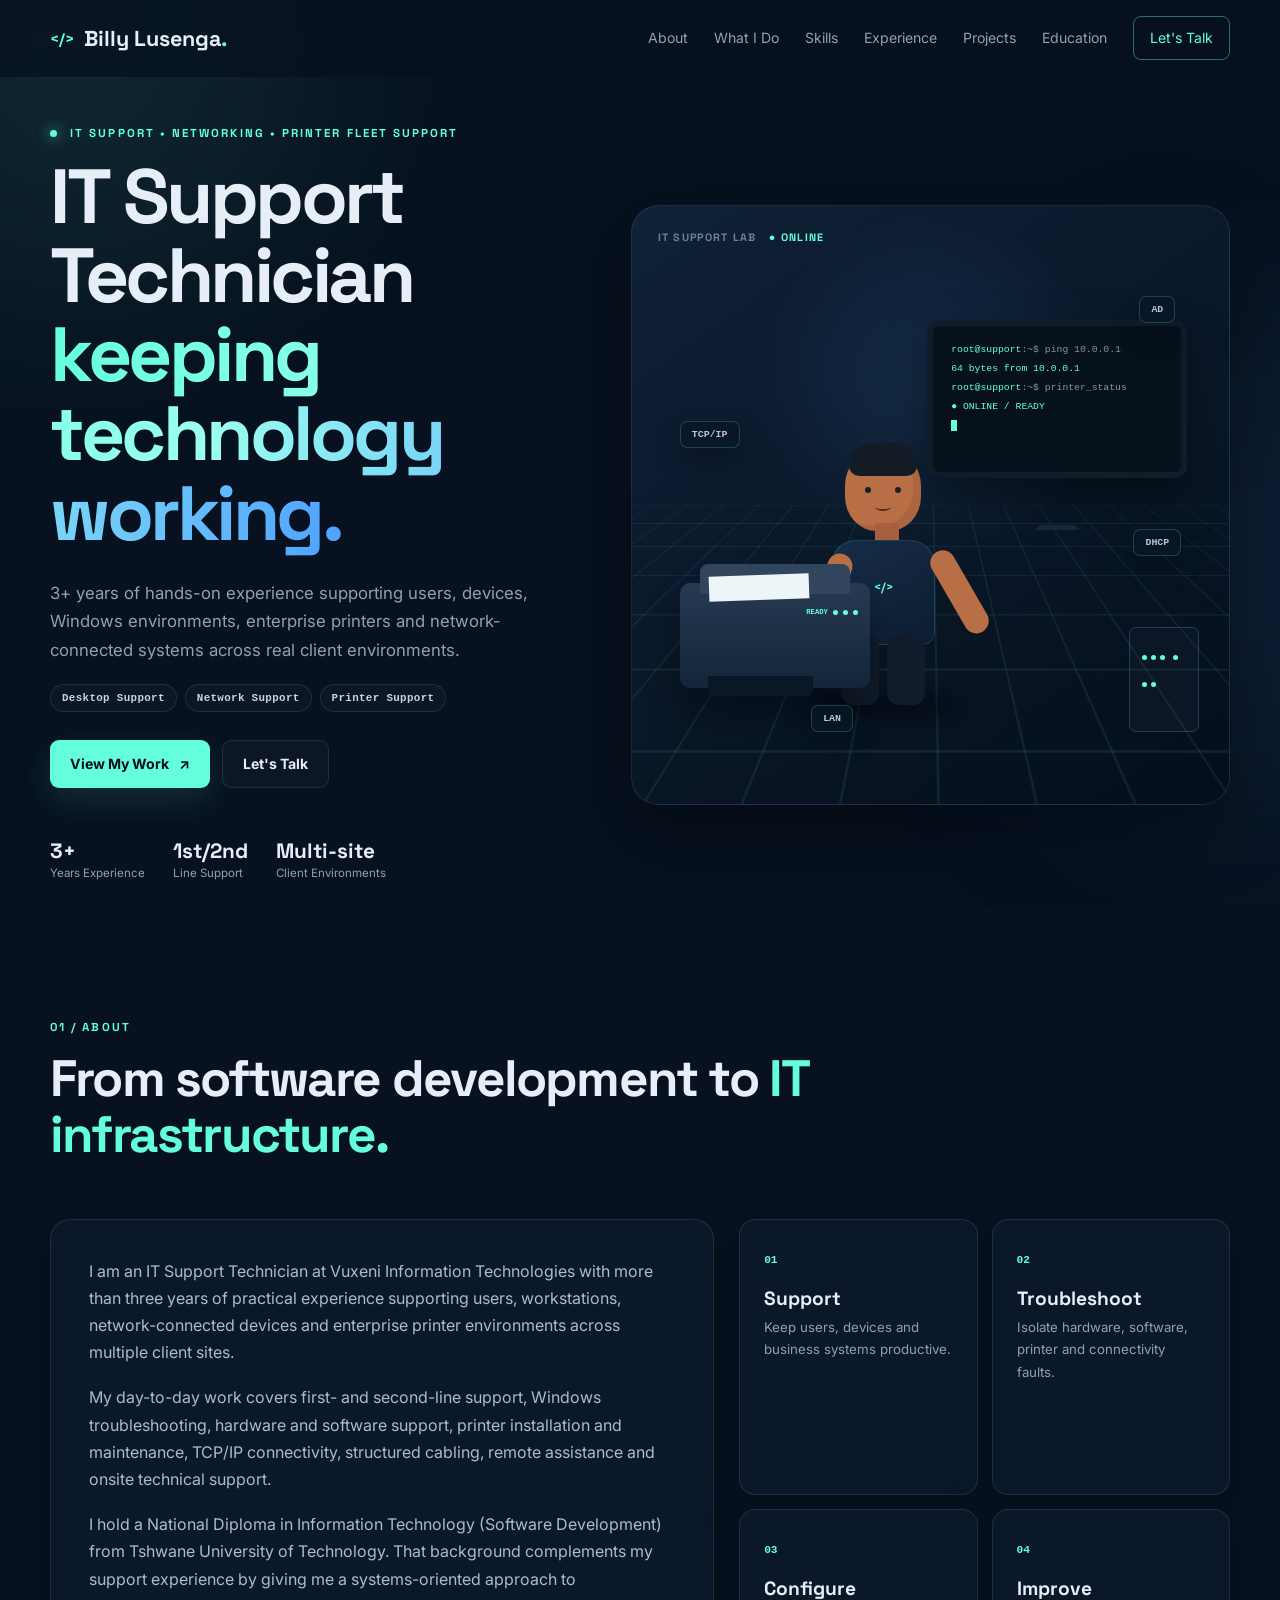
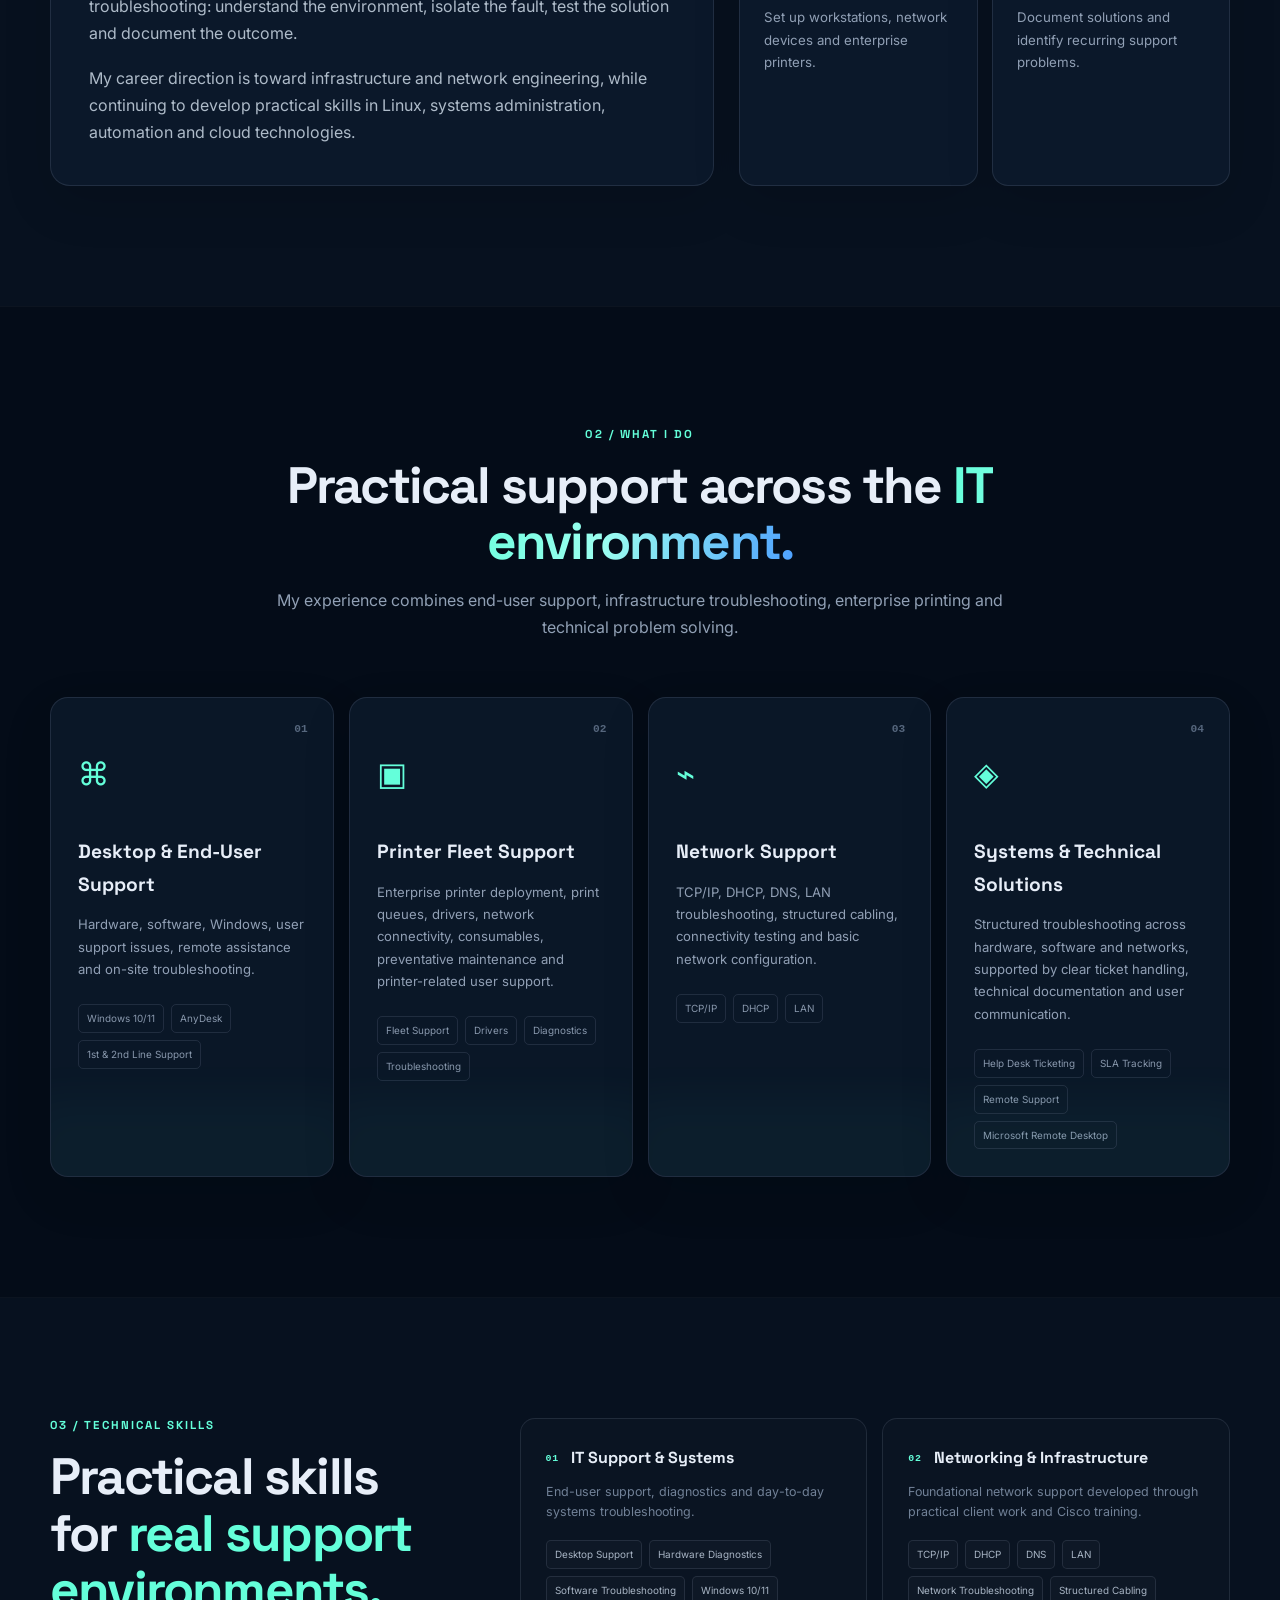
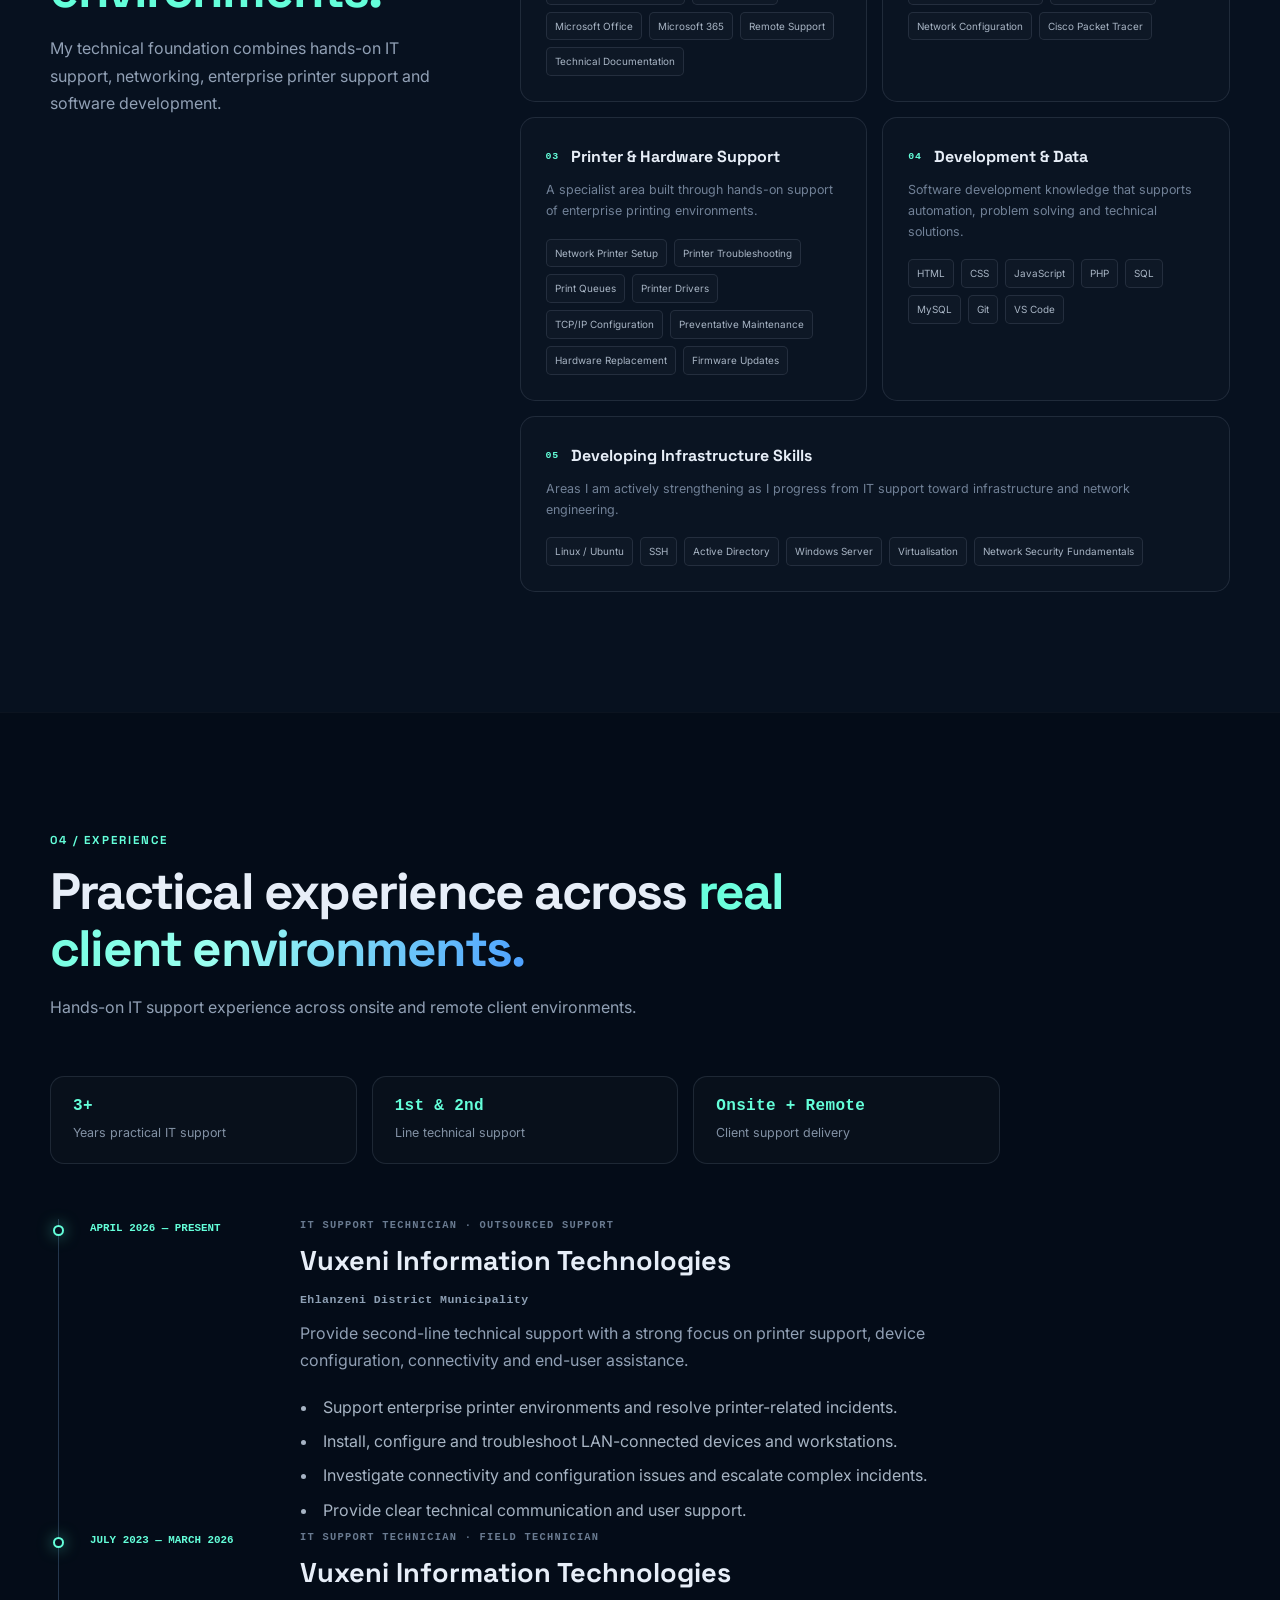
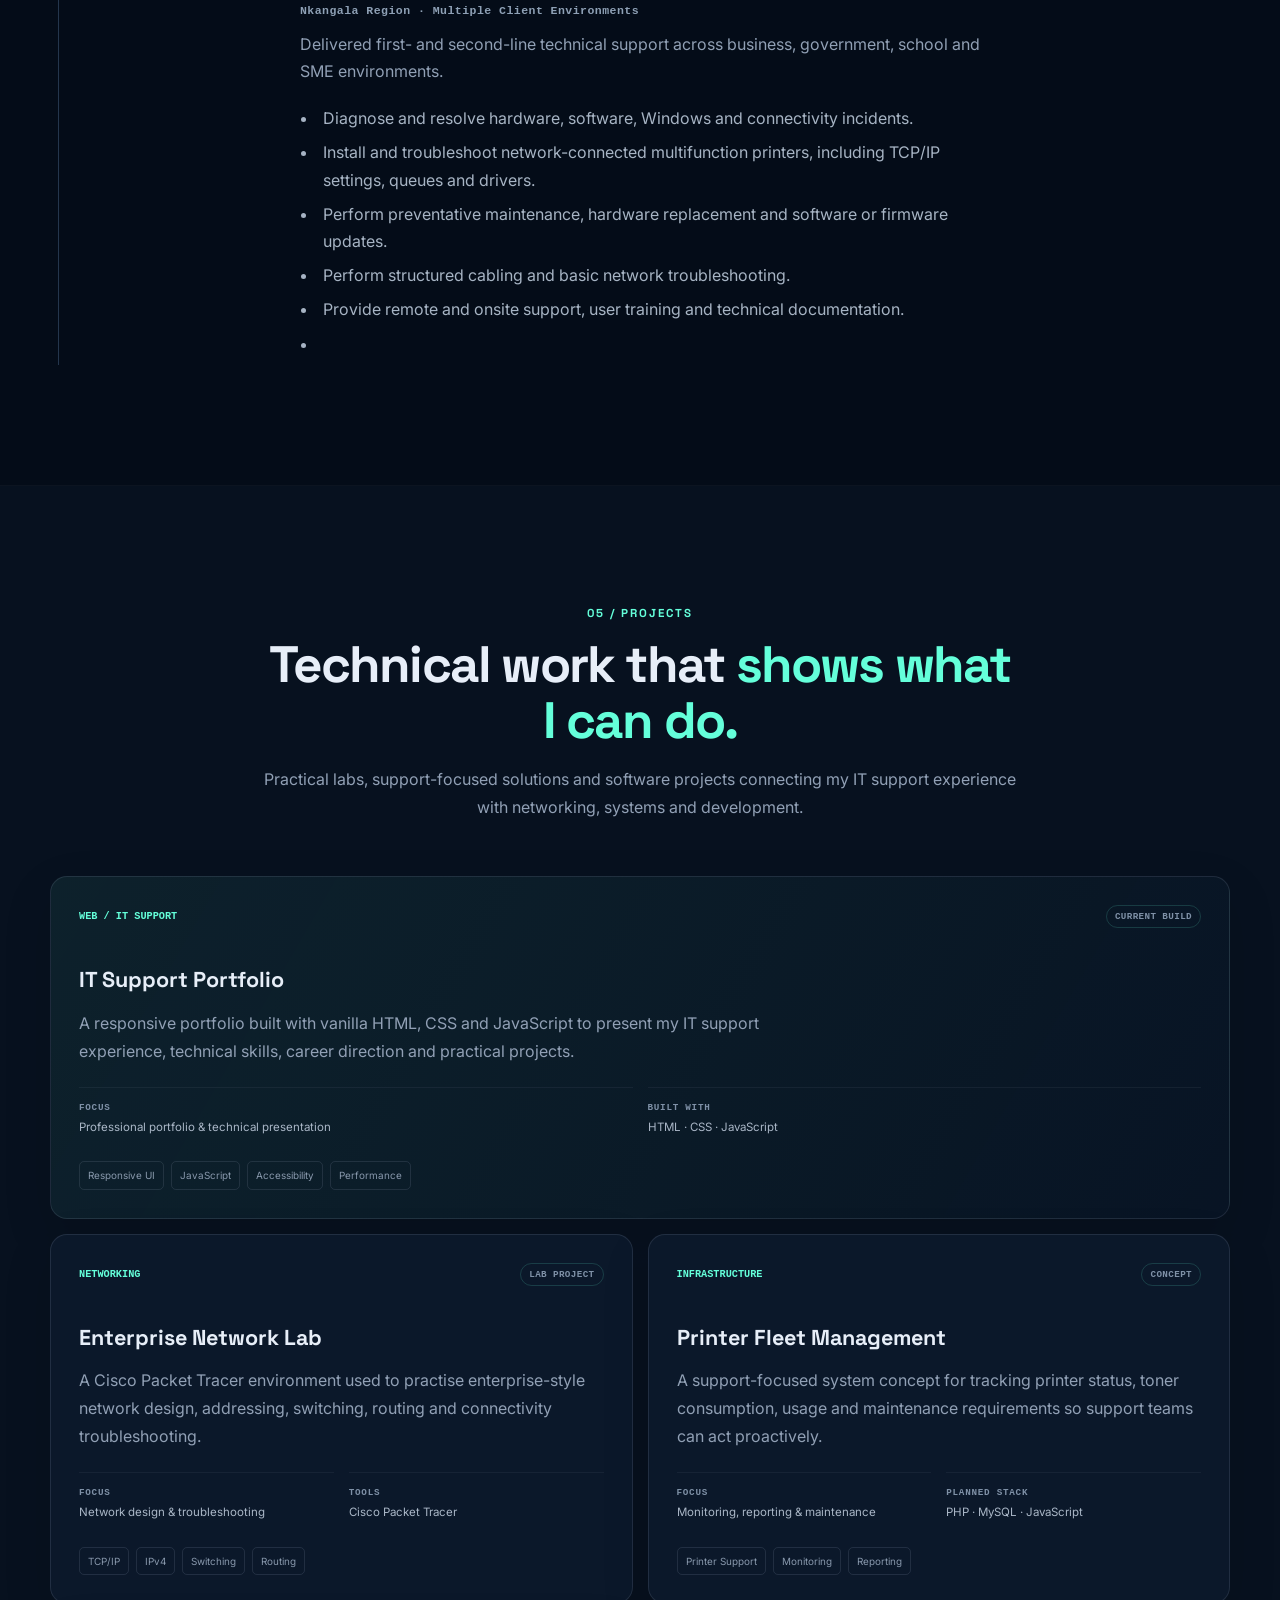
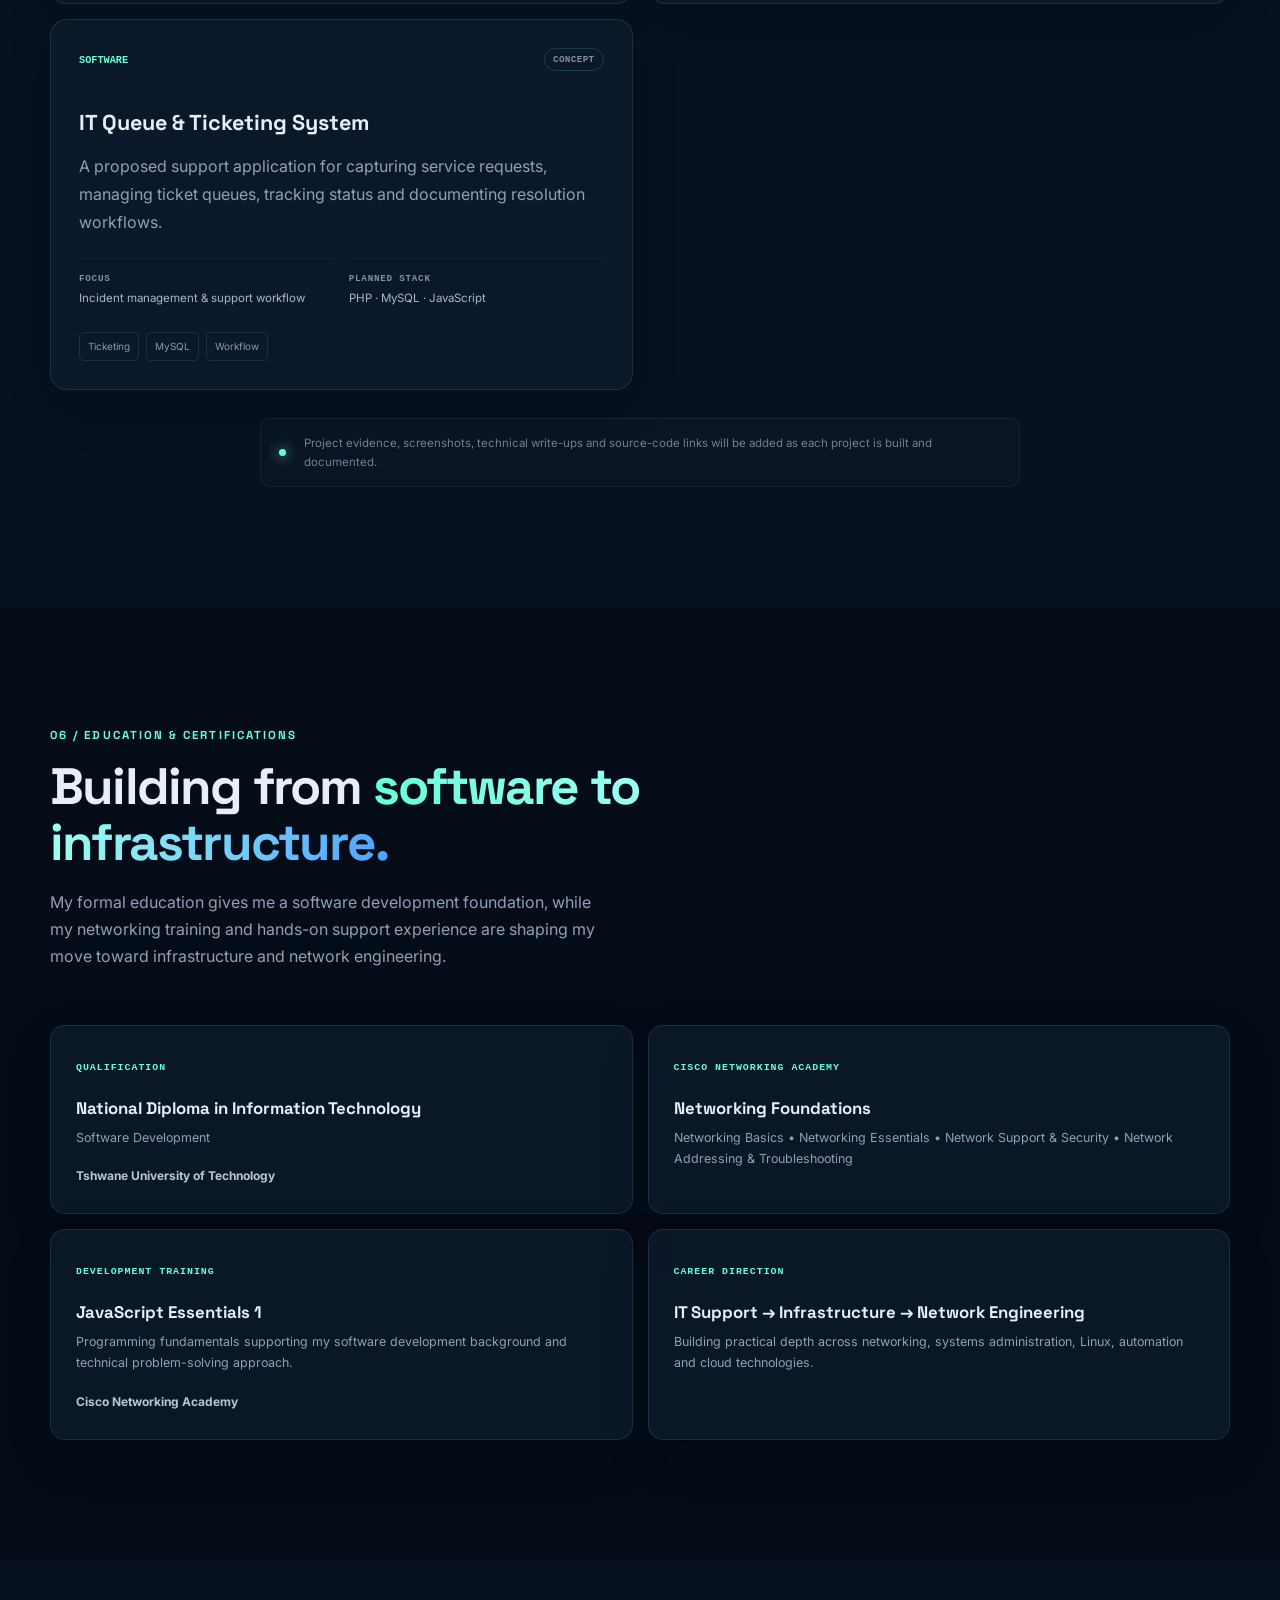
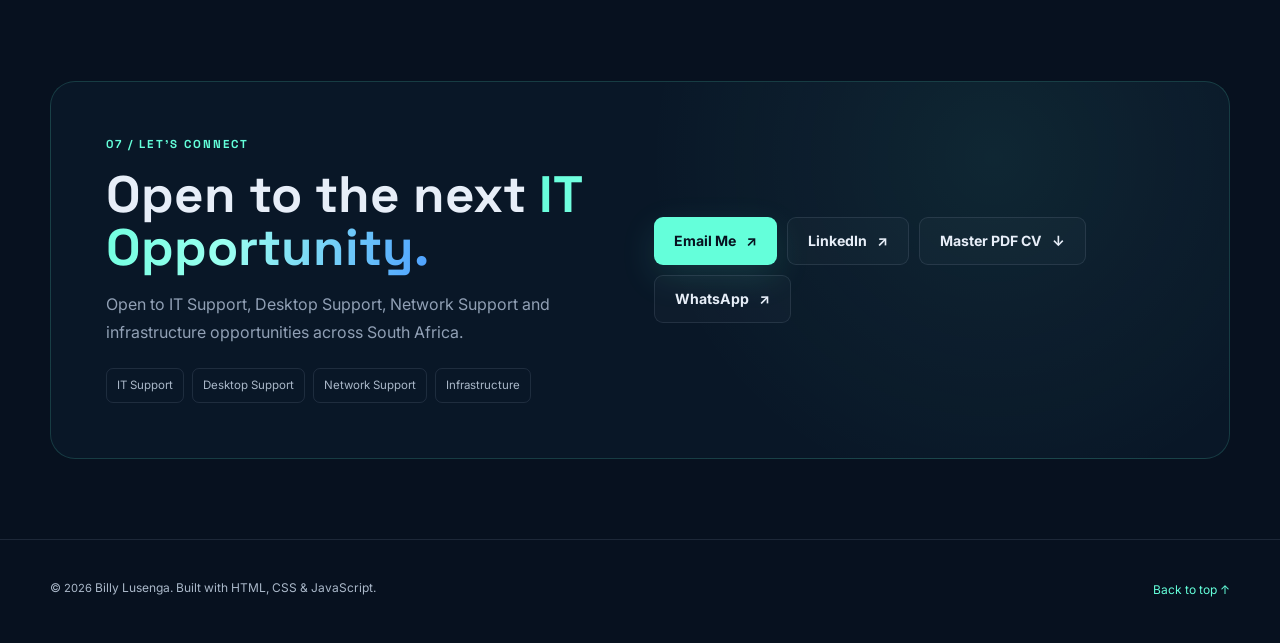
==== index.html @ c73f44b8 "Update index.html" ====
<!DOCTYPE html>
<html lang="en">
<head>
  <meta charset="UTF-8">
  <meta name="viewport" content="width=device-width, initial-scale=1.0">
  <meta name="description" content="Billy Lusenga — IT Support Technician portfolio specialising in desktop support, printer fleet support, networking and technical troubleshooting.">
  <meta name="theme-color" content="#07111f">
  <meta name="robots" content="index, follow">
  <meta property="og:title" content="Billy Lusenga | IT Support Technician">
  <meta property="og:description" content="IT Support Technician specialising in desktop support, printer fleet support, networking and technical troubleshooting.">
  <meta property="og:type" content="website">
  <title>Billy Lusenga | IT Support Technician</title>
  <script>document.documentElement.classList.add("js");</script>
  <link rel="preconnect" href="https://fonts.googleapis.com">
  <link rel="preconnect" href="https://fonts.gstatic.com" crossorigin>
  <link href="https://fonts.googleapis.com/css2?family=Inter:wght@400;500;600;700;800&family=Space+Grotesk:wght@500;600;700&display=swap" rel="stylesheet">
  <link rel="stylesheet" href="css/style.css">
</head>
<body>
  <div class="page-glow glow-one"></div>
  <div class="page-glow glow-two"></div>

  <header class="site-header" id="top">
    <nav class="nav container" aria-label="Main navigation">
      <a class="brand" href="#home" aria-label="Billy Lusenga home">
        <span class="brand-mark">&lt;/&gt;</span>
        <span>Billy Lusenga<span class="accent">.</span></span>
      </a>

      <button class="menu-toggle" id="menuToggle" type="button" aria-expanded="false" aria-controls="navLinks" aria-label="Open navigation">
        <span></span><span></span><span></span>
      </button>

      <div class="nav-links" id="navLinks">
        <a href="#about">About</a>
        <a href="#services">What I Do</a>
        <a href="#skills">Skills</a>
        <a href="#experience">Experience</a>
        <a href="#projects">Projects</a>
        <a href="#education">Education</a>
        <a href="#contact" class="nav-cta">Let's Talk</a>
      </div>
    </nav>
  </header>

  <main>
    <section class="hero container" id="home">
      <div class="hero-copy reveal">
        <p class="eyebrow"><span class="status-dot"></span> IT SUPPORT • NETWORKING • PRINTER FLEET SUPPORT</p>
        <h1>IT Support Technician <span class="gradient-text">keeping technology working.</span></h1>
        <p class="hero-text">
          3+ years of hands-on experience supporting users, devices, Windows environments,
          enterprise printers and network-connected systems across real client environments.
        </p>

        <div class="hero-tags" aria-label="Core areas">
          <span>Desktop Support</span>
          <span>Network Support</span>
          <span>Printer Support</span>
        </div>

        <div class="hero-actions">
          <a class="btn btn-primary" href="#projects">View My Work <span>↗</span></a>
          <a class="btn btn-secondary" href="#contact">Let's Talk</a>
        </div>

        <div class="hero-stats" aria-label="Professional highlights">
          <div><strong>3+</strong><span>Years Experience</span></div>
          <div><strong>1st/2nd</strong><span>Line Support</span></div>
          <div><strong>Multi-site</strong><span>Client Environments</span></div>
        </div>
      </div>

      <div class="hero-visual reveal" aria-label="Animated IT support workstation illustration">
        <div class="scene-grid"></div>
        <div class="scene-label label-top">IT SUPPORT LAB <span>● ONLINE</span></div>

        <div class="character">
          <div class="character-shadow"></div>
          <div class="head">
            <div class="hair"></div>
            <div class="face">
              <span class="eye eye-left"></span>
              <span class="eye eye-right"></span>
              <span class="smile"></span>
            </div>
          </div>
          <div class="neck"></div>
          <div class="body">
            <div class="shirt-logo">&lt;/&gt;</div>
            <div class="arm arm-left"></div>
            <div class="arm arm-right"></div>
          </div>
          <div class="leg leg-left"></div>
          <div class="leg leg-right"></div>
        </div>

        <div class="monitor">
          <div class="monitor-screen">
            <div class="terminal-line"><span>root@support</span>:~$ ping 10.0.0.1</div>
            <div class="terminal-line success">64 bytes from 10.0.0.1</div>
            <div class="terminal-line"><span>root@support</span>:~$ printer_status</div>
            <div class="terminal-line success">● ONLINE / READY</div>
            <div class="terminal-cursor"></div>
          </div>
          <div class="monitor-stand"></div>
        </div>

        <div class="printer">
          <div class="printer-top"></div>
          <div class="printer-panel"><span>READY</span><i></i><i></i><i></i></div>
          <div class="paper"></div>
          <div class="printer-tray"></div>
        </div>

        <div class="network-rack">
          <div class="rack-light"></div><div class="rack-light"></div><div class="rack-light"></div>
          <div class="rack-light"></div><div class="rack-light"></div><div class="rack-light"></div>
        </div>

        <div class="floating-chip chip-one">TCP/IP</div>
        <div class="floating-chip chip-two">DHCP</div>
        <div class="floating-chip chip-three">AD</div>
        <div class="floating-chip chip-four">LAN</div>
      </div>
    </section>

    <section class="section about container" id="about">
      <div class="section-heading reveal">
        <p class="eyebrow">01 / ABOUT</p>
        <h2>From software development to <span class="accent">IT infrastructure.</span></h2>
      </div>

      <div class="about-grid">
        <article class="about-card glass reveal">
          <p>
            I am an IT Support Technician at Vuxeni Information Technologies with more than three years
            of practical experience supporting users, workstations, network-connected devices and enterprise
            printer environments across multiple client sites.
          </p>
          <p>
            My day-to-day work covers first- and second-line support, Windows troubleshooting, hardware and
            software support, printer installation and maintenance, TCP/IP connectivity, structured cabling,
            remote assistance and onsite technical support.
          </p>
          <p>
            I hold a National Diploma in Information Technology (Software Development) from Tshwane University
            of Technology. That background complements my support experience by giving me a systems-oriented
            approach to troubleshooting: understand the environment, isolate the fault, test the solution and
            document the outcome.
          </p>
          <p>
            My career direction is toward infrastructure and network engineering, while continuing to develop
            practical skills in Linux, systems administration, automation and cloud technologies.
          </p>
        </article>

        <div class="about-metrics reveal">
          <div class="metric-card">
            <span class="metric-icon">01</span>
            <strong>Support</strong>
            <p>Keep users, devices and business systems productive.</p>
          </div>
          <div class="metric-card">
            <span class="metric-icon">02</span>
            <strong>Troubleshoot</strong>
            <p>Isolate hardware, software, printer and connectivity faults.</p>
          </div>
          <div class="metric-card">
            <span class="metric-icon">03</span>
            <strong>Configure</strong>
            <p>Set up workstations, network devices and enterprise printers.</p>
          </div>
          <div class="metric-card">
            <span class="metric-icon">04</span>
            <strong>Improve</strong>
            <p>Document solutions and identify recurring support problems.</p>
          </div>
        </div>
      </div>
    </section>

    <section class="section services section-dark" id="services">
      <div class="container">
        <div class="section-heading centered reveal">
          <p class="eyebrow">02 / WHAT I DO</p>
          <h2>Practical support across the <span class="gradient-text">IT environment.</span></h2>
          <p>My experience combines end-user support, infrastructure troubleshooting, enterprise printing and technical problem solving.</p>
        </div>

        <div class="service-grid">
          <article class="service-card reveal">
            <span class="service-number">01</span>
            <div class="service-icon">⌘</div>
            <h3>Desktop & End-User Support</h3>
            <p>Hardware, software, Windows, user support issues, remote assistance and on-site troubleshooting.</p>
            <div class="tag-row"><span>Windows 10/11</span><span>AnyDesk</span><span>1st & 2nd Line Support</span></div>
          </article>

          <article class="service-card reveal">
            <span class="service-number">02</span>
            <div class="service-icon">▣</div>
            <h3>Printer Fleet Support</h3>
            <p>Enterprise printer deployment, print queues, drivers, network connectivity, consumables, preventative maintenance and printer-related user support.</p>
            <div class="tag-row"><span>Fleet Support</span><span>Drivers</span><span>Diagnostics</span><span>Troubleshooting</span></div>
          </article>

          <article class="service-card reveal">
            <span class="service-number">03</span>
            <div class="service-icon">⌁</div>
            <h3>Network Support</h3>
            <p>TCP/IP, DHCP, DNS, LAN troubleshooting, structured cabling, connectivity testing and basic network configuration.</p>
            <div class="tag-row"><span>TCP/IP</span><span>DHCP</span><span>LAN</span></div>
          </article>

          <article class="service-card reveal">
            <span class="service-number">04</span>
            <div class="service-icon">◈</div>
            <h3>Systems & Technical Solutions</h3>
            <p>Structured troubleshooting across hardware, software and networks, supported by clear ticket handling, technical documentation and user communication.</p>
            <div class="tag-row"><span>Help Desk Ticketing</span><span>SLA Tracking</span><span>Remote Support</span><span>Microsoft Remote Desktop</span></div>
          </article>
        </div>
      </div>
    </section>

    <section class="section skills container" id="skills">
      <div class="skills-layout">
        <div class="section-heading reveal">
          <p class="eyebrow">03 / TECHNICAL SKILLS</p>
          <h2>Practical skills for <span class="accent">real support environments.</span></h2>
          <p>My technical foundation combines hands-on IT support, networking, enterprise printer support and software development.</p>
        </div>

        <div class="skill-groups reveal">
          <article class="skill-group">
            <div class="skill-group-header">
              <span class="skill-index">01</span>
              <h3>IT Support & Systems</h3>
            </div>
            <p class="skill-description">End-user support, diagnostics and day-to-day systems troubleshooting.</p>
            <div class="skill-list">
              <span>Desktop Support</span><span>Hardware Diagnostics</span><span>Software Troubleshooting</span>
              <span>Windows 10/11</span><span>Microsoft Office</span><span>Microsoft 365</span>
              <span>Remote Support</span><span>Technical Documentation</span>
            </div>
          </article>

          <article class="skill-group">
            <div class="skill-group-header">
              <span class="skill-index">02</span>
              <h3>Networking & Infrastructure</h3>
            </div>
            <p class="skill-description">Foundational network support developed through practical client work and Cisco training.</p>
            <div class="skill-list">
              <span>TCP/IP</span><span>DHCP</span><span>DNS</span><span>LAN</span>
              <span>Network Troubleshooting</span><span>Structured Cabling</span><span>Network Configuration</span><span>Cisco Packet Tracer</span>
            </div>
          </article>

          <article class="skill-group">
            <div class="skill-group-header">
              <span class="skill-index">03</span>
              <h3>Printer & Hardware Support</h3>
            </div>
            <p class="skill-description">A specialist area built through hands-on support of enterprise printing environments.</p>
            <div class="skill-list">
              <span>Network Printer Setup</span><span>Printer Troubleshooting</span><span>Print Queues</span>
              <span>Printer Drivers</span><span>TCP/IP Configuration</span><span>Preventative Maintenance</span>
              <span>Hardware Replacement</span><span>Firmware Updates</span>
            </div>
          </article>

          <article class="skill-group">
            <div class="skill-group-header">
              <span class="skill-index">04</span>
              <h3>Development & Data</h3>
            </div>
            <p class="skill-description">Software development knowledge that supports automation, problem solving and technical solutions.</p>
            <div class="skill-list">
              <span>HTML</span><span>CSS</span><span>JavaScript</span><span>PHP</span>
              <span>SQL</span><span>MySQL</span><span>Git</span><span>VS Code</span>
            </div>
          </article>

          <article class="skill-group skill-group-wide">
            <div class="skill-group-header">
              <span class="skill-index">05</span>
              <h3>Developing Infrastructure Skills</h3>
            </div>
            <p class="skill-description">Areas I am actively strengthening as I progress from IT support toward infrastructure and network engineering.</p>
            <div class="skill-list">
              <span>Linux / Ubuntu</span><span>SSH</span><span>Active Directory</span><span>Windows Server</span>
              <span>Virtualisation</span><span>Network Security Fundamentals</span>
            </div>
          </article>
        </div>
      </div>
    </section>

      <section class="section section-dark" id="experience">
        <div class="container">
          <div class="section-heading reveal">
            <p class="eyebrow">04 / EXPERIENCE</p>
            <h2>
              Practical experience across
              <span class="gradient-text">real client environments.</span>
            </h2>
            <p>
              Hands-on IT support experience across onsite and remote client
              environments.
            </p>
          </div>
          <div class="experience-summary reveal">
            <div class="experience-stat">
              <strong>3+</strong><span>Years practical IT support</span>
            </div>
            <div class="experience-stat">
              <strong>1st & 2nd</strong><span>Line technical support</span>
            </div>
            <div class="experience-stat">
              <strong>Onsite + Remote</strong
              ><span>Client support delivery</span>
            </div>
          </div>
          <div class="timeline">
            <article class="timeline-item reveal">
              <div class="timeline-marker"></div>
              <div class="timeline-date">APRIL 2026 — PRESENT</div>
              <div class="timeline-content">
                <p class="role-type">
                  IT SUPPORT TECHNICIAN · OUTSOURCED SUPPORT
                </p>
                <h3>Vuxeni Information Technologies</h3>
                <p class="timeline-client">Ehlanzeni District Municipality</p>
                <p>
                  Provide second-line technical support with a strong focus on
                  printer support, device configuration, connectivity and
                  end-user assistance.
                </p>
                <ul>
                  <li>
                    Support enterprise printer environments and resolve
                    printer-related incidents.
                  </li>
                  <li>
                    Install, configure and troubleshoot LAN-connected devices
                    and workstations.
                  </li>
                  <li>
                    Investigate connectivity and configuration issues and
                    escalate complex incidents.
                  </li>
                  <li>
                    Provide clear technical communication and user support.
                  </li>
                </ul>
              </div>
            </article>
            <article class="timeline-item reveal">
              <div class="timeline-marker"></div>
              <div class="timeline-date">JULY 2023 — MARCH 2026</div>
              <div class="timeline-content">
                <p class="role-type">
                  IT SUPPORT TECHNICIAN · FIELD TECHNICIAN
                </p>
                <h3>Vuxeni Information Technologies</h3>
                <p class="timeline-client">
                  Nkangala Region · Multiple Client Environments
                </p>
                <p>
                  Delivered first- and second-line technical support across
                  business, government, school and SME environments.
                </p>
                <ul>
                  <li>
                    Diagnose and resolve hardware, software, Windows and
                    connectivity incidents.
                  </li>
                  <li>
                    Install and troubleshoot network-connected multifunction
                    printers, including TCP/IP settings, queues and drivers.
                  </li>
                  <li>
                    Perform preventative maintenance, hardware replacement and
                    software or firmware updates.
                  </li>
                  <li>
                    Perform structured cabling and basic network
                    troubleshooting.
                  </li>
                  <li>
                    Provide remote and onsite support, user training and
                    technical documentation.
                  </li>
                  <li></li>
                </ul>
              </div>
            </article>
          </div>
        </div>
      </section>

    <section class="section projects container" id="projects">
      <div class="section-heading centered reveal">
        <p class="eyebrow">05 / PROJECTS</p>
        <h2>Technical work that <span class="accent">shows what I can do.</span></h2>
        <p>Practical labs, support-focused solutions and software projects connecting my IT support experience with networking, systems and development.</p>
      </div>

      <div class="project-grid">
        <article class="project-card featured reveal">
          <div class="project-top">
            <span class="project-type">WEB / IT SUPPORT</span>
            <span class="project-status">CURRENT BUILD</span>
          </div>
          <h3>IT Support Portfolio</h3>
          <p>A responsive portfolio built with vanilla HTML, CSS and JavaScript to present my IT support experience, technical skills, career direction and practical projects.</p>
          <div class="project-details">
            <div><strong>Focus</strong><span>Professional portfolio & technical presentation</span></div>
            <div><strong>Built with</strong><span>HTML · CSS · JavaScript</span></div>
          </div>
          <div class="project-stack"><span>Responsive UI</span><span>JavaScript</span><span>Accessibility</span><span>Performance</span></div>
        </article>

        <article class="project-card reveal">
          <div class="project-top">
            <span class="project-type">NETWORKING</span>
            <span class="project-status">LAB PROJECT</span>
          </div>
          <h3>Enterprise Network Lab</h3>
          <p>A Cisco Packet Tracer environment used to practise enterprise-style network design, addressing, switching, routing and connectivity troubleshooting.</p>
          <div class="project-details">
            <div><strong>Focus</strong><span>Network design & troubleshooting</span></div>
            <div><strong>Tools</strong><span>Cisco Packet Tracer</span></div>
          </div>
          <div class="project-stack"><span>TCP/IP</span><span>IPv4</span><span>Switching</span><span>Routing</span></div>
        </article>

        <article class="project-card reveal">
          <div class="project-top">
            <span class="project-type">INFRASTRUCTURE</span>
            <span class="project-status">CONCEPT</span>
          </div>
          <h3>Printer Fleet Management</h3>
          <p>A support-focused system concept for tracking printer status, toner consumption, usage and maintenance requirements so support teams can act proactively.</p>
          <div class="project-details">
            <div><strong>Focus</strong><span>Monitoring, reporting & maintenance</span></div>
            <div><strong>Planned stack</strong><span>PHP · MySQL · JavaScript</span></div>
          </div>
          <div class="project-stack"><span>Printer Support</span><span>Monitoring</span><span>Reporting</span></div>
        </article>

        <article class="project-card reveal">
          <div class="project-top">
            <span class="project-type">SOFTWARE</span>
            <span class="project-status">CONCEPT</span>
          </div>
          <h3>IT Queue & Ticketing System</h3>
          <p>A proposed support application for capturing service requests, managing ticket queues, tracking status and documenting resolution workflows.</p>
          <div class="project-details">
            <div><strong>Focus</strong><span>Incident management & support workflow</span></div>
            <div><strong>Planned stack</strong><span>PHP · MySQL · JavaScript</span></div>
          </div>
          <div class="project-stack"><span>Ticketing</span><span>MySQL</span><span>Workflow</span></div>
        </article>
      </div>

      <div class="projects-note reveal">
        <span class="status-dot"></span>
        <p>Project evidence, screenshots, technical write-ups and source-code links will be added as each project is built and documented.</p>
      </div>
    </section>

    <section class="section education section-dark" id="education">
      <div class="container">
        <div class="education-grid">
          <div class="section-heading reveal">
            <p class="eyebrow">06 / EDUCATION & CERTIFICATIONS</p>
            <h2>Building from <span class="gradient-text">software to infrastructure.</span></h2>
            <p>My formal education gives me a software development foundation, while my networking training and hands-on support experience are shaping my move toward infrastructure and network engineering.</p>
          </div>

          <div class="credentials reveal">
            <article class="credential-card">
              <span class="credential-label">QUALIFICATION</span>
              <h3>National Diploma in Information Technology</h3>
              <p>Software Development</p>
              <strong>Tshwane University of Technology</strong>
            </article>

            <article class="credential-card">
              <span class="credential-label">CISCO NETWORKING ACADEMY</span>
              <h3>Networking Foundations</h3>
              <p>Networking Basics • Networking Essentials • Network Support & Security • Network Addressing & Troubleshooting</p>
            </article>

            <article class="credential-card">
              <span class="credential-label">DEVELOPMENT TRAINING</span>
              <h3>JavaScript Essentials 1</h3>
              <p>Programming fundamentals supporting my software development background and technical problem-solving approach.</p>
              <strong>Cisco Networking Academy</strong>
            </article>

            <article class="credential-card">
              <span class="credential-label">CAREER DIRECTION</span>
              <h3>IT Support → Infrastructure → Network Engineering</h3>
              <p>Building practical depth across networking, systems administration, Linux, automation and cloud technologies.</p>
            </article>
          </div>
        </div>
      </div>
    </section>

    <section class="section contact container" id="contact">
      <div class="contact-card reveal">
        <div class="contact-copy">
          <p class="eyebrow">07 / LET'S CONNECT</p>
          <h2>Open to the next <span class="gradient-text">IT Opportunity.</span></h2>
          <p>Open to IT Support, Desktop Support, Network Support and infrastructure opportunities across South Africa.</p>
          <div class="contact-focus" aria-label="Target roles">
            <span>IT Support</span>
            <span>Desktop Support</span>
            <span>Network Support</span>
            <span>Infrastructure</span>
          </div>
        </div>

        <div class="contact-actions">
          <a class="btn btn-primary" href="mailto:billyoungl777.bl@gmail.com">Email Me <span>↗</span></a>
          <a class="btn btn-secondary" href="https://www.linkedin.com/in/billyounglusenga/" target="_blank" rel="noopener noreferrer">LinkedIn <span>↗</span></a>
          <a class="btn btn-secondary" href="Billy_Lusenga_Master_CV.pdf" download>Master PDF CV <span>↓</span></a>
          <a class="btn btn-secondary" href="https://wa.me/27665829335?text=Hello%20Billy%2C%20I%20came%20across%20your%20IT%20portfolio%20and%20would%20like%20to%20discuss%20an%20opportunity." target="_blank" rel="noopener noreferrer">WhatsApp <span>↗</span></a>
        </div>
      </div>
    </section>
  </main>

  <footer class="footer">
    <div class="container footer-inner">
      <p>© <span id="year"></span> Billy Lusenga. Built with HTML, CSS & JavaScript.</p>
      <a href="#top">Back to top ↑</a>
    </div>
  </footer>

  <script src="js/script.js"></script>
</body>
</html>
---- css/style.css ----
:root {
  --bg: #07111f;
  --bg-soft: #0b1728;
  --panel: rgba(14, 29, 48, .72);
  --text: #e7eef8;
  --muted: #91a0b5;
  --accent: #64ffda;
  --accent-2: #4ea1ff;
  --border: rgba(148, 163, 184, .16);
  --max: 1180px;
  --shadow: 0 25px 70px rgba(0, 0, 0, .35);
}

* { box-sizing: border-box; margin: 0; padding: 0; }

html { scroll-behavior: smooth; }

body {
  min-height: 100vh;
  overflow-x: hidden;
  background: var(--bg);
  color: var(--text);
  font-family: Inter, sans-serif;
  line-height: 1.7;
}

::selection { background: var(--accent); color: var(--bg); }

a { color: inherit; text-decoration: none; }

button, input, textarea { font: inherit; }

.container { width: min(calc(100% - 40px), var(--max)); margin-inline: auto; }

.page-glow {
  position: fixed;
  width: 500px;
  height: 500px;
  border-radius: 50%;
  filter: blur(120px);
  opacity: .09;
  pointer-events: none;
  z-index: -1;
}

.glow-one { top: -200px; left: -180px; background: var(--accent); }
.glow-two { right: -220px; top: 35%; background: var(--accent-2); }

.site-header {
  position: fixed;
  inset: 0 0 auto;
  z-index: 100;
  background: rgba(7, 17, 31, .78);
  border-bottom: 1px solid transparent;
  backdrop-filter: blur(16px);
  transition: .3s ease;
}

.site-header.scrolled { border-color: var(--border); }

.nav {
  height: 76px;
  display: flex;
  align-items: center;
  justify-content: space-between;
}

.brand {
  display: inline-flex;
  align-items: center;
  gap: 10px;
  font: 700 1.35rem "Space Grotesk", sans-serif;
}

.brand-mark { color: var(--accent); font-size: .95rem; }
.accent { color: var(--accent); }

.nav-links { display: flex; align-items: center; gap: 26px; }

.nav-links a {
  color: var(--muted);
  font-size: .88rem;
  transition: color .2s ease;
}

.nav-links a:hover { color: var(--accent); }

:focus-visible {
  outline: 2px solid var(--accent);
  outline-offset: 4px;
}

.menu-toggle:focus-visible { outline-offset: 6px; }

.nav-cta {
  padding: 9px 16px;
  border: 1px solid rgba(100, 255, 218, .4);
  border-radius: 8px;
  color: var(--accent) !important;
}

.menu-toggle {
  display: none;
  border: 0;
  background: transparent;
  cursor: pointer;
}

.menu-toggle span {
  display: block;
  width: 25px;
  height: 2px;
  margin: 5px;
  background: var(--text);
}

.hero {
  min-height: 100vh;
  padding-top: 110px;
  display: grid;
  grid-template-columns: .94fr 1.06fr;
  gap: 50px;
  align-items: center;
}

.eyebrow {
  margin-bottom: 17px;
  color: var(--accent);
  font: 700 .72rem "Space Grotesk", sans-serif;
  letter-spacing: .18em;
}

.status-dot {
  display: inline-block;
  width: 7px;
  height: 7px;
  margin-right: 8px;
  border-radius: 50%;
  background: var(--accent);
  box-shadow: 0 0 14px var(--accent);
}

.hero h1, h2, h3 { font-family: "Space Grotesk", sans-serif; }

.hero h1 {
  max-width: 720px;
  font-size: clamp(3rem, 6vw, 5.2rem);
  line-height: 1.03;
  letter-spacing: -.045em;
}

.gradient-text {
  background: linear-gradient(100deg, var(--accent), #9bfff0 45%, var(--accent-2));
  -webkit-background-clip: text;
  background-clip: text;
  color: transparent;
}

.hero-text {
  max-width: 640px;
  margin: 26px 0 20px;
  color: var(--muted);
  font-size: 1.05rem;
}

.hero-tags {
  display: flex;
  flex-wrap: wrap;
  gap: 8px;
  margin-bottom: 28px;
}

.hero-tags span {
  padding: 7px 11px;
  border: 1px solid var(--border);
  border-radius: 999px;
  background: rgba(255,255,255,.025);
  color: #c9d4df;
  font: 600 .68rem ui-monospace, monospace;
  letter-spacing: .03em;
}

.hero-actions { display: flex; gap: 12px; flex-wrap: wrap; }

.btn {
  display: inline-flex;
  align-items: center;
  justify-content: center;
  gap: 10px;
  min-height: 48px;
  padding: 0 20px;
  border-radius: 9px;
  font-weight: 700;
  font-size: .88rem;
  transition: transform .2s ease, box-shadow .2s ease, background .2s ease;
}

.btn:hover { transform: translateY(-2px); }

.btn-primary {
  color: var(--bg);
  background: var(--accent);
  box-shadow: 0 12px 35px rgba(100, 255, 218, .13);
}

.btn-secondary {
  border: 1px solid var(--border);
  background: rgba(255,255,255,.025);
}

.hero-stats {
  display: flex;
  gap: 28px;
  margin-top: 50px;
}

.hero-stats div { display: grid; }
.hero-stats strong { font: 700 1.3rem "Space Grotesk", sans-serif; }
.hero-stats span { color: var(--muted); font-size: .72rem; }

.hero-visual {
  position: relative;
  height: 600px;
  overflow: hidden;
  border: 1px solid var(--border);
  border-radius: 28px;
  background:
    radial-gradient(circle at 50% 30%, rgba(78,161,255,.13), transparent 34%),
    linear-gradient(145deg, rgba(17, 36, 59, .88), rgba(5, 14, 26, .95));
  box-shadow: var(--shadow);
  perspective: 1000px;
}

.scene-grid {
  position: absolute;
  inset: 50% -20% -35%;
  background-image:
    linear-gradient(rgba(100,255,218,.08) 1px, transparent 1px),
    linear-gradient(90deg, rgba(100,255,218,.08) 1px, transparent 1px);
  background-size: 35px 35px;
  transform: perspective(450px) rotateX(62deg);
  transform-origin: top;
}

.scene-label {
  position: absolute;
  top: 24px;
  left: 26px;
  color: #718197;
  font: 700 .67rem "Space Grotesk", sans-serif;
  letter-spacing: .12em;
}

.scene-label span { color: var(--accent); margin-left: 8px; }

.character {
  position: absolute;
  left: 42%;
  bottom: 95px;
  width: 120px;
  height: 260px;
  animation: float 4s ease-in-out infinite;
  transform: translateX(-50%);
  z-index: 4;
}

.character-shadow {
  position: absolute;
  width: 150px;
  height: 24px;
  bottom: -8px;
  left: -15px;
  border-radius: 50%;
  background: rgba(0,0,0,.4);
  filter: blur(8px);
}

.head {
  position: absolute;
  top: 0;
  left: 22px;
  width: 76px;
  height: 82px;
  border-radius: 45% 45% 42% 42%;
  background: #b96f45;
  box-shadow: inset -8px -6px 0 rgba(0,0,0,.08);
}

.hair {
  position: absolute;
  inset: -6px 4px auto;
  height: 33px;
  border-radius: 45px 45px 20px 20px;
  background: #151b25;
}

.face { position: absolute; inset: 31px 0 0; }
.eye { position: absolute; top: 7px; width: 6px; height: 6px; border-radius: 50%; background: #15202b; }
.eye-left { left: 20px; }
.eye-right { right: 20px; }

.smile {
  position: absolute;
  left: 30px;
  top: 23px;
  width: 16px;
  height: 8px;
  border-bottom: 2px solid #532e25;
  border-radius: 50%;
}

.neck {
  position: absolute;
  top: 74px;
  left: 52px;
  width: 24px;
  height: 26px;
  background: #a85f3d;
}

.body {
  position: absolute;
  top: 91px;
  left: 8px;
  width: 104px;
  height: 105px;
  border-radius: 25px 25px 13px 13px;
  background: linear-gradient(145deg, #162d47, #0d1d31);
  border: 1px solid rgba(100,255,218,.15);
}

.shirt-logo {
  position: absolute;
  top: 38px;
  left: 42px;
  color: var(--accent);
  font: 700 .75rem "Space Grotesk", sans-serif;
}

.arm {
  position: absolute;
  top: 11px;
  width: 25px;
  height: 92px;
  border-radius: 20px;
  background: #b96f45;
}

.arm-left { left: -15px; transform: rotate(18deg); }
.arm-right { right: -15px; transform: rotate(-30deg); transform-origin: top; animation: work 1.7s ease-in-out infinite; }

.leg {
  position: absolute;
  top: 186px;
  width: 38px;
  height: 70px;
  border-radius: 12px;
  background: #111d2c;
}

.leg-left { left: 18px; }
.leg-right { right: 18px; }

.monitor {
  position: absolute;
  right: 7%;
  top: 19%;
  width: 260px;
  z-index: 2;
}

.monitor-screen {
  height: 158px;
  padding: 18px;
  overflow: hidden;
  border: 6px solid #111c2b;
  border-radius: 12px;
  background: #06111c;
  box-shadow: 0 20px 45px rgba(0,0,0,.4);
  font: 500 .61rem ui-monospace, monospace;
}

.terminal-line { margin-bottom: 8px; color: #8494aa; }
.terminal-line span, .success { color: var(--accent); }

.terminal-cursor {
  display: inline-block;
  width: 6px;
  height: 11px;
  background: var(--accent);
  animation: blink 1s steps(2) infinite;
}

.monitor-stand {
  width: 45px;
  height: 52px;
  margin: auto;
  border-bottom: 5px solid #17263a;
  border-left: 5px solid transparent;
  border-right: 5px solid transparent;
}

.printer {
  position: absolute;
  left: 8%;
  bottom: 116px;
  width: 190px;
  height: 105px;
  border-radius: 10px;
  background: linear-gradient(#263a52, #14253a);
  box-shadow: 0 25px 35px rgba(0,0,0,.35);
  z-index: 5;
}

.printer-top {
  position: absolute;
  top: -19px;
  left: 20px;
  width: 150px;
  height: 30px;
  border-radius: 8px 8px 3px 3px;
  background: #31465d;
}

.printer-panel {
  position: absolute;
  right: 12px;
  top: 25px;
  display: flex;
  align-items: center;
  gap: 5px;
  font: 600 .45rem ui-monospace, monospace;
  color: var(--accent);
}

.printer-panel i {
  width: 5px;
  height: 5px;
  border-radius: 50%;
  background: var(--accent);
}

.paper {
  position: absolute;
  left: 29px;
  top: -8px;
  width: 100px;
  height: 25px;
  background: #eef5f8;
  transform: rotate(-2deg);
}

.printer-tray {
  position: absolute;
  left: 28px;
  bottom: -8px;
  width: 105px;
  height: 20px;
  border-radius: 0 0 6px 6px;
  background: #0b1727;
}

.network-rack {
  position: absolute;
  right: 5%;
  bottom: 72px;
  width: 70px;
  height: 105px;
  padding: 15px 10px;
  border-radius: 7px;
  border: 1px solid #263d58;
  background: #0b1726;
  z-index: 2;
}

.rack-light {
  display: inline-block;
  width: 5px;
  height: 5px;
  margin: 2px;
  border-radius: 50%;
  background: var(--accent);
  animation: blink 1.5s infinite;
}

.floating-chip {
  position: absolute;
  padding: 7px 11px;
  border: 1px solid rgba(100,255,218,.2);
  border-radius: 7px;
  background: rgba(9, 23, 39, .75);
  color: #b8c7d8;
  font: 600 .62rem ui-monospace, monospace;
  box-shadow: 0 12px 25px rgba(0,0,0,.25);
  backdrop-filter: blur(8px);
  z-index: 6;
}

.chip-one { top: 36%; left: 8%; animation: float 3s ease-in-out infinite; }
.chip-two { top: 54%; right: 8%; animation: float 3.6s ease-in-out infinite .3s; }
.chip-three { top: 15%; right: 9%; animation: float 3.3s ease-in-out infinite .7s; }
.chip-four { bottom: 12%; left: 30%; animation: float 4s ease-in-out infinite .5s; }

.section { padding-block: 120px; }
.section-dark { background: rgba(2, 10, 19, .55); border-block: 1px solid rgba(148,163,184,.05); }

.section-heading { max-width: 760px; margin-bottom: 55px; }
.section-heading.centered { margin-inline: auto; text-align: center; }
.section-heading h2 { font-size: clamp(2.2rem, 4vw, 3.6rem); line-height: 1.1; letter-spacing: -.035em; }
.section-heading > p:last-child { color: var(--muted); margin-top: 17px; }

.about-grid { display: grid; grid-template-columns: 1.15fr .85fr; gap: 25px; }

.glass, .metric-card, .service-card, .credential-card, .project-card {
  border: 1px solid var(--border);
  background: var(--panel);
  box-shadow: 0 18px 50px rgba(0,0,0,.12);
}

.about-card { padding: 38px; border-radius: 20px; }
.about-card p + p { margin-top: 18px; }
.about-card p { color: #aebbc9; }

.about-metrics { display: grid; grid-template-columns: 1fr 1fr; gap: 14px; }
.metric-card { padding: 24px; border-radius: 16px; }
.metric-icon { color: var(--accent); font: 700 .7rem ui-monospace, monospace; }
.metric-card strong { display: block; margin: 15px 0 5px; font: 700 1.2rem "Space Grotesk", sans-serif; }
.metric-card p { color: var(--muted); font-size: .83rem; }

.service-grid { display: grid; grid-template-columns: repeat(4, 1fr); gap: 15px; }
.service-card { position: relative; min-height: 330px; padding: 27px; border-radius: 18px; overflow: hidden; transition: transform .25s ease, border-color .25s ease; }
.service-card::after { content: ""; position: absolute; inset: auto -30px -70px; height: 150px; background: var(--accent); opacity: .03; filter: blur(25px); }
.service-card:hover { transform: translateY(-7px); border-color: rgba(100,255,218,.28); }
.service-number { position: absolute; top: 25px; right: 25px; color: #56677d; font: 700 .7rem ui-monospace, monospace; }
.service-icon { color: var(--accent); font-size: 2rem; margin: 22px 0 35px; }
.service-card h3 { font-size: 1.2rem; margin-bottom: 12px; }
.service-card p { color: var(--muted); font-size: .82rem; }
.tag-row, .project-stack, .skill-list { display: flex; flex-wrap: wrap; gap: 7px; }
.tag-row { margin-top: 24px; }
.tag-row span, .project-stack span, .skill-list span {
  padding: 5px 8px;
  border: 1px solid var(--border);
  border-radius: 5px;
  color: #8999ad;
  font-size: .62rem;
}

.skills-layout { display: grid; grid-template-columns: .72fr 1.28fr; gap: 70px; align-items: start; }
.skill-groups { display: grid; grid-template-columns: 1fr 1fr; gap: 15px; }
.skill-group { padding: 25px; border: 1px solid var(--border); border-radius: 15px; background: rgba(255,255,255,.015); transition: transform .25s ease, border-color .25s ease, background .25s ease; }
.skill-group:hover { transform: translateY(-4px); border-color: rgba(100,255,218,.22); background: rgba(255,255,255,.025); }
.skill-group-wide { grid-column: span 2; }
.skill-group-header { display: flex; align-items: center; gap: 12px; margin-bottom: 10px; }
.skill-index { color: var(--accent); font: 700 .62rem ui-monospace, monospace; letter-spacing: .08em; }
.skill-group h3 { margin: 0; font-size: 1rem; }
.skill-description { color: #718197; font-size: .78rem; line-height: 1.65; margin-bottom: 17px; }
.skill-list { display: flex; flex-wrap: wrap; gap: 7px; }
.skill-list span { color: #a8b5c5; background: rgba(255,255,255,.018); }

.timeline { position: relative; max-width: 950px; padding-left: 40px; }
.timeline::before { content: ""; position: absolute; left: 8px; top: 0; bottom: 0; width: 1px; background: #24364d; }
.timeline-item { position: relative; display: grid; grid-template-columns: 180px 1fr; gap: 30px; }
.timeline-marker { position: absolute; left: -37px; top: 6px; width: 11px; height: 11px; border: 2px solid var(--accent); border-radius: 50%; background: var(--bg); box-shadow: 0 0 15px rgba(100,255,218,.5); }
.timeline-date { color: var(--accent); font: 600 .68rem ui-monospace, monospace; padding-top: 3px; }
.role-type { color: #697a90; font: 700 .65rem ui-monospace, monospace; letter-spacing: .12em; }
.timeline-content h3 { margin: 7px 0 13px; font-size: 1.7rem; }
.timeline-content > p:not(.role-type) { color: var(--muted); max-width: 760px; }
.timeline-content ul { margin: 20px 0 0 18px; color: #a7b4c4; }
.timeline-content li { margin: 7px 0; padding-left: 5px; }

.project-grid { display: grid; grid-template-columns: 1fr 1fr; gap: 15px; }
.project-card { min-height: 250px; padding: 28px; border-radius: 17px; transition: transform .25s ease, border-color .25s ease; }
.project-card:hover { transform: translateY(-6px); border-color: rgba(100,255,218,.25); }
.project-card.featured { grid-column: span 2; background: linear-gradient(120deg, rgba(100,255,218,.07), rgba(78,161,255,.025)); }
.project-top { display: flex; justify-content: space-between; align-items: center; gap: 15px; color: var(--accent); font: 600 .64rem ui-monospace, monospace; }
.project-type { color: var(--accent); }
.project-status { padding: 5px 8px; border: 1px solid rgba(100,255,218,.16); border-radius: 999px; color: #7f91a7; font-size: .58rem; letter-spacing: .04em; }
.project-card h3 { margin: 34px 0 10px; font-size: 1.35rem; }
.project-card p { color: var(--muted); max-width: 760px; line-height: 1.75; }
.project-details { display: grid; grid-template-columns: 1fr 1fr; gap: 15px; margin-top: 22px; }
.project-details div { display: flex; flex-direction: column; gap: 6px; padding-top: 14px; border-top: 1px solid rgba(148,163,184,.08); }
.project-details strong { color: #7f91a7; font: 700 .58rem ui-monospace, monospace; letter-spacing: .08em; text-transform: uppercase; }
.project-details span { color: #aab7c7; font-size: .72rem; line-height: 1.5; }
.project-stack { margin-top: 25px; }
.projects-note { display: flex; align-items: center; gap: 10px; max-width: 760px; margin: 28px auto 0; padding: 15px 18px; border: 1px solid rgba(100,255,218,.08); border-radius: 10px; background: rgba(255,255,255,.015); }
.projects-note .status-dot { flex: 0 0 auto; }
.projects-note p { color: #718197; font-size: .72rem; line-height: 1.6; }

    <section class="section projects container" id="projects">
      <div class="section-heading centered reveal">
        <p class="eyebrow">05 / PROJECTS</p>
        <h2>Technical work that <span class="accent">shows what I can do.</span></h2>
        <p>Practical labs, support-focused solutions and software projects connecting my IT support experience with networking, systems and development.</p>
      </div>

      <div class="project-grid">
        <article class="project-card featured reveal">
          <div class="project-top">
            <span class="project-type">WEB / IT SUPPORT</span>
            <span class="project-status">CURRENT BUILD</span>
          </div>
          <h3>IT Support Portfolio</h3>
          <p>A responsive portfolio built with vanilla HTML, CSS and JavaScript to present my IT support experience, technical skills, career direction and practical projects.</p>
          <div class="project-details">
            <div><strong>Focus</strong><span>Professional portfolio & technical presentation</span></div>
            <div><strong>Built with</strong><span>HTML · CSS · JavaScript</span></div>
          </div>
          <div class="project-stack"><span>Responsive UI</span><span>JavaScript</span><span>Accessibility</span><span>Performance</span></div>
        </article>

        <article class="project-card reveal">
          <div class="project-top">
            <span class="project-type">NETWORKING</span>
            <span class="project-status">LAB PROJECT</span>
          </div>
          <h3>Enterprise Network Lab</h3>
          <p>A Cisco Packet Tracer environment used to practise enterprise-style network design, addressing, switching, routing and connectivity troubleshooting.</p>
          <div class="project-details">
            <div><strong>Focus</strong><span>Network design & troubleshooting</span></div>
            <div><strong>Tools</strong><span>Cisco Packet Tracer</span></div>
          </div>
          <div class="project-stack"><span>TCP/IP</span><span>IPv4</span><span>Switching</span><span>Routing</span></div>
        </article>

        <article class="project-card reveal">
          <div class="project-top">
            <span class="project-type">INFRASTRUCTURE</span>
            <span class="project-status">CONCEPT</span>
          </div>
          <h3>Printer Fleet Management</h3>
          <p>A support-focused system concept for tracking printer status, toner consumption, usage and maintenance requirements so support teams can act proactively.</p>
          <div class="project-details">
            <div><strong>Focus</strong><span>Monitoring, reporting & maintenance</span></div>
            <div><strong>Planned stack</strong><span>PHP · MySQL · JavaScript</span></div>
          </div>
          <div class="project-stack"><span>Printer Support</span><span>Monitoring</span><span>Reporting</span></div>
        </article>

        <article class="project-card reveal">
          <div class="project-top">
            <span class="project-type">SOFTWARE</span>
            <span class="project-status">CONCEPT</span>
          </div>
          <h3>IT Queue & Ticketing System</h3>
          <p>A proposed support application for capturing service requests, managing ticket queues, tracking status and documenting resolution workflows.</p>
          <div class="project-details">
            <div><strong>Focus</strong><span>Incident management & support workflow</span></div>
            <div><strong>Planned stack</strong><span>PHP · MySQL · JavaScript</span></div>
          </div>
          <div class="project-stack"><span>Ticketing</span><span>MySQL</span><span>Workflow</span></div>
        </article>
      </div>

      <div class="projects-note reveal">
        <span class="status-dot"></span>
        <p>Project evidence, screenshots, technical write-ups and source-code links will be added as each project is built and documented.</p>
      </div>
    </section>


.education-grid { display: grid; grid-template-columns: .8fr 1.2fr; gap: 80px; }
.education .section-heading > p:last-child { max-width: 560px; }
.credential-card { transition: transform .25s ease, border-color .25s ease; }
.credential-card:hover { transform: translateY(-5px); border-color: rgba(100,255,218,.22); }
.credentials { display: grid; grid-template-columns: 1fr 1fr; gap: 15px; }
.credential-card { padding: 25px; border-radius: 15px; }
.credential-label { color: var(--accent); font: 700 .62rem ui-monospace, monospace; letter-spacing: .1em; }
.credential-card h3 { margin: 15px 0 5px; font-size: 1.05rem; }
.credential-card p { color: var(--muted); font-size: .78rem; margin-bottom: 13px; }
.credential-card strong { color: #b8c5d4; font-size: .75rem; }

.contact { padding-bottom: 80px; }
.contact-card {
  display: flex;
  align-items: center;
  justify-content: space-between;
  gap: 40px;
  padding: 55px;
  border: 1px solid rgba(100,255,218,.16);
  border-radius: 25px;
  background: radial-gradient(circle at 80% 20%, rgba(100,255,218,.07), transparent 35%), rgba(11, 26, 43, .7);
}
.contact-copy { max-width: 760px; }
.contact-card h2 { font-size: clamp(2.3rem, 4vw, 4rem); line-height: 1.04; }
.contact-card p:not(.eyebrow) { color: var(--muted); margin-top: 17px; }
.contact-focus { display: flex; flex-wrap: wrap; gap: 8px; margin-top: 22px; }
.contact-focus span {
  padding: 7px 10px;
  border: 1px solid var(--border);
  border-radius: 7px;
  color: #aab8c9;
  font-size: .72rem;
}
.contact-actions { display: flex; gap: 10px; flex-wrap: wrap; flex-shrink: 0; max-width: 520px; }

.footer { border-top: 1px solid var(--border); }
.footer-inner { min-height: 100px; display: flex; align-items: center; justify-content: space-between; gap: 25px; color: #66778c; font-size: .75rem; }
.footer-inner p { color: #aab8c9; margin-bottom: 4px; }
.footer-inner span { font-size: .7rem; }
.footer-links { display: flex; align-items: center; gap: 18px; flex-wrap: wrap; }
.footer a { color: var(--accent); }

.reveal { opacity: 1; transform: none; transition: opacity .7s ease, transform .7s ease; }
.js .reveal { opacity: 0; transform: translateY(25px); }
.reveal.visible { opacity: 1; transform: none; }

@keyframes float { 0%, 100% { transform: translate(-50%, 0); } 50% { transform: translate(-50%, -10px); } }
@keyframes work { 0%, 100% { transform: rotate(-30deg); } 50% { transform: rotate(-45deg); } }
@keyframes blink { 50% { opacity: .2; } }

@media (max-width: 1050px) {
  .service-grid { grid-template-columns: 1fr 1fr; }
  .hero { grid-template-columns: 1fr; padding-top: 130px; }
  .hero-copy { max-width: 800px; }
  .hero-visual { max-width: 800px; width: 100%; }
  .skills-layout, .education-grid { grid-template-columns: 1fr; gap: 35px; }
}

@media (max-width: 760px) {
  .container { width: min(calc(100% - 28px), var(--max)); }
  .menu-toggle { display: block; }
  .nav-links {
    position: absolute;
    top: 76px;
    left: 14px;
    right: 14px;
    display: none;
    flex-direction: column;
    align-items: stretch;
    gap: 0;
    padding: 10px;
    border: 1px solid var(--border);
    border-radius: 12px;
    background: rgba(7,17,31,.97);
  }
  .nav-links.open { display: flex; }
  .nav-links a { padding: 13px; }
  .nav-cta { text-align: center; }
  .hero { padding-top: 110px; }
  .hero h1 { font-size: clamp(2.7rem, 13vw, 4rem); }
  .hero-text { font-size: 1rem; }
  .hero-tags { margin-bottom: 24px; }
  .hero-stats { gap: 16px; }
  .contact-card { padding: 32px 24px; align-items: flex-start; flex-direction: column; }
  .contact-actions { width: 100%; }
  .contact-actions .btn { flex: 1; text-align: center; }
  .footer-inner { padding: 22px 0; align-items: flex-start; flex-direction: column; }
  .footer-links { gap: 14px; }
  .hero-visual { height: 470px; }
  .monitor { right: 4%; width: 200px; top: 17%; }
  .monitor-screen { height: 125px; padding: 12px; font-size: .48rem; }
  .printer { left: 3%; bottom: 80px; transform: scale(.82); transform-origin: bottom left; }
  .network-rack { right: 3%; bottom: 40px; transform: scale(.75); }
  .character { bottom: 65px; transform: translateX(-50%) scale(.85); }
  .floating-chip { font-size: .55rem; }
  .about-grid, .service-grid, .project-grid, .credentials, .skill-groups { grid-template-columns: 1fr; }
  .skill-group-wide { grid-column: auto; }
  .project-card.featured { grid-column: auto; }
  .project-details { grid-template-columns: 1fr; }
  .project-top { align-items: flex-start; flex-direction: column; }
  .timeline-item { grid-template-columns: 1fr; gap: 10px; }
  .timeline { padding-left: 28px; }
  .timeline-marker { left: -25px; }
  .contact-card { padding: 35px 25px; flex-direction: column; align-items: flex-start; }
  .footer-inner { padding-block: 20px; flex-direction: column; align-items: flex-start; }
}

@media (prefers-reduced-motion: reduce) {
  html { scroll-behavior: auto; }
  *, *::before, *::after { animation-duration: .01ms !important; animation-iteration-count: 1 !important; transition-duration: .01ms !important; }
  .reveal, .js .reveal { opacity: 1; transform: none; }
}

.experience-summary {
  display: grid;
  grid-template-columns: repeat(3, 1fr);
  gap: 15px;
  max-width: 950px;
  margin-bottom: 55px;
}

.experience-stat {
  padding: 20px 22px;
  border: 1px solid var(--border);
  border-radius: 14px;
  background: rgba(255,255,255,.018);
}

.experience-stat strong {
  display: block;
  color: var(--accent);
  font: 700 1rem ui-monospace, monospace;
  letter-spacing: .02em;
}

.experience-stat span {
  display: block;
  margin-top: 7px;
  color: #8392a5;
  font-size: .78rem;
}

.timeline-client {
  margin: -5px 0 14px;
  color: #8ea0b5 !important;
  font: 600 .72rem ui-monospace, monospace;
  letter-spacing: .04em;
}

@media (max-width: 760px) {
  .experience-summary { grid-template-columns: 1fr; margin-bottom: 40px; }
  .timeline { padding-left: 28px; }
  .timeline-item { grid-template-columns: 1fr; gap: 8px; margin-bottom: 45px; }
  .timeline-marker { left: -25px; }
  .timeline-date { padding-top: 0; }
  .timeline-content h3 { font-size: 1.45rem; }
}
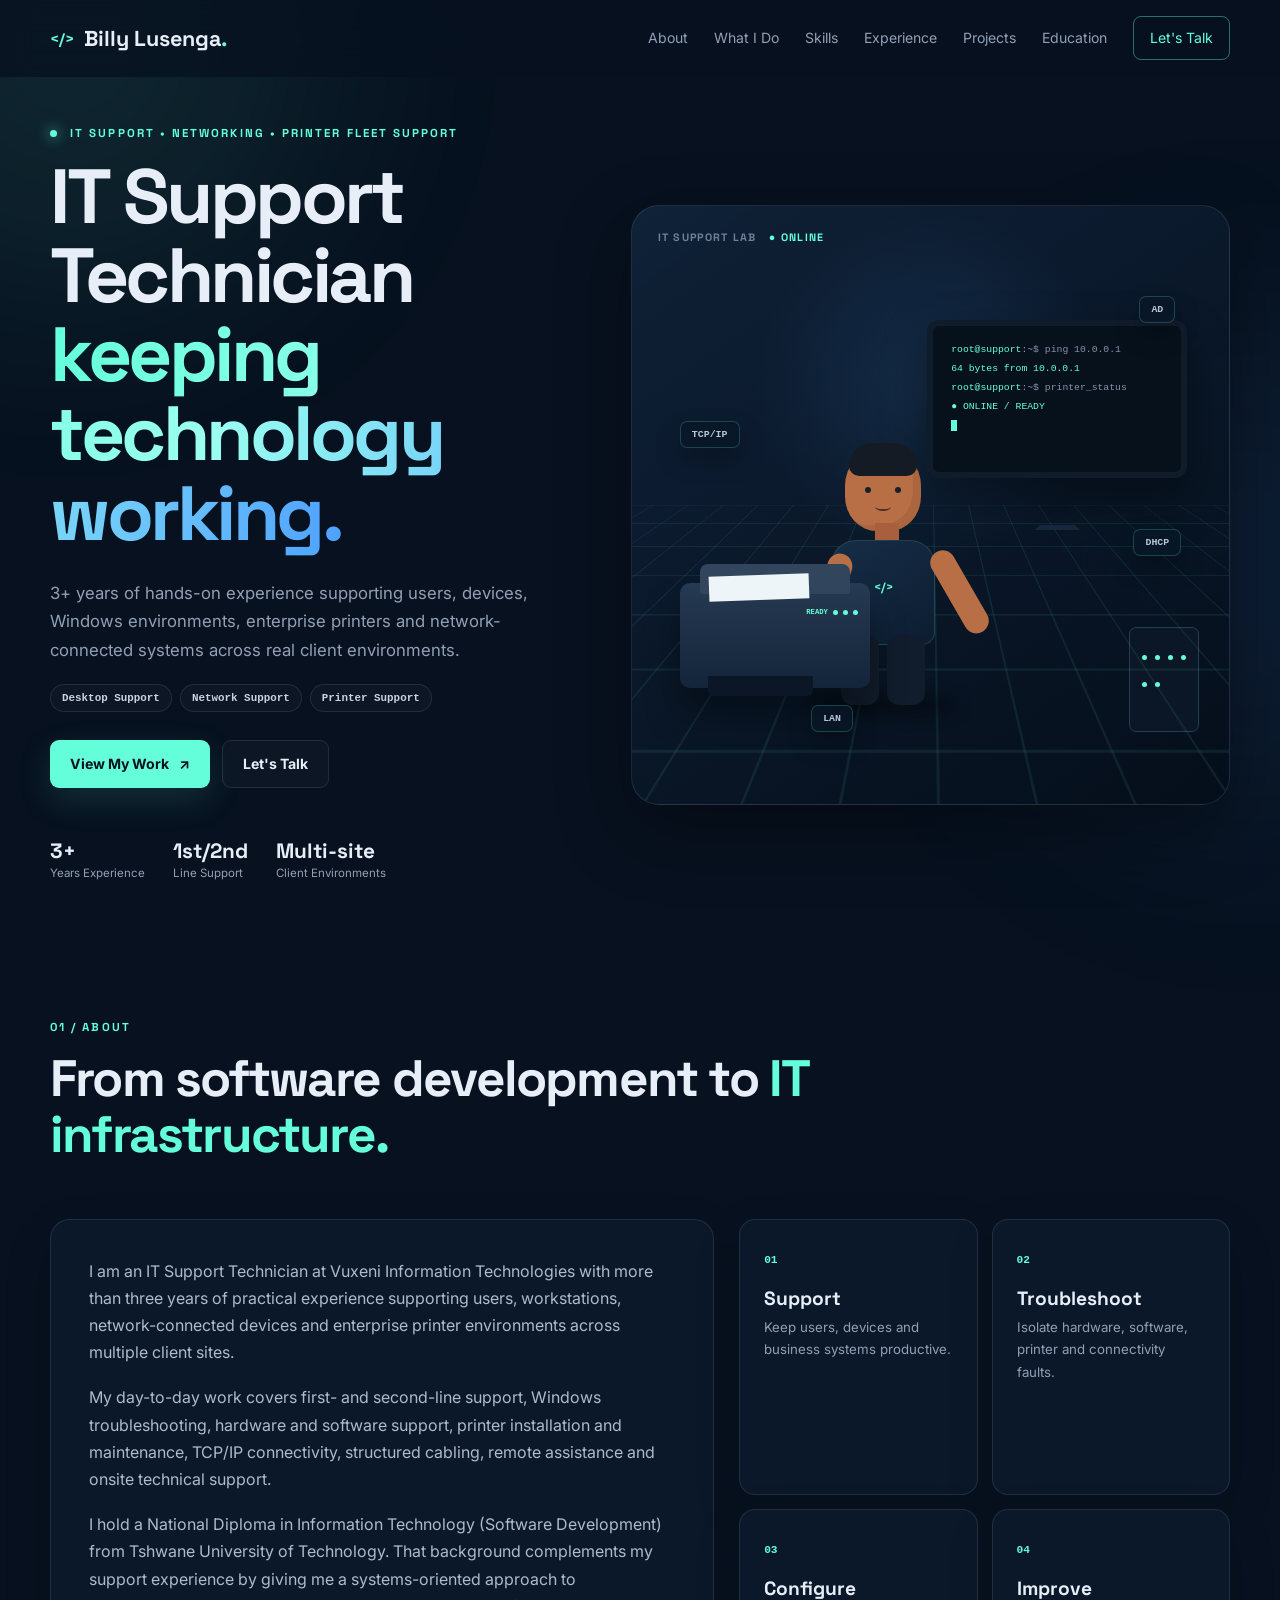
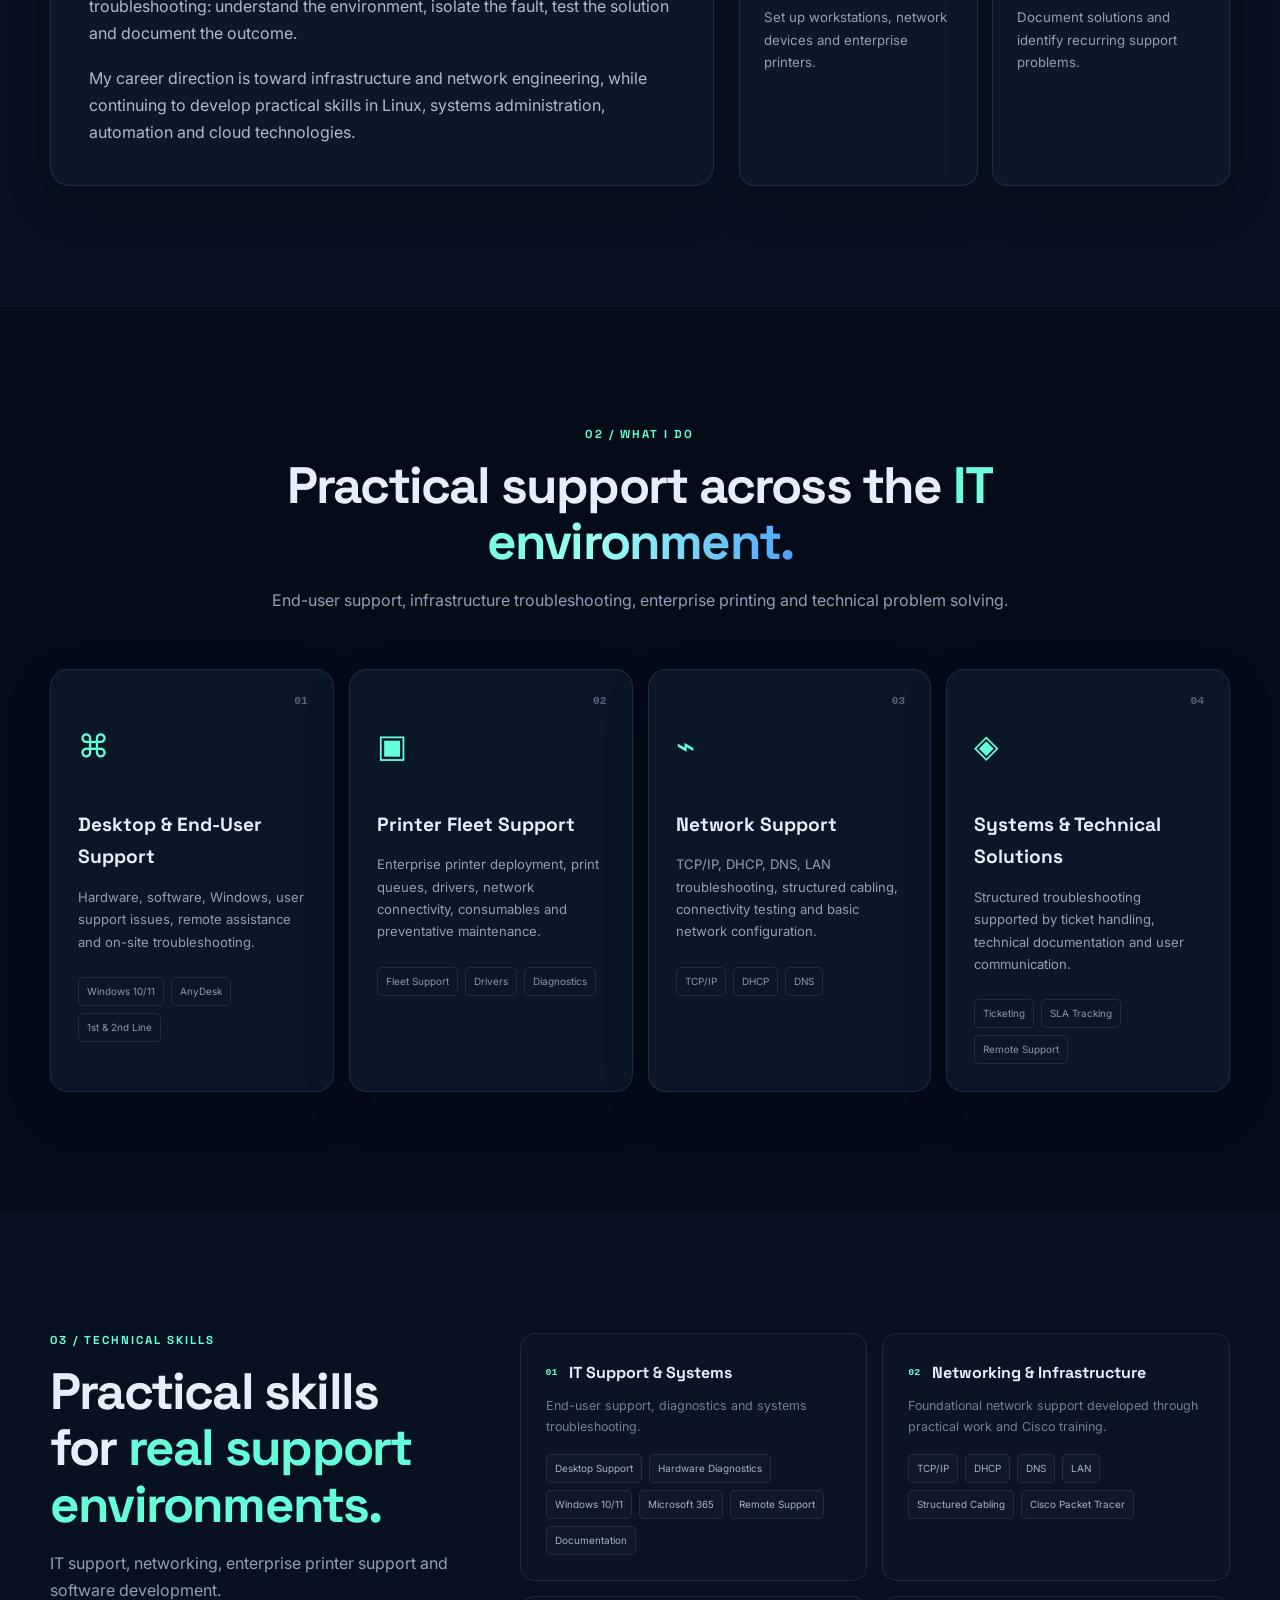
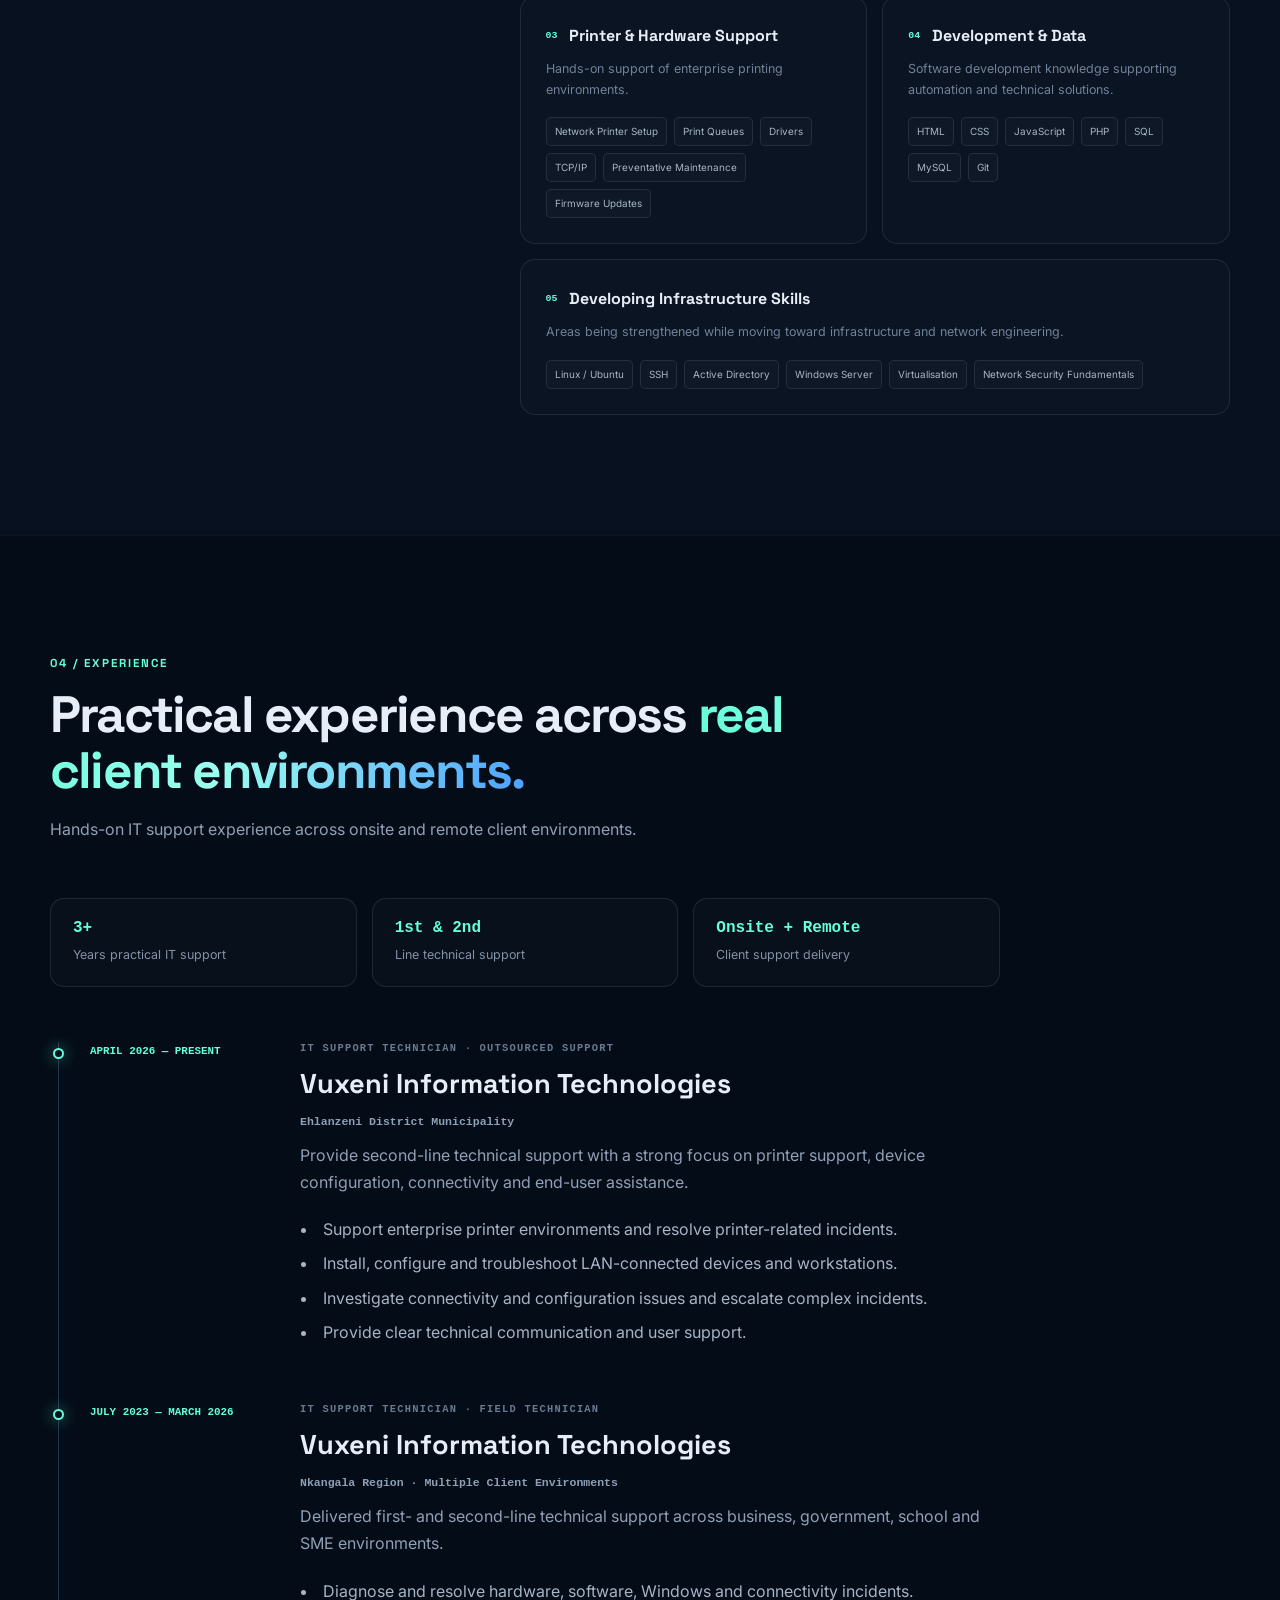
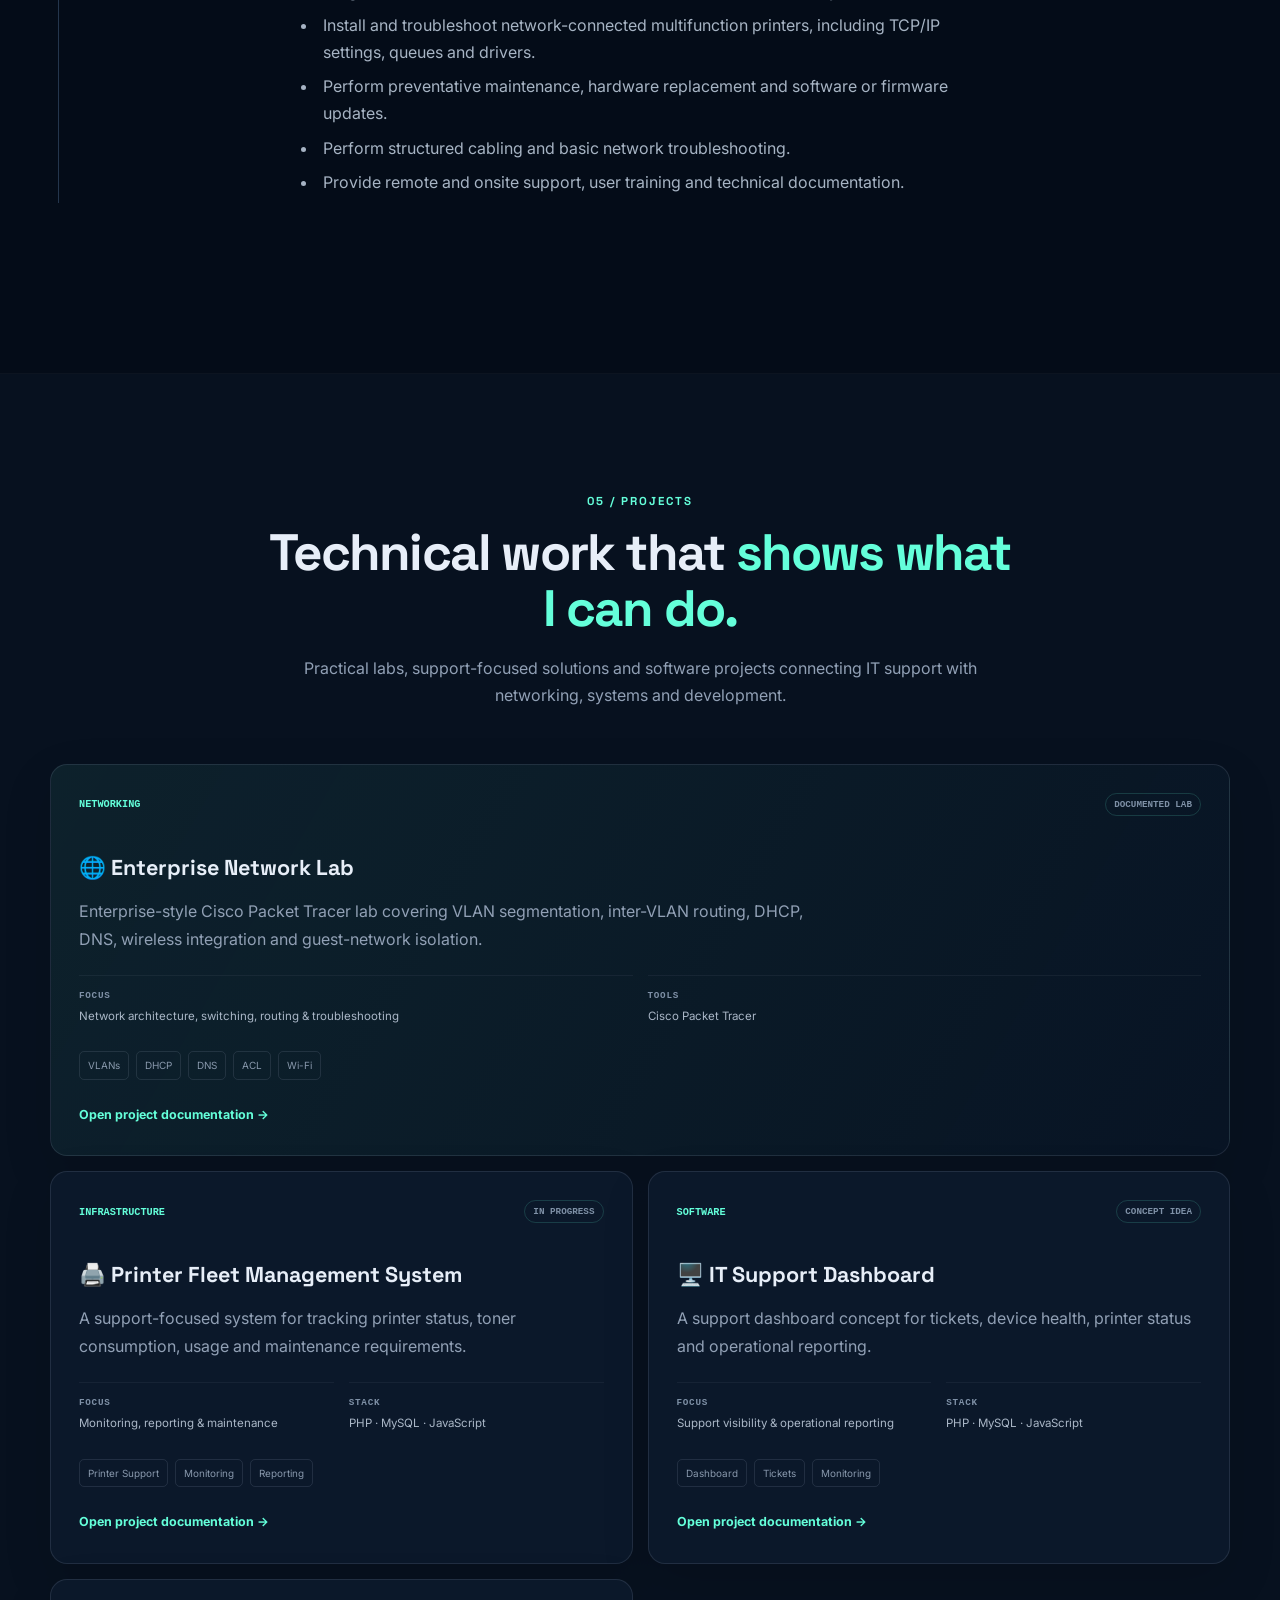
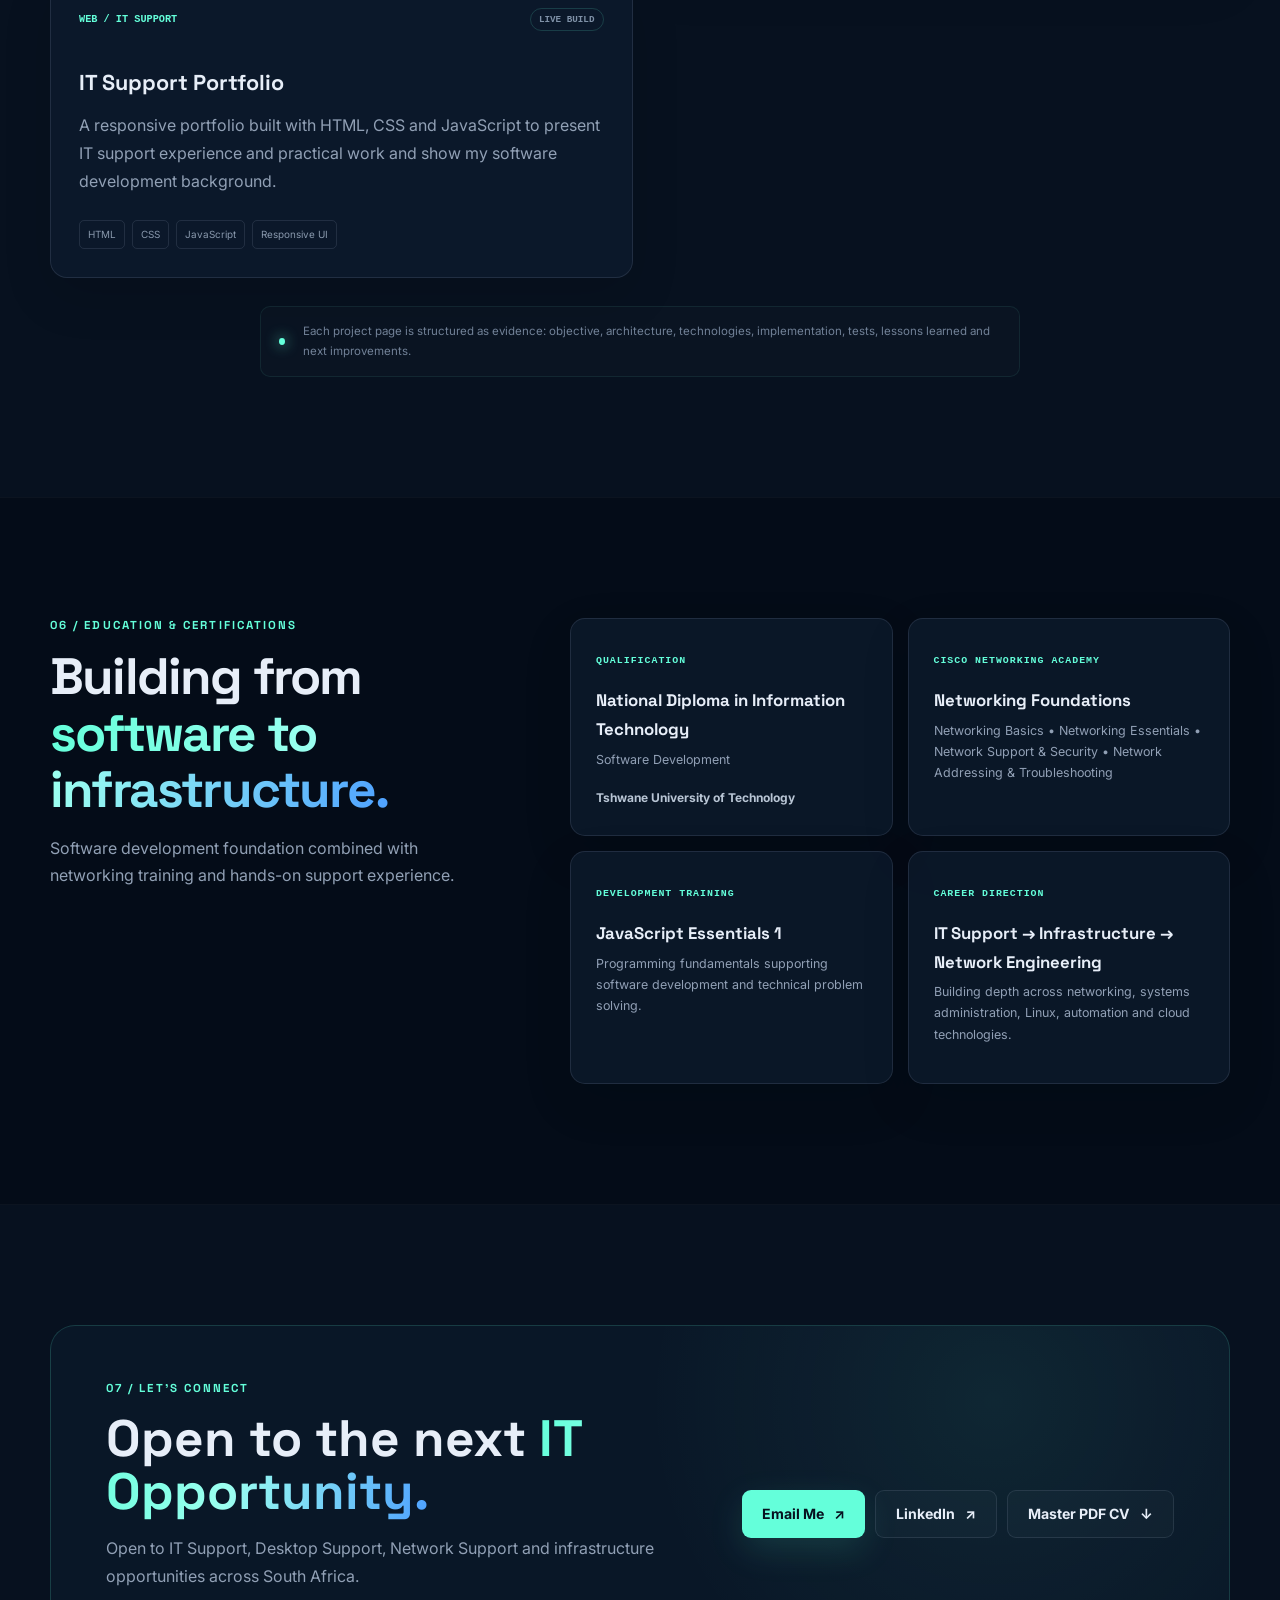
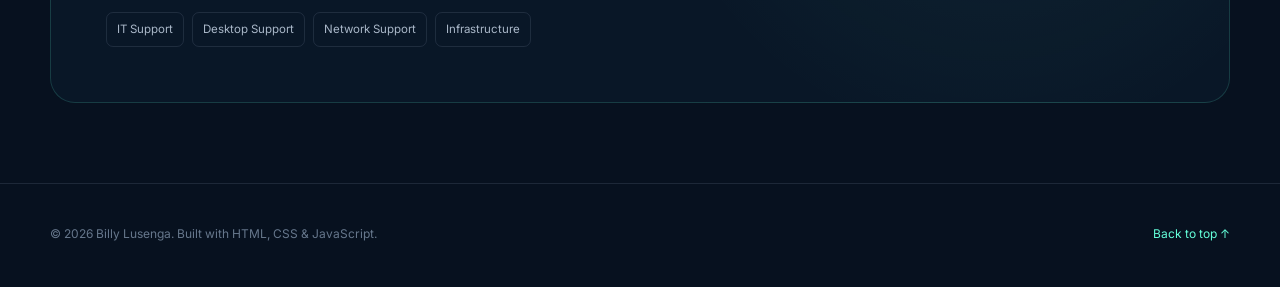
==== commit de6e0409: "Updated project files and documentations" ====
--- a/index.html
+++ b/index.html
@@ -1,302 +1,367 @@
-<!DOCTYPE html>
+<!doctype html>
 <html lang="en">
-<head>
-  <meta charset="UTF-8">
-  <meta name="viewport" content="width=device-width, initial-scale=1.0">
-  <meta name="description" content="Billy Lusenga — IT Support Technician portfolio specialising in desktop support, printer fleet support, networking and technical troubleshooting.">
-  <meta name="theme-color" content="#07111f">
-  <meta name="robots" content="index, follow">
-  <meta property="og:title" content="Billy Lusenga | IT Support Technician">
-  <meta property="og:description" content="IT Support Technician specialising in desktop support, printer fleet support, networking and technical troubleshooting.">
-  <meta property="og:type" content="website">
-  <title>Billy Lusenga | IT Support Technician</title>
-  <script>document.documentElement.classList.add("js");</script>
-  <link rel="preconnect" href="https://fonts.googleapis.com">
-  <link rel="preconnect" href="https://fonts.gstatic.com" crossorigin>
-  <link href="https://fonts.googleapis.com/css2?family=Inter:wght@400;500;600;700;800&family=Space+Grotesk:wght@500;600;700&display=swap" rel="stylesheet">
-  <link rel="stylesheet" href="css/style.css">
-</head>
-<body>
-  <div class="page-glow glow-one"></div>
-  <div class="page-glow glow-two"></div>
-
-  <header class="site-header" id="top">
-    <nav class="nav container" aria-label="Main navigation">
-      <a class="brand" href="#home" aria-label="Billy Lusenga home">
-        <span class="brand-mark">&lt;/&gt;</span>
-        <span>Billy Lusenga<span class="accent">.</span></span>
-      </a>
-
-      <button class="menu-toggle" id="menuToggle" type="button" aria-expanded="false" aria-controls="navLinks" aria-label="Open navigation">
-        <span></span><span></span><span></span>
-      </button>
-
-      <div class="nav-links" id="navLinks">
-        <a href="#about">About</a>
-        <a href="#services">What I Do</a>
-        <a href="#skills">Skills</a>
-        <a href="#experience">Experience</a>
-        <a href="#projects">Projects</a>
-        <a href="#education">Education</a>
-        <a href="#contact" class="nav-cta">Let's Talk</a>
-      </div>
-    </nav>
-  </header>
-
-  <main>
-    <section class="hero container" id="home">
-      <div class="hero-copy reveal">
-        <p class="eyebrow"><span class="status-dot"></span> IT SUPPORT • NETWORKING • PRINTER FLEET SUPPORT</p>
-        <h1>IT Support Technician <span class="gradient-text">keeping technology working.</span></h1>
-        <p class="hero-text">
-          3+ years of hands-on experience supporting users, devices, Windows environments,
-          enterprise printers and network-connected systems across real client environments.
-        </p>
-
-        <div class="hero-tags" aria-label="Core areas">
-          <span>Desktop Support</span>
-          <span>Network Support</span>
-          <span>Printer Support</span>
-        </div>
-
-        <div class="hero-actions">
-          <a class="btn btn-primary" href="#projects">View My Work <span>↗</span></a>
-          <a class="btn btn-secondary" href="#contact">Let's Talk</a>
-        </div>
-
-        <div class="hero-stats" aria-label="Professional highlights">
-          <div><strong>3+</strong><span>Years Experience</span></div>
-          <div><strong>1st/2nd</strong><span>Line Support</span></div>
-          <div><strong>Multi-site</strong><span>Client Environments</span></div>
-        </div>
-      </div>
-
-      <div class="hero-visual reveal" aria-label="Animated IT support workstation illustration">
-        <div class="scene-grid"></div>
-        <div class="scene-label label-top">IT SUPPORT LAB <span>● ONLINE</span></div>
-
-        <div class="character">
-          <div class="character-shadow"></div>
-          <div class="head">
-            <div class="hair"></div>
-            <div class="face">
-              <span class="eye eye-left"></span>
-              <span class="eye eye-right"></span>
-              <span class="smile"></span>
-            </div>
-          </div>
-          <div class="neck"></div>
-          <div class="body">
-            <div class="shirt-logo">&lt;/&gt;</div>
-            <div class="arm arm-left"></div>
-            <div class="arm arm-right"></div>
-          </div>
-          <div class="leg leg-left"></div>
-          <div class="leg leg-right"></div>
-        </div>
-
-        <div class="monitor">
-          <div class="monitor-screen">
-            <div class="terminal-line"><span>root@support</span>:~$ ping 10.0.0.1</div>
-            <div class="terminal-line success">64 bytes from 10.0.0.1</div>
-            <div class="terminal-line"><span>root@support</span>:~$ printer_status</div>
-            <div class="terminal-line success">● ONLINE / READY</div>
-            <div class="terminal-cursor"></div>
-          </div>
-          <div class="monitor-stand"></div>
-        </div>
-
-        <div class="printer">
-          <div class="printer-top"></div>
-          <div class="printer-panel"><span>READY</span><i></i><i></i><i></i></div>
-          <div class="paper"></div>
-          <div class="printer-tray"></div>
-        </div>
-
-        <div class="network-rack">
-          <div class="rack-light"></div><div class="rack-light"></div><div class="rack-light"></div>
-          <div class="rack-light"></div><div class="rack-light"></div><div class="rack-light"></div>
-        </div>
-
-        <div class="floating-chip chip-one">TCP/IP</div>
-        <div class="floating-chip chip-two">DHCP</div>
-        <div class="floating-chip chip-three">AD</div>
-        <div class="floating-chip chip-four">LAN</div>
-      </div>
-    </section>
-
-    <section class="section about container" id="about">
-      <div class="section-heading reveal">
-        <p class="eyebrow">01 / ABOUT</p>
-        <h2>From software development to <span class="accent">IT infrastructure.</span></h2>
-      </div>
-
-      <div class="about-grid">
-        <article class="about-card glass reveal">
-          <p>
-            I am an IT Support Technician at Vuxeni Information Technologies with more than three years
-            of practical experience supporting users, workstations, network-connected devices and enterprise
-            printer environments across multiple client sites.
+  <head>
+    <meta charset="UTF-8" />
+    <meta name="viewport" content="width=device-width, initial-scale=1.0" />
+    <meta
+      name="description"
+      content="Billy Lusenga — IT Support Technician portfolio specialising in desktop support, printer fleet support, networking and technical troubleshooting."
+    />
+    <meta name="theme-color" content="#07111f" />
+    <title>Billy Lusenga | IT Support Technician</title>
+    <script>
+      document.documentElement.classList.add("js");
+    </script>
+    <link rel="preconnect" href="https://fonts.googleapis.com" />
+    <link rel="preconnect" href="https://fonts.gstatic.com" crossorigin />
+    <link
+      href="https://fonts.googleapis.com/css2?family=Inter:wght@400;500;600;700;800&family=Space+Grotesk:wght@500;600;700&display=swap"
+      rel="stylesheet"
+    />
+    <link rel="stylesheet" href="css/style.css" />
+  </head>
+  <body>
+    <div class="page-glow glow-one"></div>
+    <div class="page-glow glow-two"></div>
+    <header class="site-header" id="top">
+      <nav class="nav container" aria-label="Main navigation">
+        <a class="brand" href="#home"
+          ><span class="brand-mark">&lt;/&gt;</span
+          ><span>Billy Lusenga<span class="accent">.</span></span></a
+        >
+        <button
+          class="menu-toggle"
+          id="menuToggle"
+          aria-expanded="false"
+          aria-controls="navLinks"
+          aria-label="Open navigation"
+        >
+          <span></span><span></span><span></span>
+        </button>
+        <div class="nav-links" id="navLinks">
+          <a href="#about">About</a><a href="#services">What I Do</a
+          ><a href="#skills">Skills</a><a href="#experience">Experience</a
+          ><a href="#projects">Projects</a><a href="#education">Education</a
+          ><a href="#contact" class="nav-cta">Let's Talk</a>
+        </div>
+      </nav>
+    </header>
+
+    <main>
+      <section class="hero container" id="home">
+        <div class="hero-copy reveal">
+          <p class="eyebrow">
+            <span class="status-dot"></span> IT SUPPORT • NETWORKING • PRINTER
+            FLEET SUPPORT
           </p>
-          <p>
-            My day-to-day work covers first- and second-line support, Windows troubleshooting, hardware and
-            software support, printer installation and maintenance, TCP/IP connectivity, structured cabling,
-            remote assistance and onsite technical support.
+          <h1>
+            IT Support Technician
+            <span class="gradient-text">keeping technology working.</span>
+          </h1>
+          <p class="hero-text">
+            3+ years of hands-on experience supporting users, devices, Windows
+            environments, enterprise printers and network-connected systems
+            across real client environments.
           </p>
-          <p>
-            I hold a National Diploma in Information Technology (Software Development) from Tshwane University
-            of Technology. That background complements my support experience by giving me a systems-oriented
-            approach to troubleshooting: understand the environment, isolate the fault, test the solution and
-            document the outcome.
-          </p>
-          <p>
-            My career direction is toward infrastructure and network engineering, while continuing to develop
-            practical skills in Linux, systems administration, automation and cloud technologies.
-          </p>
-        </article>
-
-        <div class="about-metrics reveal">
-          <div class="metric-card">
-            <span class="metric-icon">01</span>
-            <strong>Support</strong>
-            <p>Keep users, devices and business systems productive.</p>
-          </div>
-          <div class="metric-card">
-            <span class="metric-icon">02</span>
-            <strong>Troubleshoot</strong>
-            <p>Isolate hardware, software, printer and connectivity faults.</p>
-          </div>
-          <div class="metric-card">
-            <span class="metric-icon">03</span>
-            <strong>Configure</strong>
-            <p>Set up workstations, network devices and enterprise printers.</p>
-          </div>
-          <div class="metric-card">
-            <span class="metric-icon">04</span>
-            <strong>Improve</strong>
-            <p>Document solutions and identify recurring support problems.</p>
-          </div>
-        </div>
-      </div>
-    </section>
-
-    <section class="section services section-dark" id="services">
-      <div class="container">
-        <div class="section-heading centered reveal">
-          <p class="eyebrow">02 / WHAT I DO</p>
-          <h2>Practical support across the <span class="gradient-text">IT environment.</span></h2>
-          <p>My experience combines end-user support, infrastructure troubleshooting, enterprise printing and technical problem solving.</p>
-        </div>
-
-        <div class="service-grid">
-          <article class="service-card reveal">
-            <span class="service-number">01</span>
-            <div class="service-icon">⌘</div>
-            <h3>Desktop & End-User Support</h3>
-            <p>Hardware, software, Windows, user support issues, remote assistance and on-site troubleshooting.</p>
-            <div class="tag-row"><span>Windows 10/11</span><span>AnyDesk</span><span>1st & 2nd Line Support</span></div>
+          <div class="hero-tags">
+            <span>Desktop Support</span><span>Network Support</span
+            ><span>Printer Support</span>
+          </div>
+          <div class="hero-actions">
+            <a class="btn btn-primary" href="#projects"
+              >View My Work <span>↗</span></a
+            ><a class="btn btn-secondary" href="#contact">Let's Talk</a>
+          </div>
+          <div class="hero-stats">
+            <div><strong>3+</strong><span>Years Experience</span></div>
+            <div><strong>1st/2nd</strong><span>Line Support</span></div>
+            <div>
+              <strong>Multi-site</strong><span>Client Environments</span>
+            </div>
+          </div>
+        </div>
+        <div class="hero-visual reveal">
+          <div class="scene-grid"></div>
+          <div class="scene-label label-top">
+            IT SUPPORT LAB <span>● ONLINE</span>
+          </div>
+          <div class="character">
+            <div class="character-shadow"></div>
+            <div class="head">
+              <div class="hair"></div>
+              <div class="face">
+                <span class="eye eye-left"></span
+                ><span class="eye eye-right"></span><span class="smile"></span>
+              </div>
+            </div>
+            <div class="neck"></div>
+            <div class="body">
+              <div class="shirt-logo">&lt;/&gt;</div>
+              <div class="arm arm-left"></div>
+              <div class="arm arm-right"></div>
+            </div>
+            <div class="leg leg-left"></div>
+            <div class="leg leg-right"></div>
+          </div>
+          <div class="monitor">
+            <div class="monitor-screen">
+              <div class="terminal-line">
+                <span>root@support</span>:~$ ping 10.0.0.1
+              </div>
+              <div class="terminal-line success">64 bytes from 10.0.0.1</div>
+              <div class="terminal-line">
+                <span>root@support</span>:~$ printer_status
+              </div>
+              <div class="terminal-line success">● ONLINE / READY</div>
+              <div class="terminal-cursor"></div>
+            </div>
+            <div class="monitor-stand"></div>
+          </div>
+          <div class="printer">
+            <div class="printer-top"></div>
+            <div class="printer-panel">
+              <span>READY</span><i></i><i></i><i></i>
+            </div>
+            <div class="paper"></div>
+            <div class="printer-tray"></div>
+          </div>
+          <div class="network-rack">
+            <div class="rack-light"></div>
+            <div class="rack-light"></div>
+            <div class="rack-light"></div>
+            <div class="rack-light"></div>
+            <div class="rack-light"></div>
+            <div class="rack-light"></div>
+          </div>
+          <div class="floating-chip chip-one">TCP/IP</div>
+          <div class="floating-chip chip-two">DHCP</div>
+          <div class="floating-chip chip-three">AD</div>
+          <div class="floating-chip chip-four">LAN</div>
+        </div>
+      </section>
+
+      <section class="section about container" id="about">
+        <div class="section-heading reveal">
+          <p class="eyebrow">01 / ABOUT</p>
+          <h2>
+            From software development to
+            <span class="accent">IT infrastructure.</span>
+          </h2>
+        </div>
+        <div class="about-grid">
+          <article class="about-card glass reveal">
+            <p>
+              I am an IT Support Technician at Vuxeni Information Technologies
+              with more than three years of practical experience supporting
+              users, workstations, network-connected devices and enterprise
+              printer environments across multiple client sites.
+            </p>
+            <p>
+              My day-to-day work covers first- and second-line support, Windows
+              troubleshooting, hardware and software support, printer
+              installation and maintenance, TCP/IP connectivity, structured
+              cabling, remote assistance and onsite technical support.
+            </p>
+            <p>
+              I hold a National Diploma in Information Technology (Software
+              Development) from Tshwane University of Technology. That
+              background complements my support experience by giving me a
+              systems-oriented approach to troubleshooting: understand the
+              environment, isolate the fault, test the solution and document the
+              outcome.
+            </p>
+            <p>
+              My career direction is toward infrastructure and network
+              engineering, while continuing to develop practical skills in
+              Linux, systems administration, automation and cloud technologies.
+            </p>
           </article>
-
-          <article class="service-card reveal">
-            <span class="service-number">02</span>
-            <div class="service-icon">▣</div>
-            <h3>Printer Fleet Support</h3>
-            <p>Enterprise printer deployment, print queues, drivers, network connectivity, consumables, preventative maintenance and printer-related user support.</p>
-            <div class="tag-row"><span>Fleet Support</span><span>Drivers</span><span>Diagnostics</span><span>Troubleshooting</span></div>
-          </article>
-
-          <article class="service-card reveal">
-            <span class="service-number">03</span>
-            <div class="service-icon">⌁</div>
-            <h3>Network Support</h3>
-            <p>TCP/IP, DHCP, DNS, LAN troubleshooting, structured cabling, connectivity testing and basic network configuration.</p>
-            <div class="tag-row"><span>TCP/IP</span><span>DHCP</span><span>LAN</span></div>
-          </article>
-
-          <article class="service-card reveal">
-            <span class="service-number">04</span>
-            <div class="service-icon">◈</div>
-            <h3>Systems & Technical Solutions</h3>
-            <p>Structured troubleshooting across hardware, software and networks, supported by clear ticket handling, technical documentation and user communication.</p>
-            <div class="tag-row"><span>Help Desk Ticketing</span><span>SLA Tracking</span><span>Remote Support</span><span>Microsoft Remote Desktop</span></div>
-          </article>
-        </div>
-      </div>
-    </section>
-
-    <section class="section skills container" id="skills">
-      <div class="skills-layout">
-        <div class="section-heading reveal">
-          <p class="eyebrow">03 / TECHNICAL SKILLS</p>
-          <h2>Practical skills for <span class="accent">real support environments.</span></h2>
-          <p>My technical foundation combines hands-on IT support, networking, enterprise printer support and software development.</p>
-        </div>
-
-        <div class="skill-groups reveal">
-          <article class="skill-group">
-            <div class="skill-group-header">
-              <span class="skill-index">01</span>
-              <h3>IT Support & Systems</h3>
-            </div>
-            <p class="skill-description">End-user support, diagnostics and day-to-day systems troubleshooting.</p>
-            <div class="skill-list">
-              <span>Desktop Support</span><span>Hardware Diagnostics</span><span>Software Troubleshooting</span>
-              <span>Windows 10/11</span><span>Microsoft Office</span><span>Microsoft 365</span>
-              <span>Remote Support</span><span>Technical Documentation</span>
-            </div>
-          </article>
-
-          <article class="skill-group">
-            <div class="skill-group-header">
-              <span class="skill-index">02</span>
-              <h3>Networking & Infrastructure</h3>
-            </div>
-            <p class="skill-description">Foundational network support developed through practical client work and Cisco training.</p>
-            <div class="skill-list">
-              <span>TCP/IP</span><span>DHCP</span><span>DNS</span><span>LAN</span>
-              <span>Network Troubleshooting</span><span>Structured Cabling</span><span>Network Configuration</span><span>Cisco Packet Tracer</span>
-            </div>
-          </article>
-
-          <article class="skill-group">
-            <div class="skill-group-header">
-              <span class="skill-index">03</span>
-              <h3>Printer & Hardware Support</h3>
-            </div>
-            <p class="skill-description">A specialist area built through hands-on support of enterprise printing environments.</p>
-            <div class="skill-list">
-              <span>Network Printer Setup</span><span>Printer Troubleshooting</span><span>Print Queues</span>
-              <span>Printer Drivers</span><span>TCP/IP Configuration</span><span>Preventative Maintenance</span>
-              <span>Hardware Replacement</span><span>Firmware Updates</span>
-            </div>
-          </article>
-
-          <article class="skill-group">
-            <div class="skill-group-header">
-              <span class="skill-index">04</span>
-              <h3>Development & Data</h3>
-            </div>
-            <p class="skill-description">Software development knowledge that supports automation, problem solving and technical solutions.</p>
-            <div class="skill-list">
-              <span>HTML</span><span>CSS</span><span>JavaScript</span><span>PHP</span>
-              <span>SQL</span><span>MySQL</span><span>Git</span><span>VS Code</span>
-            </div>
-          </article>
-
-          <article class="skill-group skill-group-wide">
-            <div class="skill-group-header">
-              <span class="skill-index">05</span>
-              <h3>Developing Infrastructure Skills</h3>
-            </div>
-            <p class="skill-description">Areas I am actively strengthening as I progress from IT support toward infrastructure and network engineering.</p>
-            <div class="skill-list">
-              <span>Linux / Ubuntu</span><span>SSH</span><span>Active Directory</span><span>Windows Server</span>
-              <span>Virtualisation</span><span>Network Security Fundamentals</span>
-            </div>
-          </article>
-        </div>
-      </div>
-    </section>
+          <div class="about-metrics reveal">
+            <div class="metric-card">
+              <span class="metric-icon">01</span><strong>Support</strong>
+              <p>Keep users, devices and business systems productive.</p>
+            </div>
+            <div class="metric-card">
+              <span class="metric-icon">02</span><strong>Troubleshoot</strong>
+              <p>
+                Isolate hardware, software, printer and connectivity faults.
+              </p>
+            </div>
+            <div class="metric-card">
+              <span class="metric-icon">03</span><strong>Configure</strong>
+              <p>
+                Set up workstations, network devices and enterprise printers.
+              </p>
+            </div>
+            <div class="metric-card">
+              <span class="metric-icon">04</span><strong>Improve</strong>
+              <p>Document solutions and identify recurring support problems.</p>
+            </div>
+          </div>
+        </div>
+      </section>
+
+      <section class="section section-dark" id="services">
+        <div class="container">
+          <div class="section-heading centered reveal">
+            <p class="eyebrow">02 / WHAT I DO</p>
+            <h2>
+              Practical support across the
+              <span class="gradient-text">IT environment.</span>
+            </h2>
+            <p>
+              End-user support, infrastructure troubleshooting, enterprise
+              printing and technical problem solving.
+            </p>
+          </div>
+          <div class="service-grid">
+            <article class="service-card reveal">
+              <span class="service-number">01</span>
+              <div class="service-icon">⌘</div>
+              <h3>Desktop & End-User Support</h3>
+              <p>
+                Hardware, software, Windows, user support issues, remote
+                assistance and on-site troubleshooting.
+              </p>
+              <div class="tag-row">
+                <span>Windows 10/11</span><span>AnyDesk</span
+                ><span>1st & 2nd Line</span>
+              </div>
+            </article>
+            <article class="service-card reveal">
+              <span class="service-number">02</span>
+              <div class="service-icon">▣</div>
+              <h3>Printer Fleet Support</h3>
+              <p>
+                Enterprise printer deployment, print queues, drivers, network
+                connectivity, consumables and preventative maintenance.
+              </p>
+              <div class="tag-row">
+                <span>Fleet Support</span><span>Drivers</span
+                ><span>Diagnostics</span>
+              </div>
+            </article>
+            <article class="service-card reveal">
+              <span class="service-number">03</span>
+              <div class="service-icon">⌁</div>
+              <h3>Network Support</h3>
+              <p>
+                TCP/IP, DHCP, DNS, LAN troubleshooting, structured cabling,
+                connectivity testing and basic network configuration.
+              </p>
+              <div class="tag-row">
+                <span>TCP/IP</span><span>DHCP</span><span>DNS</span>
+              </div>
+            </article>
+            <article class="service-card reveal">
+              <span class="service-number">04</span>
+              <div class="service-icon">◈</div>
+              <h3>Systems & Technical Solutions</h3>
+              <p>
+                Structured troubleshooting supported by ticket handling,
+                technical documentation and user communication.
+              </p>
+              <div class="tag-row">
+                <span>Ticketing</span><span>SLA Tracking</span
+                ><span>Remote Support</span>
+              </div>
+            </article>
+          </div>
+        </div>
+      </section>
+
+      <section class="section skills container" id="skills">
+        <div class="skills-layout">
+          <div class="section-heading reveal">
+            <p class="eyebrow">03 / TECHNICAL SKILLS</p>
+            <h2>
+              Practical skills for
+              <span class="accent">real support environments.</span>
+            </h2>
+            <p>
+              IT support, networking, enterprise printer support and software
+              development.
+            </p>
+          </div>
+          <div class="skill-groups reveal">
+            <article class="skill-group">
+              <div class="skill-group-header">
+                <span class="skill-index">01</span>
+                <h3>IT Support & Systems</h3>
+              </div>
+              <p class="skill-description">
+                End-user support, diagnostics and systems troubleshooting.
+              </p>
+              <div class="skill-list">
+                <span>Desktop Support</span><span>Hardware Diagnostics</span
+                ><span>Windows 10/11</span><span>Microsoft 365</span
+                ><span>Remote Support</span><span>Documentation</span>
+              </div>
+            </article>
+            <article class="skill-group">
+              <div class="skill-group-header">
+                <span class="skill-index">02</span>
+                <h3>Networking & Infrastructure</h3>
+              </div>
+              <p class="skill-description">
+                Foundational network support developed through practical work
+                and Cisco training.
+              </p>
+              <div class="skill-list">
+                <span>TCP/IP</span><span>DHCP</span><span>DNS</span
+                ><span>LAN</span><span>Structured Cabling</span
+                ><span>Cisco Packet Tracer</span>
+              </div>
+            </article>
+            <article class="skill-group">
+              <div class="skill-group-header">
+                <span class="skill-index">03</span>
+                <h3>Printer & Hardware Support</h3>
+              </div>
+              <p class="skill-description">
+                Hands-on support of enterprise printing environments.
+              </p>
+              <div class="skill-list">
+                <span>Network Printer Setup</span><span>Print Queues</span
+                ><span>Drivers</span><span>TCP/IP</span
+                ><span>Preventative Maintenance</span
+                ><span>Firmware Updates</span>
+              </div>
+            </article>
+            <article class="skill-group">
+              <div class="skill-group-header">
+                <span class="skill-index">04</span>
+                <h3>Development & Data</h3>
+              </div>
+              <p class="skill-description">
+                Software development knowledge supporting automation and
+                technical solutions.
+              </p>
+              <div class="skill-list">
+                <span>HTML</span><span>CSS</span><span>JavaScript</span
+                ><span>PHP</span><span>SQL</span><span>MySQL</span
+                ><span>Git</span>
+              </div>
+            </article>
+            <article class="skill-group skill-group-wide">
+              <div class="skill-group-header">
+                <span class="skill-index">05</span>
+                <h3>Developing Infrastructure Skills</h3>
+              </div>
+              <p class="skill-description">
+                Areas being strengthened while moving toward infrastructure and
+                network engineering.
+              </p>
+              <div class="skill-list">
+                <span>Linux / Ubuntu</span><span>SSH</span
+                ><span>Active Directory</span><span>Windows Server</span
+                ><span>Virtualisation</span
+                ><span>Network Security Fundamentals</span>
+              </div>
+            </article>
+          </div>
+        </div>
+      </section>
 
       <section class="section section-dark" id="experience">
         <div class="container">
@@ -393,7 +458,6 @@
                     Provide remote and onsite support, user training and
                     technical documentation.
                   </li>
-                  <li></li>
                 </ul>
               </div>
             </article>
@@ -401,148 +465,225 @@
         </div>
       </section>
 
-    <section class="section projects container" id="projects">
-      <div class="section-heading centered reveal">
-        <p class="eyebrow">05 / PROJECTS</p>
-        <h2>Technical work that <span class="accent">shows what I can do.</span></h2>
-        <p>Practical labs, support-focused solutions and software projects connecting my IT support experience with networking, systems and development.</p>
+      <section class="section projects container" id="projects">
+        <div class="section-heading centered reveal">
+          <p class="eyebrow">05 / PROJECTS</p>
+          <h2>
+            Technical work that <span class="accent">shows what I can do.</span>
+          </h2>
+          <p>
+            Practical labs, support-focused solutions and software projects
+            connecting IT support with networking, systems and development.
+          </p>
+        </div>
+        <div class="project-grid">
+          <article class="project-card featured reveal">
+            <div class="project-top">
+              <span class="project-type">NETWORKING</span
+              ><span class="project-status">DOCUMENTED LAB</span>
+            </div>
+            <h3>🌐 Enterprise Network Lab</h3>
+            <p>
+              Enterprise-style Cisco Packet Tracer lab covering VLAN
+              segmentation, inter-VLAN routing, DHCP, DNS, wireless integration
+              and guest-network isolation.
+            </p>
+            <div class="project-details">
+              <div>
+                <strong>Focus</strong
+                ><span
+                  >Network architecture, switching, routing &
+                  troubleshooting</span
+                >
+              </div>
+              <div><strong>Tools</strong><span>Cisco Packet Tracer</span></div>
+            </div>
+            <div class="project-stack">
+              <span>VLANs</span><span>DHCP</span><span>DNS</span><span>ACL</span
+              ><span>Wi-Fi</span>
+            </div>
+            <a
+              class="project-link"
+              href="projects/enterprise-network-lab/index.html"
+              >Open project documentation →</a
+            >
+          </article>
+          <article class="project-card reveal">
+            <div class="project-top">
+              <span class="project-type">INFRASTRUCTURE</span
+              ><span class="project-status">IN PROGRESS</span>
+            </div>
+            <h3>🖨️ Printer Fleet Management System</h3>
+            <p>
+              A support-focused system for tracking printer status, toner
+              consumption, usage and maintenance requirements.
+            </p>
+            <div class="project-details">
+              <div>
+                <strong>Focus</strong
+                ><span>Monitoring, reporting & maintenance</span>
+              </div>
+              <div>
+                <strong>Stack</strong><span>PHP · MySQL · JavaScript</span>
+              </div>
+            </div>
+            <div class="project-stack">
+              <span>Printer Support</span><span>Monitoring</span
+              ><span>Reporting</span>
+            </div>
+            <a
+              class="project-link"
+              href="projects/printer-fleet-management/index.html"
+              >Open project documentation →</a
+            >
+          </article>
+          <article class="project-card reveal">
+            <div class="project-top">
+              <span class="project-type">SOFTWARE</span
+              ><span class="project-status">CONCEPT IDEA</span>
+            </div>
+            <h3>🖥️ IT Support Dashboard</h3>
+            <p>
+              A support dashboard concept for tickets, device health, printer
+              status and operational reporting.
+            </p>
+            <div class="project-details">
+              <div>
+                <strong>Focus</strong
+                ><span>Support visibility & operational reporting</span>
+              </div>
+              <div>
+                <strong>Stack</strong><span>PHP · MySQL · JavaScript</span>
+              </div>
+            </div>
+            <div class="project-stack">
+              <span>Dashboard</span><span>Tickets</span><span>Monitoring</span>
+            </div>
+            <a
+              class="project-link"
+              href="projects/it-support-dashboard/index.html"
+              >Open project documentation →</a
+            >
+          </article>
+          <article class="project-card reveal">
+            <div class="project-top">
+              <span class="project-type">WEB / IT SUPPORT</span
+              ><span class="project-status">LIVE BUILD</span>
+            </div>
+            <h3>IT Support Portfolio</h3>
+            <p>
+              A responsive portfolio built with HTML, CSS and JavaScript to
+              present IT support experience and practical work and show my
+              software development background.
+            </p>
+            <div class="project-stack">
+              <span>HTML</span><span>CSS</span><span>JavaScript</span
+              ><span>Responsive UI</span>
+            </div>
+          </article>
+        </div>
+        <div class="projects-note reveal">
+          <span class="status-dot"></span>
+          <p>
+            Each project page is structured as evidence: objective,
+            architecture, technologies, implementation, tests, lessons learned
+            and next improvements.
+          </p>
+        </div>
+      </section>
+
+      <section class="section section-dark" id="education">
+        <div class="container">
+          <div class="education-grid">
+            <div class="section-heading reveal">
+              <p class="eyebrow">06 / EDUCATION & CERTIFICATIONS</p>
+              <h2>
+                Building from
+                <span class="gradient-text">software to infrastructure.</span>
+              </h2>
+              <p>
+                Software development foundation combined with networking
+                training and hands-on support experience.
+              </p>
+            </div>
+            <div class="credentials reveal">
+              <article class="credential-card">
+                <span class="credential-label">QUALIFICATION</span>
+                <h3>National Diploma in Information Technology</h3>
+                <p>Software Development</p>
+                <strong>Tshwane University of Technology</strong>
+              </article>
+              <article class="credential-card">
+                <span class="credential-label">CISCO NETWORKING ACADEMY</span>
+                <h3>Networking Foundations</h3>
+                <p>
+                  Networking Basics • Networking Essentials • Network Support &
+                  Security • Network Addressing & Troubleshooting
+                </p>
+              </article>
+              <article class="credential-card">
+                <span class="credential-label">DEVELOPMENT TRAINING</span>
+                <h3>JavaScript Essentials 1</h3>
+                <p>
+                  Programming fundamentals supporting software development and
+                  technical problem solving.
+                </p>
+              </article>
+              <article class="credential-card">
+                <span class="credential-label">CAREER DIRECTION</span>
+                <h3>IT Support → Infrastructure → Network Engineering</h3>
+                <p>
+                  Building depth across networking, systems administration,
+                  Linux, automation and cloud technologies.
+                </p>
+              </article>
+            </div>
+          </div>
+        </div>
+      </section>
+
+      <section class="section contact container" id="contact">
+        <div class="contact-card reveal">
+          <div class="contact-copy">
+            <p class="eyebrow">07 / LET'S CONNECT</p>
+            <h2>
+              Open to the next
+              <span class="gradient-text">IT Opportunity.</span>
+            </h2>
+            <p>
+              Open to IT Support, Desktop Support, Network Support and
+              infrastructure opportunities across South Africa.
+            </p>
+            <div class="contact-focus">
+              <span>IT Support</span><span>Desktop Support</span
+              ><span>Network Support</span><span>Infrastructure</span>
+            </div>
+          </div>
+          <div class="contact-actions">
+            <a class="btn btn-primary" href="mailto:billyoungl777.bl@gmail.com"
+              >Email Me <span>↗</span></a
+            ><a
+              class="btn btn-secondary"
+              href="https://www.linkedin.com/in/billyounglusenga/"
+              target="_blank"
+              rel="noopener noreferrer"
+              >LinkedIn <span>↗</span></a
+            ><a class="btn btn-secondary" href="Billy_Lusenga_Master_CV.pdf"
+              >Master PDF CV <span>↓</span></a
+            >
+          </div>
+        </div>
+      </section>
+    </main>
+    <footer class="footer">
+      <div class="container footer-inner">
+        <p>
+          © <span id="year"></span> Billy Lusenga. Built with HTML, CSS &
+          JavaScript.
+        </p>
+        <a href="#top">Back to top ↑</a>
       </div>
-
-      <div class="project-grid">
-        <article class="project-card featured reveal">
-          <div class="project-top">
-            <span class="project-type">WEB / IT SUPPORT</span>
-            <span class="project-status">CURRENT BUILD</span>
-          </div>
-          <h3>IT Support Portfolio</h3>
-          <p>A responsive portfolio built with vanilla HTML, CSS and JavaScript to present my IT support experience, technical skills, career direction and practical projects.</p>
-          <div class="project-details">
-            <div><strong>Focus</strong><span>Professional portfolio & technical presentation</span></div>
-            <div><strong>Built with</strong><span>HTML · CSS · JavaScript</span></div>
-          </div>
-          <div class="project-stack"><span>Responsive UI</span><span>JavaScript</span><span>Accessibility</span><span>Performance</span></div>
-        </article>
-
-        <article class="project-card reveal">
-          <div class="project-top">
-            <span class="project-type">NETWORKING</span>
-            <span class="project-status">LAB PROJECT</span>
-          </div>
-          <h3>Enterprise Network Lab</h3>
-          <p>A Cisco Packet Tracer environment used to practise enterprise-style network design, addressing, switching, routing and connectivity troubleshooting.</p>
-          <div class="project-details">
-            <div><strong>Focus</strong><span>Network design & troubleshooting</span></div>
-            <div><strong>Tools</strong><span>Cisco Packet Tracer</span></div>
-          </div>
-          <div class="project-stack"><span>TCP/IP</span><span>IPv4</span><span>Switching</span><span>Routing</span></div>
-        </article>
-
-        <article class="project-card reveal">
-          <div class="project-top">
-            <span class="project-type">INFRASTRUCTURE</span>
-            <span class="project-status">CONCEPT</span>
-          </div>
-          <h3>Printer Fleet Management</h3>
-          <p>A support-focused system concept for tracking printer status, toner consumption, usage and maintenance requirements so support teams can act proactively.</p>
-          <div class="project-details">
-            <div><strong>Focus</strong><span>Monitoring, reporting & maintenance</span></div>
-            <div><strong>Planned stack</strong><span>PHP · MySQL · JavaScript</span></div>
-          </div>
-          <div class="project-stack"><span>Printer Support</span><span>Monitoring</span><span>Reporting</span></div>
-        </article>
-
-        <article class="project-card reveal">
-          <div class="project-top">
-            <span class="project-type">SOFTWARE</span>
-            <span class="project-status">CONCEPT</span>
-          </div>
-          <h3>IT Queue & Ticketing System</h3>
-          <p>A proposed support application for capturing service requests, managing ticket queues, tracking status and documenting resolution workflows.</p>
-          <div class="project-details">
-            <div><strong>Focus</strong><span>Incident management & support workflow</span></div>
-            <div><strong>Planned stack</strong><span>PHP · MySQL · JavaScript</span></div>
-          </div>
-          <div class="project-stack"><span>Ticketing</span><span>MySQL</span><span>Workflow</span></div>
-        </article>
-      </div>
-
-      <div class="projects-note reveal">
-        <span class="status-dot"></span>
-        <p>Project evidence, screenshots, technical write-ups and source-code links will be added as each project is built and documented.</p>
-      </div>
-    </section>
-
-    <section class="section education section-dark" id="education">
-      <div class="container">
-        <div class="education-grid">
-          <div class="section-heading reveal">
-            <p class="eyebrow">06 / EDUCATION & CERTIFICATIONS</p>
-            <h2>Building from <span class="gradient-text">software to infrastructure.</span></h2>
-            <p>My formal education gives me a software development foundation, while my networking training and hands-on support experience are shaping my move toward infrastructure and network engineering.</p>
-          </div>
-
-          <div class="credentials reveal">
-            <article class="credential-card">
-              <span class="credential-label">QUALIFICATION</span>
-              <h3>National Diploma in Information Technology</h3>
-              <p>Software Development</p>
-              <strong>Tshwane University of Technology</strong>
-            </article>
-
-            <article class="credential-card">
-              <span class="credential-label">CISCO NETWORKING ACADEMY</span>
-              <h3>Networking Foundations</h3>
-              <p>Networking Basics • Networking Essentials • Network Support & Security • Network Addressing & Troubleshooting</p>
-            </article>
-
-            <article class="credential-card">
-              <span class="credential-label">DEVELOPMENT TRAINING</span>
-              <h3>JavaScript Essentials 1</h3>
-              <p>Programming fundamentals supporting my software development background and technical problem-solving approach.</p>
-              <strong>Cisco Networking Academy</strong>
-            </article>
-
-            <article class="credential-card">
-              <span class="credential-label">CAREER DIRECTION</span>
-              <h3>IT Support → Infrastructure → Network Engineering</h3>
-              <p>Building practical depth across networking, systems administration, Linux, automation and cloud technologies.</p>
-            </article>
-          </div>
-        </div>
-      </div>
-    </section>
-
-    <section class="section contact container" id="contact">
-      <div class="contact-card reveal">
-        <div class="contact-copy">
-          <p class="eyebrow">07 / LET'S CONNECT</p>
-          <h2>Open to the next <span class="gradient-text">IT Opportunity.</span></h2>
-          <p>Open to IT Support, Desktop Support, Network Support and infrastructure opportunities across South Africa.</p>
-          <div class="contact-focus" aria-label="Target roles">
-            <span>IT Support</span>
-            <span>Desktop Support</span>
-            <span>Network Support</span>
-            <span>Infrastructure</span>
-          </div>
-        </div>
-
-        <div class="contact-actions">
-          <a class="btn btn-primary" href="mailto:billyoungl777.bl@gmail.com">Email Me <span>↗</span></a>
-          <a class="btn btn-secondary" href="https://www.linkedin.com/in/billyounglusenga/" target="_blank" rel="noopener noreferrer">LinkedIn <span>↗</span></a>
-          <a class="btn btn-secondary" href="Billy_Lusenga_Master_CV.pdf" download>Master PDF CV <span>↓</span></a>
-          <a class="btn btn-secondary" href="https://wa.me/27665829335?text=Hello%20Billy%2C%20I%20came%20across%20your%20IT%20portfolio%20and%20would%20like%20to%20discuss%20an%20opportunity." target="_blank" rel="noopener noreferrer">WhatsApp <span>↗</span></a>
-        </div>
-      </div>
-    </section>
-  </main>
-
-  <footer class="footer">
-    <div class="container footer-inner">
-      <p>© <span id="year"></span> Billy Lusenga. Built with HTML, CSS & JavaScript.</p>
-      <a href="#top">Back to top ↑</a>
-    </div>
-  </footer>
-
-  <script src="js/script.js"></script>
-</body>
+    </footer>
+    <script src="js/script.js"></script>
+  </body>
 </html>
--- a/css/style.css
+++ b/css/style.css
@@ -1,817 +1,20 @@
-:root {
-  --bg: #07111f;
-  --bg-soft: #0b1728;
-  --panel: rgba(14, 29, 48, .72);
-  --text: #e7eef8;
-  --muted: #91a0b5;
-  --accent: #64ffda;
-  --accent-2: #4ea1ff;
-  --border: rgba(148, 163, 184, .16);
-  --max: 1180px;
-  --shadow: 0 25px 70px rgba(0, 0, 0, .35);
-}
-
-* { box-sizing: border-box; margin: 0; padding: 0; }
-
-html { scroll-behavior: smooth; }
-
-body {
-  min-height: 100vh;
-  overflow-x: hidden;
-  background: var(--bg);
-  color: var(--text);
-  font-family: Inter, sans-serif;
-  line-height: 1.7;
-}
-
-::selection { background: var(--accent); color: var(--bg); }
-
-a { color: inherit; text-decoration: none; }
-
-button, input, textarea { font: inherit; }
-
-.container { width: min(calc(100% - 40px), var(--max)); margin-inline: auto; }
-
-.page-glow {
-  position: fixed;
-  width: 500px;
-  height: 500px;
-  border-radius: 50%;
-  filter: blur(120px);
-  opacity: .09;
-  pointer-events: none;
-  z-index: -1;
-}
-
-.glow-one { top: -200px; left: -180px; background: var(--accent); }
-.glow-two { right: -220px; top: 35%; background: var(--accent-2); }
-
-.site-header {
-  position: fixed;
-  inset: 0 0 auto;
-  z-index: 100;
-  background: rgba(7, 17, 31, .78);
-  border-bottom: 1px solid transparent;
-  backdrop-filter: blur(16px);
-  transition: .3s ease;
-}
-
-.site-header.scrolled { border-color: var(--border); }
-
-.nav {
-  height: 76px;
-  display: flex;
-  align-items: center;
-  justify-content: space-between;
-}
-
-.brand {
-  display: inline-flex;
-  align-items: center;
-  gap: 10px;
-  font: 700 1.35rem "Space Grotesk", sans-serif;
-}
-
-.brand-mark { color: var(--accent); font-size: .95rem; }
-.accent { color: var(--accent); }
-
-.nav-links { display: flex; align-items: center; gap: 26px; }
-
-.nav-links a {
-  color: var(--muted);
-  font-size: .88rem;
-  transition: color .2s ease;
-}
-
-.nav-links a:hover { color: var(--accent); }
-
-:focus-visible {
-  outline: 2px solid var(--accent);
-  outline-offset: 4px;
-}
-
-.menu-toggle:focus-visible { outline-offset: 6px; }
-
-.nav-cta {
-  padding: 9px 16px;
-  border: 1px solid rgba(100, 255, 218, .4);
-  border-radius: 8px;
-  color: var(--accent) !important;
-}
-
-.menu-toggle {
-  display: none;
-  border: 0;
-  background: transparent;
-  cursor: pointer;
-}
-
-.menu-toggle span {
-  display: block;
-  width: 25px;
-  height: 2px;
-  margin: 5px;
-  background: var(--text);
-}
-
-.hero {
-  min-height: 100vh;
-  padding-top: 110px;
-  display: grid;
-  grid-template-columns: .94fr 1.06fr;
-  gap: 50px;
-  align-items: center;
-}
-
-.eyebrow {
-  margin-bottom: 17px;
-  color: var(--accent);
-  font: 700 .72rem "Space Grotesk", sans-serif;
-  letter-spacing: .18em;
-}
-
-.status-dot {
-  display: inline-block;
-  width: 7px;
-  height: 7px;
-  margin-right: 8px;
-  border-radius: 50%;
-  background: var(--accent);
-  box-shadow: 0 0 14px var(--accent);
-}
-
-.hero h1, h2, h3 { font-family: "Space Grotesk", sans-serif; }
-
-.hero h1 {
-  max-width: 720px;
-  font-size: clamp(3rem, 6vw, 5.2rem);
-  line-height: 1.03;
-  letter-spacing: -.045em;
-}
-
-.gradient-text {
-  background: linear-gradient(100deg, var(--accent), #9bfff0 45%, var(--accent-2));
-  -webkit-background-clip: text;
-  background-clip: text;
-  color: transparent;
-}
-
-.hero-text {
-  max-width: 640px;
-  margin: 26px 0 20px;
-  color: var(--muted);
-  font-size: 1.05rem;
-}
-
-.hero-tags {
-  display: flex;
-  flex-wrap: wrap;
-  gap: 8px;
-  margin-bottom: 28px;
-}
-
-.hero-tags span {
-  padding: 7px 11px;
-  border: 1px solid var(--border);
-  border-radius: 999px;
-  background: rgba(255,255,255,.025);
-  color: #c9d4df;
-  font: 600 .68rem ui-monospace, monospace;
-  letter-spacing: .03em;
-}
-
-.hero-actions { display: flex; gap: 12px; flex-wrap: wrap; }
-
-.btn {
-  display: inline-flex;
-  align-items: center;
-  justify-content: center;
-  gap: 10px;
-  min-height: 48px;
-  padding: 0 20px;
-  border-radius: 9px;
-  font-weight: 700;
-  font-size: .88rem;
-  transition: transform .2s ease, box-shadow .2s ease, background .2s ease;
-}
-
-.btn:hover { transform: translateY(-2px); }
-
-.btn-primary {
-  color: var(--bg);
-  background: var(--accent);
-  box-shadow: 0 12px 35px rgba(100, 255, 218, .13);
-}
-
-.btn-secondary {
-  border: 1px solid var(--border);
-  background: rgba(255,255,255,.025);
-}
-
-.hero-stats {
-  display: flex;
-  gap: 28px;
-  margin-top: 50px;
-}
-
-.hero-stats div { display: grid; }
-.hero-stats strong { font: 700 1.3rem "Space Grotesk", sans-serif; }
-.hero-stats span { color: var(--muted); font-size: .72rem; }
-
-.hero-visual {
-  position: relative;
-  height: 600px;
-  overflow: hidden;
-  border: 1px solid var(--border);
-  border-radius: 28px;
-  background:
-    radial-gradient(circle at 50% 30%, rgba(78,161,255,.13), transparent 34%),
-    linear-gradient(145deg, rgba(17, 36, 59, .88), rgba(5, 14, 26, .95));
-  box-shadow: var(--shadow);
-  perspective: 1000px;
-}
-
-.scene-grid {
-  position: absolute;
-  inset: 50% -20% -35%;
-  background-image:
-    linear-gradient(rgba(100,255,218,.08) 1px, transparent 1px),
-    linear-gradient(90deg, rgba(100,255,218,.08) 1px, transparent 1px);
-  background-size: 35px 35px;
-  transform: perspective(450px) rotateX(62deg);
-  transform-origin: top;
-}
-
-.scene-label {
-  position: absolute;
-  top: 24px;
-  left: 26px;
-  color: #718197;
-  font: 700 .67rem "Space Grotesk", sans-serif;
-  letter-spacing: .12em;
-}
-
-.scene-label span { color: var(--accent); margin-left: 8px; }
-
-.character {
-  position: absolute;
-  left: 42%;
-  bottom: 95px;
-  width: 120px;
-  height: 260px;
-  animation: float 4s ease-in-out infinite;
-  transform: translateX(-50%);
-  z-index: 4;
-}
-
-.character-shadow {
-  position: absolute;
-  width: 150px;
-  height: 24px;
-  bottom: -8px;
-  left: -15px;
-  border-radius: 50%;
-  background: rgba(0,0,0,.4);
-  filter: blur(8px);
-}
-
-.head {
-  position: absolute;
-  top: 0;
-  left: 22px;
-  width: 76px;
-  height: 82px;
-  border-radius: 45% 45% 42% 42%;
-  background: #b96f45;
-  box-shadow: inset -8px -6px 0 rgba(0,0,0,.08);
-}
-
-.hair {
-  position: absolute;
-  inset: -6px 4px auto;
-  height: 33px;
-  border-radius: 45px 45px 20px 20px;
-  background: #151b25;
-}
-
-.face { position: absolute; inset: 31px 0 0; }
-.eye { position: absolute; top: 7px; width: 6px; height: 6px; border-radius: 50%; background: #15202b; }
-.eye-left { left: 20px; }
-.eye-right { right: 20px; }
-
-.smile {
-  position: absolute;
-  left: 30px;
-  top: 23px;
-  width: 16px;
-  height: 8px;
-  border-bottom: 2px solid #532e25;
-  border-radius: 50%;
-}
-
-.neck {
-  position: absolute;
-  top: 74px;
-  left: 52px;
-  width: 24px;
-  height: 26px;
-  background: #a85f3d;
-}
-
-.body {
-  position: absolute;
-  top: 91px;
-  left: 8px;
-  width: 104px;
-  height: 105px;
-  border-radius: 25px 25px 13px 13px;
-  background: linear-gradient(145deg, #162d47, #0d1d31);
-  border: 1px solid rgba(100,255,218,.15);
-}
-
-.shirt-logo {
-  position: absolute;
-  top: 38px;
-  left: 42px;
-  color: var(--accent);
-  font: 700 .75rem "Space Grotesk", sans-serif;
-}
-
-.arm {
-  position: absolute;
-  top: 11px;
-  width: 25px;
-  height: 92px;
-  border-radius: 20px;
-  background: #b96f45;
-}
-
-.arm-left { left: -15px; transform: rotate(18deg); }
-.arm-right { right: -15px; transform: rotate(-30deg); transform-origin: top; animation: work 1.7s ease-in-out infinite; }
-
-.leg {
-  position: absolute;
-  top: 186px;
-  width: 38px;
-  height: 70px;
-  border-radius: 12px;
-  background: #111d2c;
-}
-
-.leg-left { left: 18px; }
-.leg-right { right: 18px; }
-
-.monitor {
-  position: absolute;
-  right: 7%;
-  top: 19%;
-  width: 260px;
-  z-index: 2;
-}
-
-.monitor-screen {
-  height: 158px;
-  padding: 18px;
-  overflow: hidden;
-  border: 6px solid #111c2b;
-  border-radius: 12px;
-  background: #06111c;
-  box-shadow: 0 20px 45px rgba(0,0,0,.4);
-  font: 500 .61rem ui-monospace, monospace;
-}
-
-.terminal-line { margin-bottom: 8px; color: #8494aa; }
-.terminal-line span, .success { color: var(--accent); }
-
-.terminal-cursor {
-  display: inline-block;
-  width: 6px;
-  height: 11px;
-  background: var(--accent);
-  animation: blink 1s steps(2) infinite;
-}
-
-.monitor-stand {
-  width: 45px;
-  height: 52px;
-  margin: auto;
-  border-bottom: 5px solid #17263a;
-  border-left: 5px solid transparent;
-  border-right: 5px solid transparent;
-}
-
-.printer {
-  position: absolute;
-  left: 8%;
-  bottom: 116px;
-  width: 190px;
-  height: 105px;
-  border-radius: 10px;
-  background: linear-gradient(#263a52, #14253a);
-  box-shadow: 0 25px 35px rgba(0,0,0,.35);
-  z-index: 5;
-}
-
-.printer-top {
-  position: absolute;
-  top: -19px;
-  left: 20px;
-  width: 150px;
-  height: 30px;
-  border-radius: 8px 8px 3px 3px;
-  background: #31465d;
-}
-
-.printer-panel {
-  position: absolute;
-  right: 12px;
-  top: 25px;
-  display: flex;
-  align-items: center;
-  gap: 5px;
-  font: 600 .45rem ui-monospace, monospace;
-  color: var(--accent);
-}
-
-.printer-panel i {
-  width: 5px;
-  height: 5px;
-  border-radius: 50%;
-  background: var(--accent);
-}
-
-.paper {
-  position: absolute;
-  left: 29px;
-  top: -8px;
-  width: 100px;
-  height: 25px;
-  background: #eef5f8;
-  transform: rotate(-2deg);
-}
-
-.printer-tray {
-  position: absolute;
-  left: 28px;
-  bottom: -8px;
-  width: 105px;
-  height: 20px;
-  border-radius: 0 0 6px 6px;
-  background: #0b1727;
-}
-
-.network-rack {
-  position: absolute;
-  right: 5%;
-  bottom: 72px;
-  width: 70px;
-  height: 105px;
-  padding: 15px 10px;
-  border-radius: 7px;
-  border: 1px solid #263d58;
-  background: #0b1726;
-  z-index: 2;
-}
-
-.rack-light {
-  display: inline-block;
-  width: 5px;
-  height: 5px;
-  margin: 2px;
-  border-radius: 50%;
-  background: var(--accent);
-  animation: blink 1.5s infinite;
-}
-
-.floating-chip {
-  position: absolute;
-  padding: 7px 11px;
-  border: 1px solid rgba(100,255,218,.2);
-  border-radius: 7px;
-  background: rgba(9, 23, 39, .75);
-  color: #b8c7d8;
-  font: 600 .62rem ui-monospace, monospace;
-  box-shadow: 0 12px 25px rgba(0,0,0,.25);
-  backdrop-filter: blur(8px);
-  z-index: 6;
-}
-
-.chip-one { top: 36%; left: 8%; animation: float 3s ease-in-out infinite; }
-.chip-two { top: 54%; right: 8%; animation: float 3.6s ease-in-out infinite .3s; }
-.chip-three { top: 15%; right: 9%; animation: float 3.3s ease-in-out infinite .7s; }
-.chip-four { bottom: 12%; left: 30%; animation: float 4s ease-in-out infinite .5s; }
-
-.section { padding-block: 120px; }
-.section-dark { background: rgba(2, 10, 19, .55); border-block: 1px solid rgba(148,163,184,.05); }
-
-.section-heading { max-width: 760px; margin-bottom: 55px; }
-.section-heading.centered { margin-inline: auto; text-align: center; }
-.section-heading h2 { font-size: clamp(2.2rem, 4vw, 3.6rem); line-height: 1.1; letter-spacing: -.035em; }
-.section-heading > p:last-child { color: var(--muted); margin-top: 17px; }
-
-.about-grid { display: grid; grid-template-columns: 1.15fr .85fr; gap: 25px; }
-
-.glass, .metric-card, .service-card, .credential-card, .project-card {
-  border: 1px solid var(--border);
-  background: var(--panel);
-  box-shadow: 0 18px 50px rgba(0,0,0,.12);
-}
-
-.about-card { padding: 38px; border-radius: 20px; }
-.about-card p + p { margin-top: 18px; }
-.about-card p { color: #aebbc9; }
-
-.about-metrics { display: grid; grid-template-columns: 1fr 1fr; gap: 14px; }
-.metric-card { padding: 24px; border-radius: 16px; }
-.metric-icon { color: var(--accent); font: 700 .7rem ui-monospace, monospace; }
-.metric-card strong { display: block; margin: 15px 0 5px; font: 700 1.2rem "Space Grotesk", sans-serif; }
-.metric-card p { color: var(--muted); font-size: .83rem; }
-
-.service-grid { display: grid; grid-template-columns: repeat(4, 1fr); gap: 15px; }
-.service-card { position: relative; min-height: 330px; padding: 27px; border-radius: 18px; overflow: hidden; transition: transform .25s ease, border-color .25s ease; }
-.service-card::after { content: ""; position: absolute; inset: auto -30px -70px; height: 150px; background: var(--accent); opacity: .03; filter: blur(25px); }
-.service-card:hover { transform: translateY(-7px); border-color: rgba(100,255,218,.28); }
-.service-number { position: absolute; top: 25px; right: 25px; color: #56677d; font: 700 .7rem ui-monospace, monospace; }
-.service-icon { color: var(--accent); font-size: 2rem; margin: 22px 0 35px; }
-.service-card h3 { font-size: 1.2rem; margin-bottom: 12px; }
-.service-card p { color: var(--muted); font-size: .82rem; }
-.tag-row, .project-stack, .skill-list { display: flex; flex-wrap: wrap; gap: 7px; }
-.tag-row { margin-top: 24px; }
-.tag-row span, .project-stack span, .skill-list span {
-  padding: 5px 8px;
-  border: 1px solid var(--border);
-  border-radius: 5px;
-  color: #8999ad;
-  font-size: .62rem;
-}
-
-.skills-layout { display: grid; grid-template-columns: .72fr 1.28fr; gap: 70px; align-items: start; }
-.skill-groups { display: grid; grid-template-columns: 1fr 1fr; gap: 15px; }
-.skill-group { padding: 25px; border: 1px solid var(--border); border-radius: 15px; background: rgba(255,255,255,.015); transition: transform .25s ease, border-color .25s ease, background .25s ease; }
-.skill-group:hover { transform: translateY(-4px); border-color: rgba(100,255,218,.22); background: rgba(255,255,255,.025); }
-.skill-group-wide { grid-column: span 2; }
-.skill-group-header { display: flex; align-items: center; gap: 12px; margin-bottom: 10px; }
-.skill-index { color: var(--accent); font: 700 .62rem ui-monospace, monospace; letter-spacing: .08em; }
-.skill-group h3 { margin: 0; font-size: 1rem; }
-.skill-description { color: #718197; font-size: .78rem; line-height: 1.65; margin-bottom: 17px; }
-.skill-list { display: flex; flex-wrap: wrap; gap: 7px; }
-.skill-list span { color: #a8b5c5; background: rgba(255,255,255,.018); }
-
-.timeline { position: relative; max-width: 950px; padding-left: 40px; }
-.timeline::before { content: ""; position: absolute; left: 8px; top: 0; bottom: 0; width: 1px; background: #24364d; }
-.timeline-item { position: relative; display: grid; grid-template-columns: 180px 1fr; gap: 30px; }
-.timeline-marker { position: absolute; left: -37px; top: 6px; width: 11px; height: 11px; border: 2px solid var(--accent); border-radius: 50%; background: var(--bg); box-shadow: 0 0 15px rgba(100,255,218,.5); }
-.timeline-date { color: var(--accent); font: 600 .68rem ui-monospace, monospace; padding-top: 3px; }
-.role-type { color: #697a90; font: 700 .65rem ui-monospace, monospace; letter-spacing: .12em; }
-.timeline-content h3 { margin: 7px 0 13px; font-size: 1.7rem; }
-.timeline-content > p:not(.role-type) { color: var(--muted); max-width: 760px; }
-.timeline-content ul { margin: 20px 0 0 18px; color: #a7b4c4; }
-.timeline-content li { margin: 7px 0; padding-left: 5px; }
-
-.project-grid { display: grid; grid-template-columns: 1fr 1fr; gap: 15px; }
-.project-card { min-height: 250px; padding: 28px; border-radius: 17px; transition: transform .25s ease, border-color .25s ease; }
-.project-card:hover { transform: translateY(-6px); border-color: rgba(100,255,218,.25); }
-.project-card.featured { grid-column: span 2; background: linear-gradient(120deg, rgba(100,255,218,.07), rgba(78,161,255,.025)); }
-.project-top { display: flex; justify-content: space-between; align-items: center; gap: 15px; color: var(--accent); font: 600 .64rem ui-monospace, monospace; }
-.project-type { color: var(--accent); }
-.project-status { padding: 5px 8px; border: 1px solid rgba(100,255,218,.16); border-radius: 999px; color: #7f91a7; font-size: .58rem; letter-spacing: .04em; }
-.project-card h3 { margin: 34px 0 10px; font-size: 1.35rem; }
-.project-card p { color: var(--muted); max-width: 760px; line-height: 1.75; }
-.project-details { display: grid; grid-template-columns: 1fr 1fr; gap: 15px; margin-top: 22px; }
-.project-details div { display: flex; flex-direction: column; gap: 6px; padding-top: 14px; border-top: 1px solid rgba(148,163,184,.08); }
-.project-details strong { color: #7f91a7; font: 700 .58rem ui-monospace, monospace; letter-spacing: .08em; text-transform: uppercase; }
-.project-details span { color: #aab7c7; font-size: .72rem; line-height: 1.5; }
-.project-stack { margin-top: 25px; }
-.projects-note { display: flex; align-items: center; gap: 10px; max-width: 760px; margin: 28px auto 0; padding: 15px 18px; border: 1px solid rgba(100,255,218,.08); border-radius: 10px; background: rgba(255,255,255,.015); }
-.projects-note .status-dot { flex: 0 0 auto; }
-.projects-note p { color: #718197; font-size: .72rem; line-height: 1.6; }
-
-    <section class="section projects container" id="projects">
-      <div class="section-heading centered reveal">
-        <p class="eyebrow">05 / PROJECTS</p>
-        <h2>Technical work that <span class="accent">shows what I can do.</span></h2>
-        <p>Practical labs, support-focused solutions and software projects connecting my IT support experience with networking, systems and development.</p>
-      </div>
-
-      <div class="project-grid">
-        <article class="project-card featured reveal">
-          <div class="project-top">
-            <span class="project-type">WEB / IT SUPPORT</span>
-            <span class="project-status">CURRENT BUILD</span>
-          </div>
-          <h3>IT Support Portfolio</h3>
-          <p>A responsive portfolio built with vanilla HTML, CSS and JavaScript to present my IT support experience, technical skills, career direction and practical projects.</p>
-          <div class="project-details">
-            <div><strong>Focus</strong><span>Professional portfolio & technical presentation</span></div>
-            <div><strong>Built with</strong><span>HTML · CSS · JavaScript</span></div>
-          </div>
-          <div class="project-stack"><span>Responsive UI</span><span>JavaScript</span><span>Accessibility</span><span>Performance</span></div>
-        </article>
-
-        <article class="project-card reveal">
-          <div class="project-top">
-            <span class="project-type">NETWORKING</span>
-            <span class="project-status">LAB PROJECT</span>
-          </div>
-          <h3>Enterprise Network Lab</h3>
-          <p>A Cisco Packet Tracer environment used to practise enterprise-style network design, addressing, switching, routing and connectivity troubleshooting.</p>
-          <div class="project-details">
-            <div><strong>Focus</strong><span>Network design & troubleshooting</span></div>
-            <div><strong>Tools</strong><span>Cisco Packet Tracer</span></div>
-          </div>
-          <div class="project-stack"><span>TCP/IP</span><span>IPv4</span><span>Switching</span><span>Routing</span></div>
-        </article>
-
-        <article class="project-card reveal">
-          <div class="project-top">
-            <span class="project-type">INFRASTRUCTURE</span>
-            <span class="project-status">CONCEPT</span>
-          </div>
-          <h3>Printer Fleet Management</h3>
-          <p>A support-focused system concept for tracking printer status, toner consumption, usage and maintenance requirements so support teams can act proactively.</p>
-          <div class="project-details">
-            <div><strong>Focus</strong><span>Monitoring, reporting & maintenance</span></div>
-            <div><strong>Planned stack</strong><span>PHP · MySQL · JavaScript</span></div>
-          </div>
-          <div class="project-stack"><span>Printer Support</span><span>Monitoring</span><span>Reporting</span></div>
-        </article>
-
-        <article class="project-card reveal">
-          <div class="project-top">
-            <span class="project-type">SOFTWARE</span>
-            <span class="project-status">CONCEPT</span>
-          </div>
-          <h3>IT Queue & Ticketing System</h3>
-          <p>A proposed support application for capturing service requests, managing ticket queues, tracking status and documenting resolution workflows.</p>
-          <div class="project-details">
-            <div><strong>Focus</strong><span>Incident management & support workflow</span></div>
-            <div><strong>Planned stack</strong><span>PHP · MySQL · JavaScript</span></div>
-          </div>
-          <div class="project-stack"><span>Ticketing</span><span>MySQL</span><span>Workflow</span></div>
-        </article>
-      </div>
-
-      <div class="projects-note reveal">
-        <span class="status-dot"></span>
-        <p>Project evidence, screenshots, technical write-ups and source-code links will be added as each project is built and documented.</p>
-      </div>
-    </section>
-
-
-.education-grid { display: grid; grid-template-columns: .8fr 1.2fr; gap: 80px; }
-.education .section-heading > p:last-child { max-width: 560px; }
-.credential-card { transition: transform .25s ease, border-color .25s ease; }
-.credential-card:hover { transform: translateY(-5px); border-color: rgba(100,255,218,.22); }
-.credentials { display: grid; grid-template-columns: 1fr 1fr; gap: 15px; }
-.credential-card { padding: 25px; border-radius: 15px; }
-.credential-label { color: var(--accent); font: 700 .62rem ui-monospace, monospace; letter-spacing: .1em; }
-.credential-card h3 { margin: 15px 0 5px; font-size: 1.05rem; }
-.credential-card p { color: var(--muted); font-size: .78rem; margin-bottom: 13px; }
-.credential-card strong { color: #b8c5d4; font-size: .75rem; }
-
-.contact { padding-bottom: 80px; }
-.contact-card {
-  display: flex;
-  align-items: center;
-  justify-content: space-between;
-  gap: 40px;
-  padding: 55px;
-  border: 1px solid rgba(100,255,218,.16);
-  border-radius: 25px;
-  background: radial-gradient(circle at 80% 20%, rgba(100,255,218,.07), transparent 35%), rgba(11, 26, 43, .7);
-}
-.contact-copy { max-width: 760px; }
-.contact-card h2 { font-size: clamp(2.3rem, 4vw, 4rem); line-height: 1.04; }
-.contact-card p:not(.eyebrow) { color: var(--muted); margin-top: 17px; }
-.contact-focus { display: flex; flex-wrap: wrap; gap: 8px; margin-top: 22px; }
-.contact-focus span {
-  padding: 7px 10px;
-  border: 1px solid var(--border);
-  border-radius: 7px;
-  color: #aab8c9;
-  font-size: .72rem;
-}
-.contact-actions { display: flex; gap: 10px; flex-wrap: wrap; flex-shrink: 0; max-width: 520px; }
-
-.footer { border-top: 1px solid var(--border); }
-.footer-inner { min-height: 100px; display: flex; align-items: center; justify-content: space-between; gap: 25px; color: #66778c; font-size: .75rem; }
-.footer-inner p { color: #aab8c9; margin-bottom: 4px; }
-.footer-inner span { font-size: .7rem; }
-.footer-links { display: flex; align-items: center; gap: 18px; flex-wrap: wrap; }
-.footer a { color: var(--accent); }
-
-.reveal { opacity: 1; transform: none; transition: opacity .7s ease, transform .7s ease; }
-.js .reveal { opacity: 0; transform: translateY(25px); }
-.reveal.visible { opacity: 1; transform: none; }
-
-@keyframes float { 0%, 100% { transform: translate(-50%, 0); } 50% { transform: translate(-50%, -10px); } }
-@keyframes work { 0%, 100% { transform: rotate(-30deg); } 50% { transform: rotate(-45deg); } }
-@keyframes blink { 50% { opacity: .2; } }
-
-@media (max-width: 1050px) {
-  .service-grid { grid-template-columns: 1fr 1fr; }
-  .hero { grid-template-columns: 1fr; padding-top: 130px; }
-  .hero-copy { max-width: 800px; }
-  .hero-visual { max-width: 800px; width: 100%; }
-  .skills-layout, .education-grid { grid-template-columns: 1fr; gap: 35px; }
-}
-
-@media (max-width: 760px) {
-  .container { width: min(calc(100% - 28px), var(--max)); }
-  .menu-toggle { display: block; }
-  .nav-links {
-    position: absolute;
-    top: 76px;
-    left: 14px;
-    right: 14px;
-    display: none;
-    flex-direction: column;
-    align-items: stretch;
-    gap: 0;
-    padding: 10px;
-    border: 1px solid var(--border);
-    border-radius: 12px;
-    background: rgba(7,17,31,.97);
-  }
-  .nav-links.open { display: flex; }
-  .nav-links a { padding: 13px; }
-  .nav-cta { text-align: center; }
-  .hero { padding-top: 110px; }
-  .hero h1 { font-size: clamp(2.7rem, 13vw, 4rem); }
-  .hero-text { font-size: 1rem; }
-  .hero-tags { margin-bottom: 24px; }
-  .hero-stats { gap: 16px; }
-  .contact-card { padding: 32px 24px; align-items: flex-start; flex-direction: column; }
-  .contact-actions { width: 100%; }
-  .contact-actions .btn { flex: 1; text-align: center; }
-  .footer-inner { padding: 22px 0; align-items: flex-start; flex-direction: column; }
-  .footer-links { gap: 14px; }
-  .hero-visual { height: 470px; }
-  .monitor { right: 4%; width: 200px; top: 17%; }
-  .monitor-screen { height: 125px; padding: 12px; font-size: .48rem; }
-  .printer { left: 3%; bottom: 80px; transform: scale(.82); transform-origin: bottom left; }
-  .network-rack { right: 3%; bottom: 40px; transform: scale(.75); }
-  .character { bottom: 65px; transform: translateX(-50%) scale(.85); }
-  .floating-chip { font-size: .55rem; }
-  .about-grid, .service-grid, .project-grid, .credentials, .skill-groups { grid-template-columns: 1fr; }
-  .skill-group-wide { grid-column: auto; }
-  .project-card.featured { grid-column: auto; }
-  .project-details { grid-template-columns: 1fr; }
-  .project-top { align-items: flex-start; flex-direction: column; }
-  .timeline-item { grid-template-columns: 1fr; gap: 10px; }
-  .timeline { padding-left: 28px; }
-  .timeline-marker { left: -25px; }
-  .contact-card { padding: 35px 25px; flex-direction: column; align-items: flex-start; }
-  .footer-inner { padding-block: 20px; flex-direction: column; align-items: flex-start; }
-}
-
-@media (prefers-reduced-motion: reduce) {
-  html { scroll-behavior: auto; }
-  *, *::before, *::after { animation-duration: .01ms !important; animation-iteration-count: 1 !important; transition-duration: .01ms !important; }
-  .reveal, .js .reveal { opacity: 1; transform: none; }
-}
-
-.experience-summary {
-  display: grid;
-  grid-template-columns: repeat(3, 1fr);
-  gap: 15px;
-  max-width: 950px;
-  margin-bottom: 55px;
-}
-
-.experience-stat {
-  padding: 20px 22px;
-  border: 1px solid var(--border);
-  border-radius: 14px;
-  background: rgba(255,255,255,.018);
-}
-
-.experience-stat strong {
-  display: block;
-  color: var(--accent);
-  font: 700 1rem ui-monospace, monospace;
-  letter-spacing: .02em;
-}
-
-.experience-stat span {
-  display: block;
-  margin-top: 7px;
-  color: #8392a5;
-  font-size: .78rem;
-}
-
-.timeline-client {
-  margin: -5px 0 14px;
-  color: #8ea0b5 !important;
-  font: 600 .72rem ui-monospace, monospace;
-  letter-spacing: .04em;
-}
-
-@media (max-width: 760px) {
-  .experience-summary { grid-template-columns: 1fr; margin-bottom: 40px; }
-  .timeline { padding-left: 28px; }
-  .timeline-item { grid-template-columns: 1fr; gap: 8px; margin-bottom: 45px; }
-  .timeline-marker { left: -25px; }
-  .timeline-date { padding-top: 0; }
-  .timeline-content h3 { font-size: 1.45rem; }
-}
+:root{--bg:#07111f;--bg-soft:#0b1728;--panel:rgba(14,29,48,.72);--text:#e7eef8;--muted:#91a0b5;--accent:#64ffda;--accent-2:#4ea1ff;--border:rgba(148,163,184,.16);--max:1180px;--shadow:0 25px 70px rgba(0,0,0,.35)}
+*{box-sizing:border-box;margin:0;padding:0}html{scroll-behavior:smooth}body{min-height:100vh;overflow-x:hidden;background:var(--bg);color:var(--text);font-family:Inter,sans-serif;line-height:1.7}::selection{background:var(--accent);color:var(--bg)}a{color:inherit;text-decoration:none}button,input,textarea{font:inherit}.container{width:min(calc(100% - 40px),var(--max));margin-inline:auto}.page-glow{position:fixed;width:500px;height:500px;border-radius:50%;filter:blur(120px);opacity:.09;pointer-events:none;z-index:-1}.glow-one{top:-200px;left:-180px;background:var(--accent)}.glow-two{right:-220px;top:35%;background:var(--accent-2)}
+.site-header{position:fixed;inset:0 0 auto;z-index:100;background:rgba(7,17,31,.78);border-bottom:1px solid transparent;backdrop-filter:blur(16px);transition:.3s}.site-header.scrolled{border-color:var(--border)}.nav{height:76px;display:flex;align-items:center;justify-content:space-between}.brand{display:inline-flex;align-items:center;gap:10px;font:700 1.35rem "Space Grotesk",sans-serif}.brand-mark{color:var(--accent);font-size:.95rem}.accent{color:var(--accent)}.nav-links{display:flex;align-items:center;gap:26px}.nav-links a{color:var(--muted);font-size:.88rem;transition:color .2s}.nav-links a:hover{color:var(--accent)}:focus-visible{outline:2px solid var(--accent);outline-offset:4px}.nav-cta{padding:9px 16px;border:1px solid rgba(100,255,218,.4);border-radius:8px;color:var(--accent)!important}.menu-toggle{display:none;border:0;background:transparent;cursor:pointer}.menu-toggle span{display:block;width:25px;height:2px;margin:5px;background:var(--text)}
+.hero{min-height:100vh;padding-top:110px;display:grid;grid-template-columns:.94fr 1.06fr;gap:50px;align-items:center}.eyebrow{margin-bottom:17px;color:var(--accent);font:700 .72rem "Space Grotesk",sans-serif;letter-spacing:.18em}.status-dot{display:inline-block;width:7px;height:7px;margin-right:8px;border-radius:50%;background:var(--accent);box-shadow:0 0 14px var(--accent)}h1,h2,h3{font-family:"Space Grotesk",sans-serif}.hero h1{max-width:720px;font-size:clamp(3rem,6vw,5.2rem);line-height:1.03;letter-spacing:-.045em}.gradient-text{background:linear-gradient(100deg,var(--accent),#9bfff0 45%,var(--accent-2));-webkit-background-clip:text;background-clip:text;color:transparent}.hero-text{max-width:640px;margin:26px 0 20px;color:var(--muted);font-size:1.05rem}.hero-tags{display:flex;flex-wrap:wrap;gap:8px;margin-bottom:28px}.hero-tags span{padding:7px 11px;border:1px solid var(--border);border-radius:999px;background:rgba(255,255,255,.025);color:#c9d4df;font:600 .68rem ui-monospace,monospace}.hero-actions{display:flex;gap:12px;flex-wrap:wrap}.btn{display:inline-flex;align-items:center;justify-content:center;gap:10px;min-height:48px;padding:0 20px;border-radius:9px;font-weight:700;font-size:.88rem;transition:transform .2s,box-shadow .2s,background .2s}.btn:hover{transform:translateY(-2px)}.btn-primary{color:var(--bg);background:var(--accent);box-shadow:0 12px 35px rgba(100,255,218,.13)}.btn-secondary{border:1px solid var(--border);background:rgba(255,255,255,.025)}.hero-stats{display:flex;gap:28px;margin-top:50px}.hero-stats div{display:grid}.hero-stats strong{font:700 1.3rem "Space Grotesk",sans-serif}.hero-stats span{color:var(--muted);font-size:.72rem}
+.hero-visual{position:relative;height:600px;overflow:hidden;border:1px solid var(--border);border-radius:28px;background:radial-gradient(circle at 50% 30%,rgba(78,161,255,.13),transparent 34%),linear-gradient(145deg,rgba(17,36,59,.88),rgba(5,14,26,.95));box-shadow:var(--shadow);perspective:1000px}.scene-grid{position:absolute;inset:50% -20% -35%;background-image:linear-gradient(rgba(100,255,218,.08) 1px,transparent 1px),linear-gradient(90deg,rgba(100,255,218,.08) 1px,transparent 1px);background-size:35px 35px;transform:perspective(450px) rotateX(62deg);transform-origin:top}.scene-label{position:absolute;top:24px;left:26px;color:#718197;font:700 .67rem "Space Grotesk",sans-serif;letter-spacing:.12em}.scene-label span{color:var(--accent);margin-left:8px}
+.character{position:absolute;left:42%;bottom:95px;width:120px;height:260px;animation:float 4s ease-in-out infinite;transform:translateX(-50%);z-index:4}.character-shadow{position:absolute;width:150px;height:24px;bottom:-8px;left:-15px;border-radius:50%;background:rgba(0,0,0,.4);filter:blur(8px)}.head{position:absolute;top:0;left:22px;width:76px;height:82px;border-radius:45% 45% 42% 42%;background:#b96f45;box-shadow:inset -8px -6px 0 rgba(0,0,0,.08)}.hair{position:absolute;inset:-6px 4px auto;height:33px;border-radius:45px 45px 20px 20px;background:#151b25}.face{position:absolute;inset:31px 0 0}.eye{position:absolute;top:7px;width:6px;height:6px;border-radius:50%;background:#15202b}.eye-left{left:20px}.eye-right{right:20px}.smile{position:absolute;left:30px;top:23px;width:16px;height:8px;border-bottom:2px solid #532e25;border-radius:50%}.neck{position:absolute;top:74px;left:52px;width:24px;height:26px;background:#a85f3d}.body{position:absolute;top:91px;left:8px;width:104px;height:105px;border-radius:25px 25px 13px 13px;background:linear-gradient(145deg,#162d47,#0d1d31);border:1px solid rgba(100,255,218,.15)}.shirt-logo{position:absolute;top:38px;left:42px;color:var(--accent);font:700 .75rem "Space Grotesk",sans-serif}.arm{position:absolute;top:11px;width:25px;height:92px;border-radius:20px;background:#b96f45}.arm-left{left:-15px;transform:rotate(18deg)}.arm-right{right:-15px;transform:rotate(-30deg);transform-origin:top;animation:work 1.7s ease-in-out infinite}.leg{position:absolute;top:186px;width:38px;height:70px;border-radius:12px;background:#111d2c}.leg-left{left:18px}.leg-right{right:18px}
+.monitor{position:absolute;right:7%;top:19%;width:260px;z-index:2}.monitor-screen{height:158px;padding:18px;overflow:hidden;border:6px solid #111c2b;border-radius:12px;background:#06111c;box-shadow:0 20px 45px rgba(0,0,0,.4);font:500 .61rem ui-monospace,monospace}.terminal-line{margin-bottom:8px;color:#8494aa}.terminal-line span,.success{color:var(--accent)}.terminal-cursor{display:inline-block;width:6px;height:11px;background:var(--accent);animation:blink 1s steps(2) infinite}.monitor-stand{width:45px;height:52px;margin:auto;border-bottom:5px solid #17263a;border-left:5px solid transparent;border-right:5px solid transparent}
+.printer{position:absolute;left:8%;bottom:116px;width:190px;height:105px;border-radius:10px;background:linear-gradient(#263a52,#14253a);box-shadow:0 25px 35px rgba(0,0,0,.35);z-index:5}.printer-top{position:absolute;top:-19px;left:20px;width:150px;height:30px;border-radius:8px 8px 3px 3px;background:#31465d}.printer-panel{position:absolute;right:12px;top:25px;display:flex;align-items:center;gap:5px;font:600 .45rem ui-monospace,monospace;color:var(--accent)}.printer-panel i{width:5px;height:5px;border-radius:50%;background:var(--accent)}.paper{position:absolute;left:29px;top:-8px;width:100px;height:25px;background:#eef5f8;transform:rotate(-2deg)}.printer-tray{position:absolute;left:28px;bottom:-8px;width:105px;height:20px;border-radius:0 0 6px 6px;background:#0b1727}.network-rack{position:absolute;right:5%;bottom:72px;width:70px;height:105px;padding:15px 10px;border-radius:7px;border:1px solid #263d58;background:#0b1726;z-index:2}.rack-light{display:inline-block;width:5px;height:5px;margin:2px;border-radius:50%;background:var(--accent);animation:blink 1.5s infinite}.floating-chip{position:absolute;padding:7px 11px;border:1px solid rgba(100,255,218,.2);border-radius:7px;background:rgba(9,23,39,.75);color:#b8c7d8;font:600 .62rem ui-monospace,monospace;box-shadow:0 12px 25px rgba(0,0,0,.25);backdrop-filter:blur(8px);z-index:6}.chip-one{top:36%;left:8%;animation:float 3s ease-in-out infinite}.chip-two{top:54%;right:8%;animation:float 3.6s ease-in-out infinite .3s}.chip-three{top:15%;right:9%;animation:float 3.3s ease-in-out infinite .7s}.chip-four{bottom:12%;left:30%;animation:float 4s ease-in-out infinite .5s}
+.section{padding-block:120px}.section-dark{background:rgba(2,10,19,.55);border-block:1px solid rgba(148,163,184,.05)}.section-heading{max-width:760px;margin-bottom:55px}.section-heading.centered{margin-inline:auto;text-align:center}.section-heading h2{font-size:clamp(2.2rem,4vw,3.6rem);line-height:1.1;letter-spacing:-.035em}.section-heading>p:last-child{color:var(--muted);margin-top:17px}
+.about-grid{display:grid;grid-template-columns:1.15fr .85fr;gap:25px}.glass,.metric-card,.service-card,.credential-card,.project-card{border:1px solid var(--border);background:var(--panel);box-shadow:0 18px 50px rgba(0,0,0,.12)}.about-card{padding:38px;border-radius:20px}.about-card p+p{margin-top:18px}.about-card p{color:#aebbc9}.about-metrics{display:grid;grid-template-columns:1fr 1fr;gap:14px}.metric-card{padding:24px;border-radius:16px}.metric-icon{color:var(--accent);font:700 .7rem ui-monospace,monospace}.metric-card strong{display:block;margin:15px 0 5px;font:700 1.2rem "Space Grotesk",sans-serif}.metric-card p{color:var(--muted);font-size:.83rem}
+.service-grid{display:grid;grid-template-columns:repeat(4,1fr);gap:15px}.service-card{position:relative;min-height:330px;padding:27px;border-radius:18px;overflow:hidden;transition:.25s}.service-card:hover,.project-card:hover,.credential-card:hover,.skill-group:hover{transform:translateY(-5px);border-color:rgba(100,255,218,.28)}.service-number{position:absolute;top:25px;right:25px;color:#56677d;font:700 .7rem ui-monospace,monospace}.service-icon{color:var(--accent);font-size:2rem;margin:22px 0 35px}.service-card h3{font-size:1.2rem;margin-bottom:12px}.service-card p{color:var(--muted);font-size:.82rem}.tag-row,.project-stack,.skill-list{display:flex;flex-wrap:wrap;gap:7px}.tag-row{margin-top:24px}.tag-row span,.project-stack span,.skill-list span{padding:5px 8px;border:1px solid var(--border);border-radius:5px;color:#8999ad;font-size:.62rem}
+.skills-layout{display:grid;grid-template-columns:.72fr 1.28fr;gap:70px;align-items:start}.skill-groups{display:grid;grid-template-columns:1fr 1fr;gap:15px}.skill-group{padding:25px;border:1px solid var(--border);border-radius:15px;background:rgba(255,255,255,.015);transition:.25s}.skill-group-wide{grid-column:span 2}.skill-group-header{display:flex;align-items:center;gap:12px;margin-bottom:10px}.skill-index{color:var(--accent);font:700 .62rem ui-monospace,monospace}.skill-group h3{margin:0;font-size:1rem}.skill-description{color:#718197;font-size:.78rem;line-height:1.65;margin-bottom:17px}.skill-list span{color:#a8b5c5;background:rgba(255,255,255,.018)}
+.experience-summary{display:grid;grid-template-columns:repeat(3,1fr);gap:15px;max-width:950px;margin-bottom:55px}.experience-stat{padding:20px 22px;border:1px solid var(--border);border-radius:14px;background:rgba(255,255,255,.018)}.experience-stat strong{display:block;color:var(--accent);font:700 1rem ui-monospace,monospace}.experience-stat span{display:block;margin-top:7px;color:#8392a5;font-size:.78rem}.timeline{position:relative;max-width:950px;padding-left:40px}.timeline:before{content:"";position:absolute;left:8px;top:0;bottom:0;width:1px;background:#24364d}.timeline-item{position:relative;display:grid;grid-template-columns:180px 1fr;gap:30px;margin-bottom:50px}.timeline-marker{position:absolute;left:-37px;top:6px;width:11px;height:11px;border:2px solid var(--accent);border-radius:50%;background:var(--bg);box-shadow:0 0 15px rgba(100,255,218,.5)}.timeline-date{color:var(--accent);font:600 .68rem ui-monospace,monospace;padding-top:3px}.role-type{color:#697a90;font:700 .65rem ui-monospace,monospace;letter-spacing:.12em}.timeline-content h3{margin:7px 0 13px;font-size:1.7rem}.timeline-content>p:not(.role-type){color:var(--muted);max-width:760px}.timeline-client{margin:-5px 0 14px;color:#8ea0b5!important;font:600 .72rem ui-monospace,monospace}.timeline-content ul{margin:20px 0 0 18px;color:#a7b4c4}.timeline-content li{margin:7px 0;padding-left:5px}
+.project-grid{display:grid;grid-template-columns:1fr 1fr;gap:15px}.project-card{min-height:250px;padding:28px;border-radius:17px;transition:.25s}.project-card.featured{grid-column:span 2;background:linear-gradient(120deg,rgba(100,255,218,.07),rgba(78,161,255,.025))}.project-top{display:flex;justify-content:space-between;align-items:center;gap:15px;color:var(--accent);font:600 .64rem ui-monospace,monospace}.project-status{padding:5px 8px;border:1px solid rgba(100,255,218,.16);border-radius:999px;color:#7f91a7;font-size:.58rem}.project-card h3{margin:34px 0 10px;font-size:1.35rem}.project-card p{color:var(--muted);max-width:760px;line-height:1.75}.project-details{display:grid;grid-template-columns:1fr 1fr;gap:15px;margin-top:22px}.project-details div{display:flex;flex-direction:column;gap:6px;padding-top:14px;border-top:1px solid rgba(148,163,184,.08)}.project-details strong{color:#7f91a7;font:700 .58rem ui-monospace,monospace;letter-spacing:.08em;text-transform:uppercase}.project-details span{color:#aab7c7;font-size:.72rem}.project-stack{margin-top:25px}.project-link{display:inline-flex;margin-top:24px;color:var(--accent);font-size:.78rem;font-weight:700}.projects-note{display:flex;align-items:center;gap:10px;max-width:760px;margin:28px auto 0;padding:15px 18px;border:1px solid rgba(100,255,218,.08);border-radius:10px;background:rgba(255,255,255,.015)}.projects-note p{color:#718197;font-size:.72rem}
+.education-grid{display:grid;grid-template-columns:.8fr 1.2fr;gap:80px}.credentials{display:grid;grid-template-columns:1fr 1fr;gap:15px}.credential-card{padding:25px;border-radius:15px;transition:.25s}.credential-label{color:var(--accent);font:700 .62rem ui-monospace,monospace;letter-spacing:.1em}.credential-card h3{margin:15px 0 5px;font-size:1.05rem}.credential-card p{color:var(--muted);font-size:.78rem;margin-bottom:13px}.credential-card strong{color:#b8c5d4;font-size:.75rem}
+.contact{padding-bottom:80px}.contact-card{display:flex;align-items:center;justify-content:space-between;gap:40px;padding:55px;border:1px solid rgba(100,255,218,.16);border-radius:25px;background:radial-gradient(circle at 80% 20%,rgba(100,255,218,.07),transparent 35%),rgba(11,26,43,.7)}.contact-copy{max-width:760px}.contact-card h2{font-size:clamp(2.3rem,4vw,4rem);line-height:1.04}.contact-card p:not(.eyebrow){color:var(--muted);margin-top:17px}.contact-focus{display:flex;flex-wrap:wrap;gap:8px;margin-top:22px}.contact-focus span{padding:7px 10px;border:1px solid var(--border);border-radius:7px;color:#aab8c9;font-size:.72rem}.contact-actions{display:flex;gap:10px;flex-wrap:wrap;flex-shrink:0;max-width:520px}.footer{border-top:1px solid var(--border)}.footer-inner{min-height:100px;display:flex;align-items:center;justify-content:space-between;gap:25px;color:#66778c;font-size:.75rem}.footer a{color:var(--accent)}
+.reveal{opacity:1;transform:none;transition:opacity .7s,transform .7s}.js .reveal{opacity:0;transform:translateY(25px)}.reveal.visible{opacity:1;transform:none}@keyframes float{0%,100%{transform:translate(-50%,0)}50%{transform:translate(-50%,-10px)}}@keyframes work{0%,100%{transform:rotate(-30deg)}50%{transform:rotate(-45deg)}}@keyframes blink{50%{opacity:.2}}
+@media(max-width:1050px){.service-grid{grid-template-columns:1fr 1fr}.hero{grid-template-columns:1fr;padding-top:130px}.hero-copy{max-width:800px}.hero-visual{max-width:800px;width:100%}.skills-layout,.education-grid{grid-template-columns:1fr;gap:35px}}
+@media(max-width:760px){.container{width:min(calc(100% - 28px),var(--max))}.menu-toggle{display:block}.nav-links{position:absolute;top:76px;left:14px;right:14px;display:none;flex-direction:column;align-items:stretch;gap:0;padding:10px;border:1px solid var(--border);border-radius:12px;background:rgba(7,17,31,.97)}.nav-links.open{display:flex}.nav-links a{padding:13px}.nav-cta{text-align:center}.hero{padding-top:110px}.hero h1{font-size:clamp(2.7rem,13vw,4rem)}.hero-stats{gap:16px}.contact-card{padding:35px 25px;flex-direction:column;align-items:flex-start}.contact-actions{width:100%}.contact-actions .btn{flex:1}.footer-inner{padding-block:20px;flex-direction:column;align-items:flex-start}.hero-visual{height:470px}.monitor{right:4%;width:200px;top:17%}.monitor-screen{height:125px;padding:12px;font-size:.48rem}.printer{left:3%;bottom:80px;transform:scale(.82);transform-origin:bottom left}.network-rack{right:3%;bottom:40px;transform:scale(.75)}.character{bottom:65px;transform:translateX(-50%) scale(.85)}.floating-chip{font-size:.55rem}.about-grid,.service-grid,.project-grid,.credentials,.skill-groups{grid-template-columns:1fr}.skill-group-wide,.project-card.featured{grid-column:auto}.project-details{grid-template-columns:1fr}.project-top{align-items:flex-start;flex-direction:column}.timeline{padding-left:28px}.timeline-item{grid-template-columns:1fr;gap:8px}.timeline-marker{left:-25px}.experience-summary{grid-template-columns:1fr;margin-bottom:40px}}
+@media(prefers-reduced-motion:reduce){html{scroll-behavior:auto}*,*::before,*::after{animation-duration:.01ms!important;animation-iteration-count:1!important;transition-duration:.01ms!important}.reveal,.js .reveal{opacity:1;transform:none}}
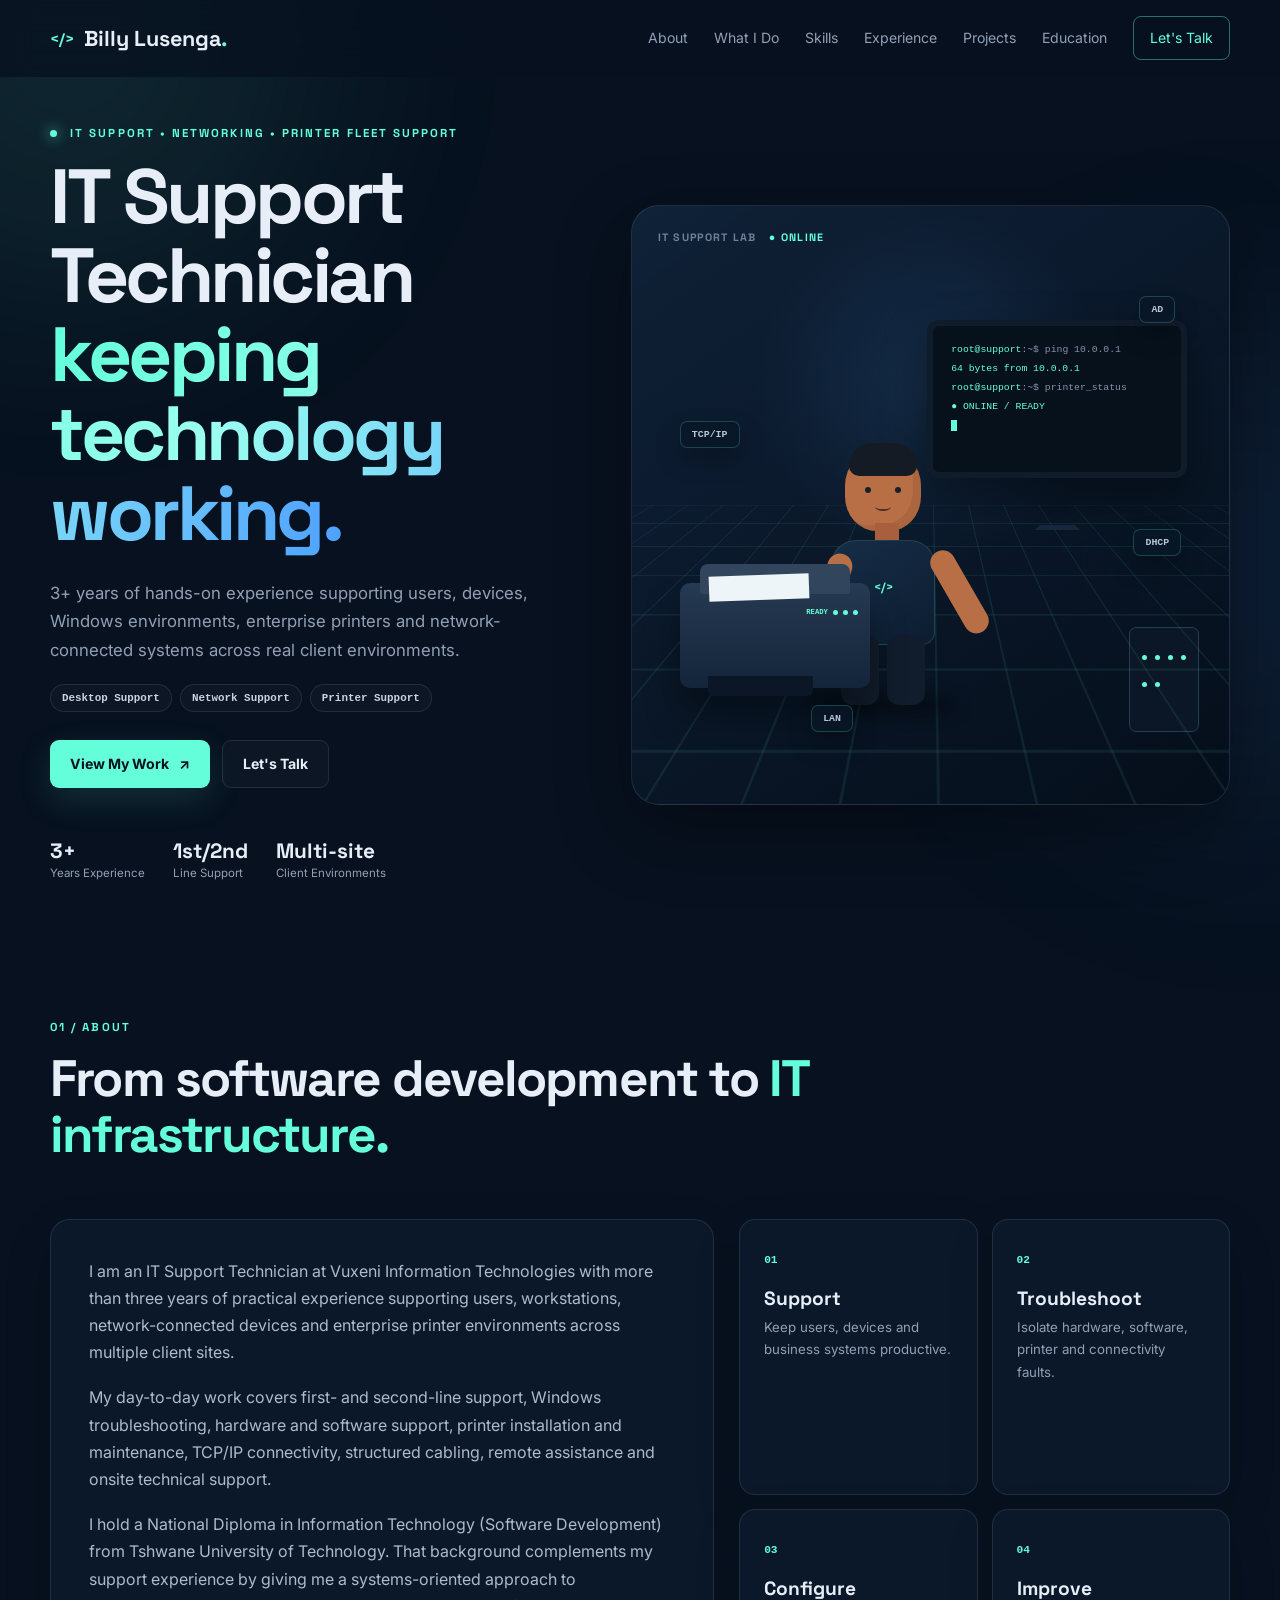
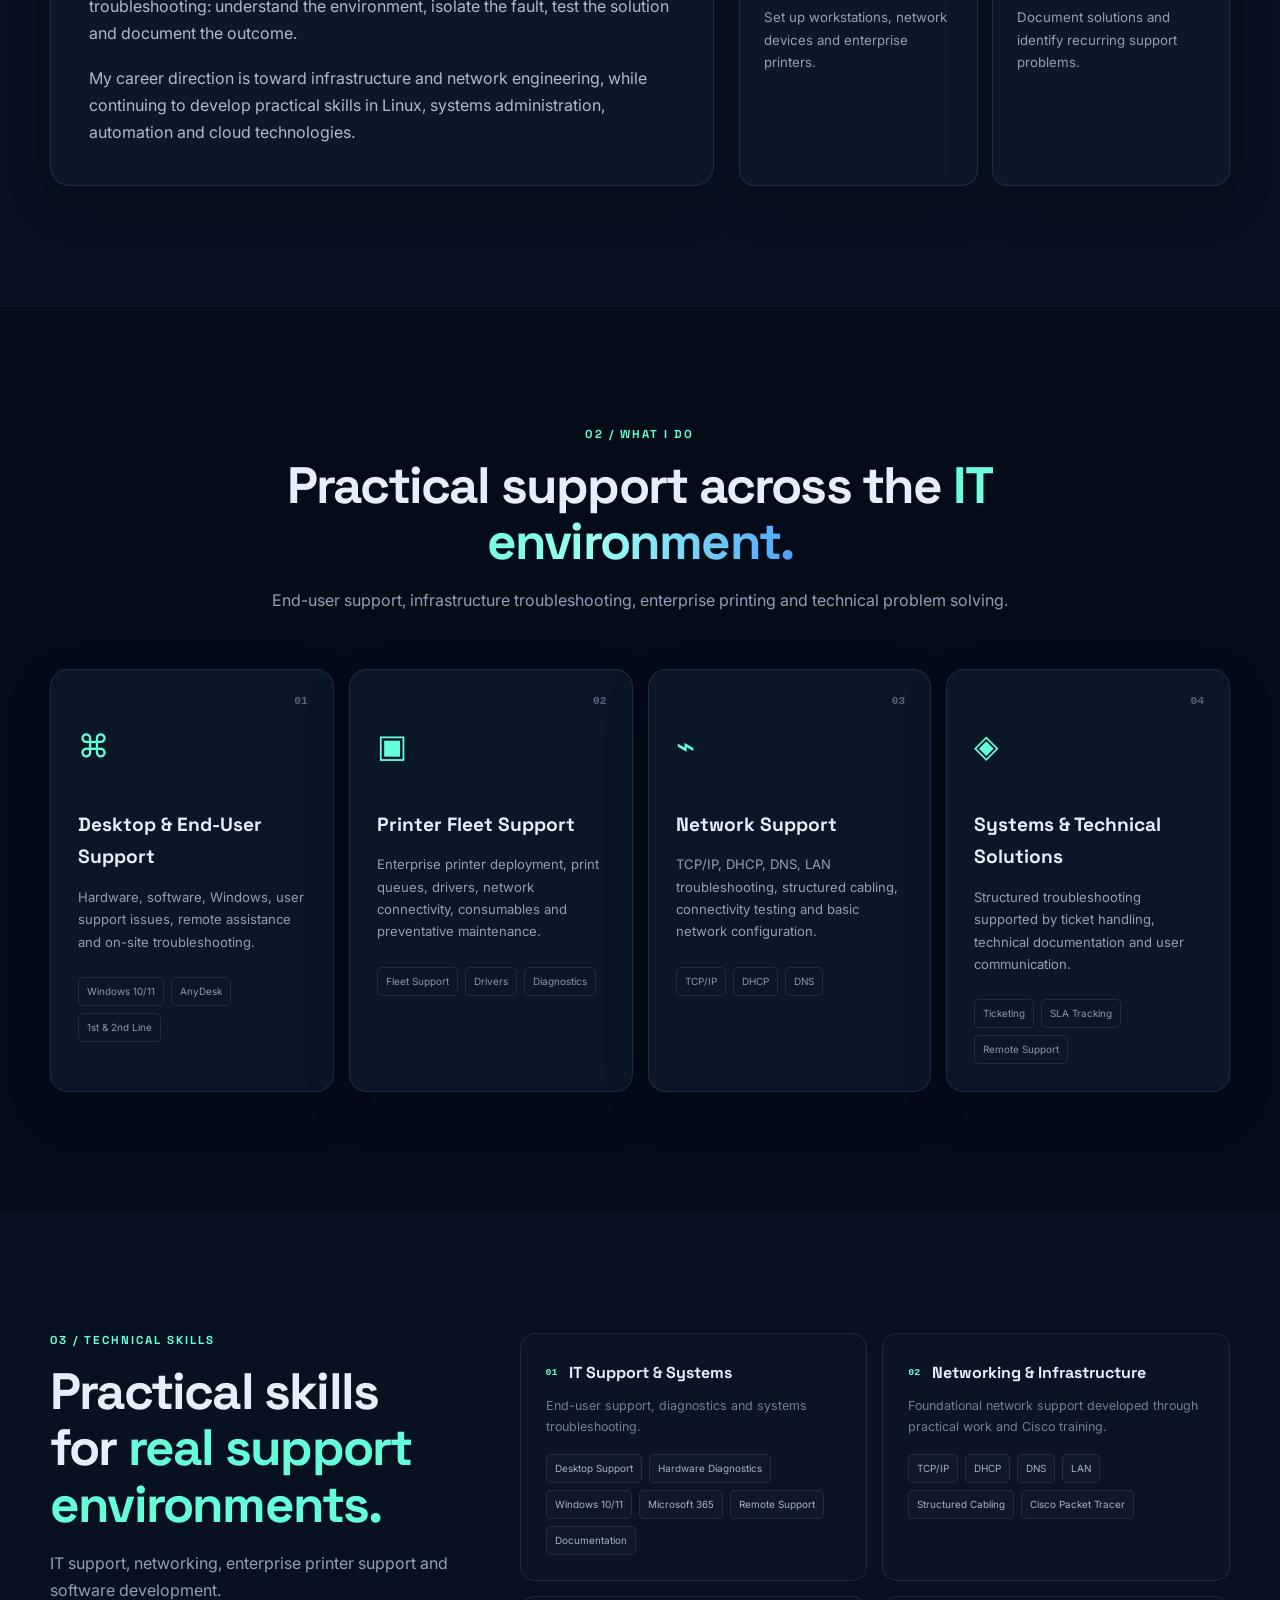
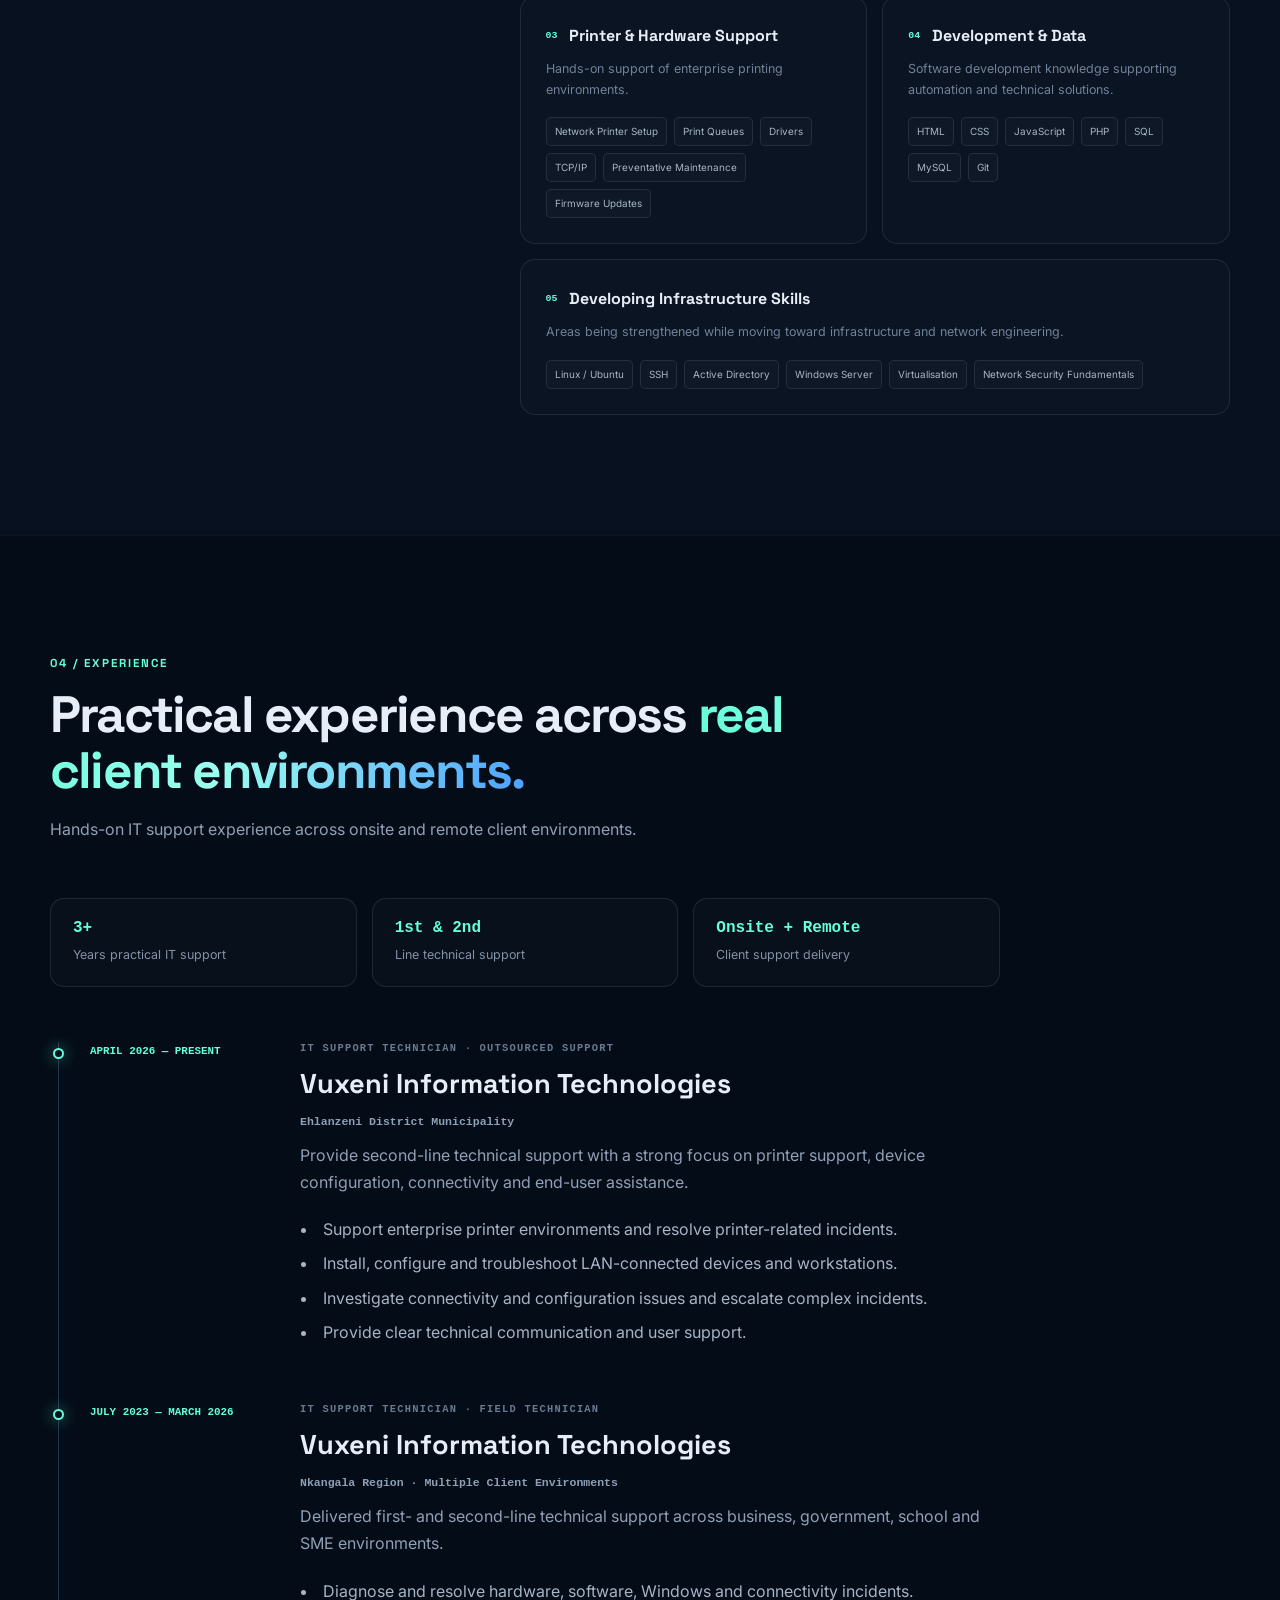
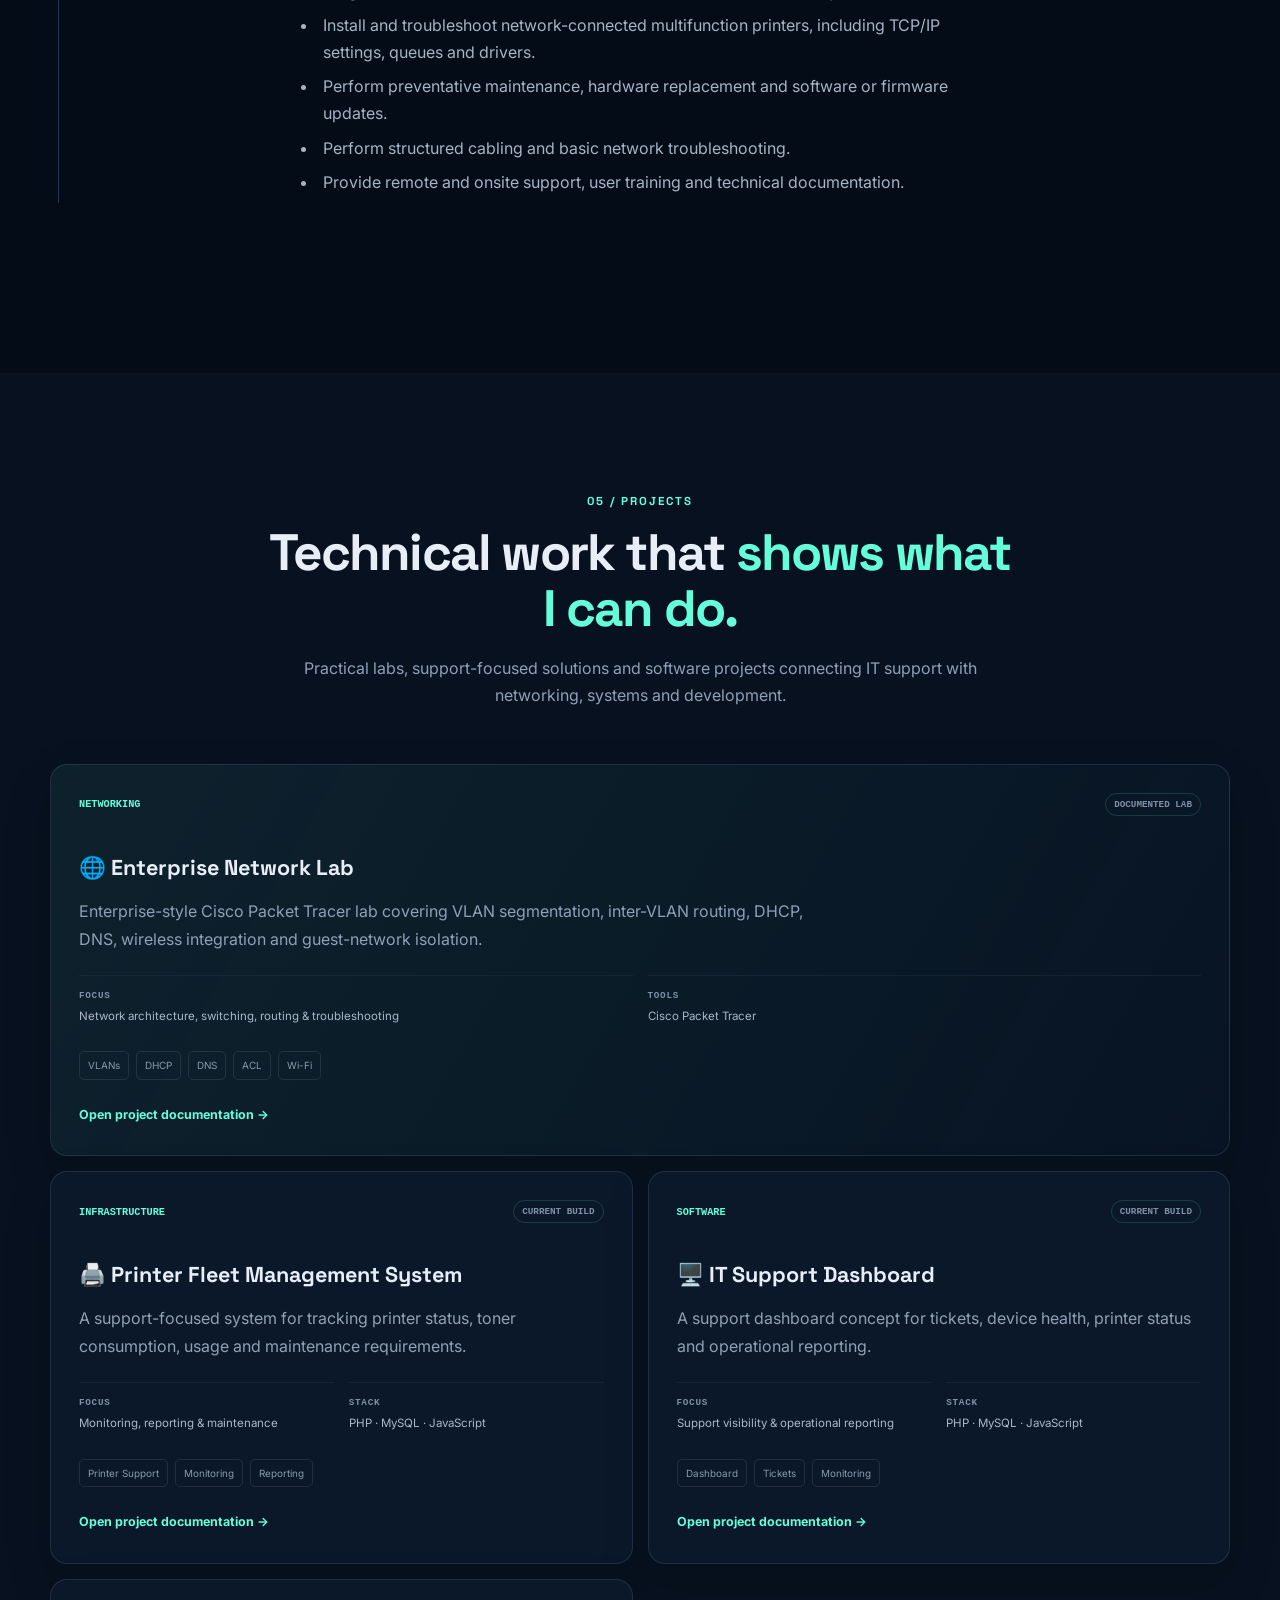
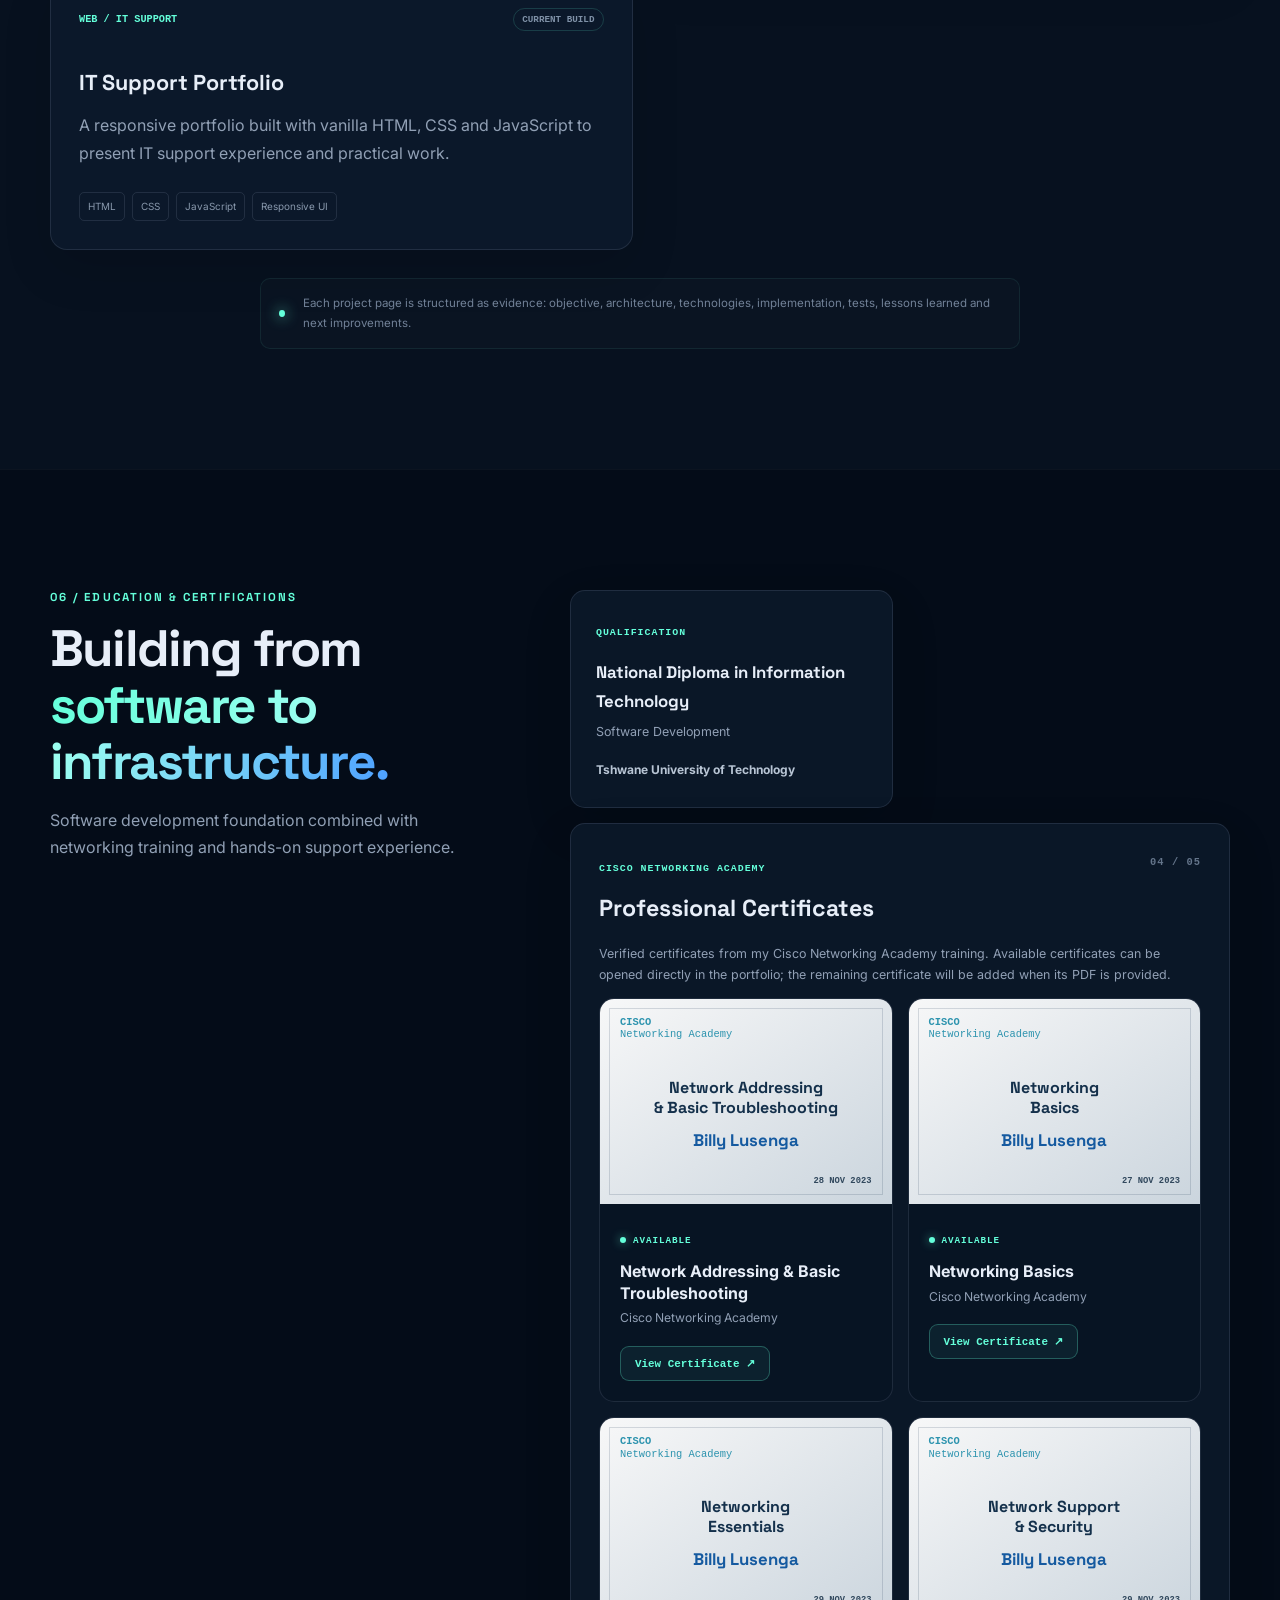
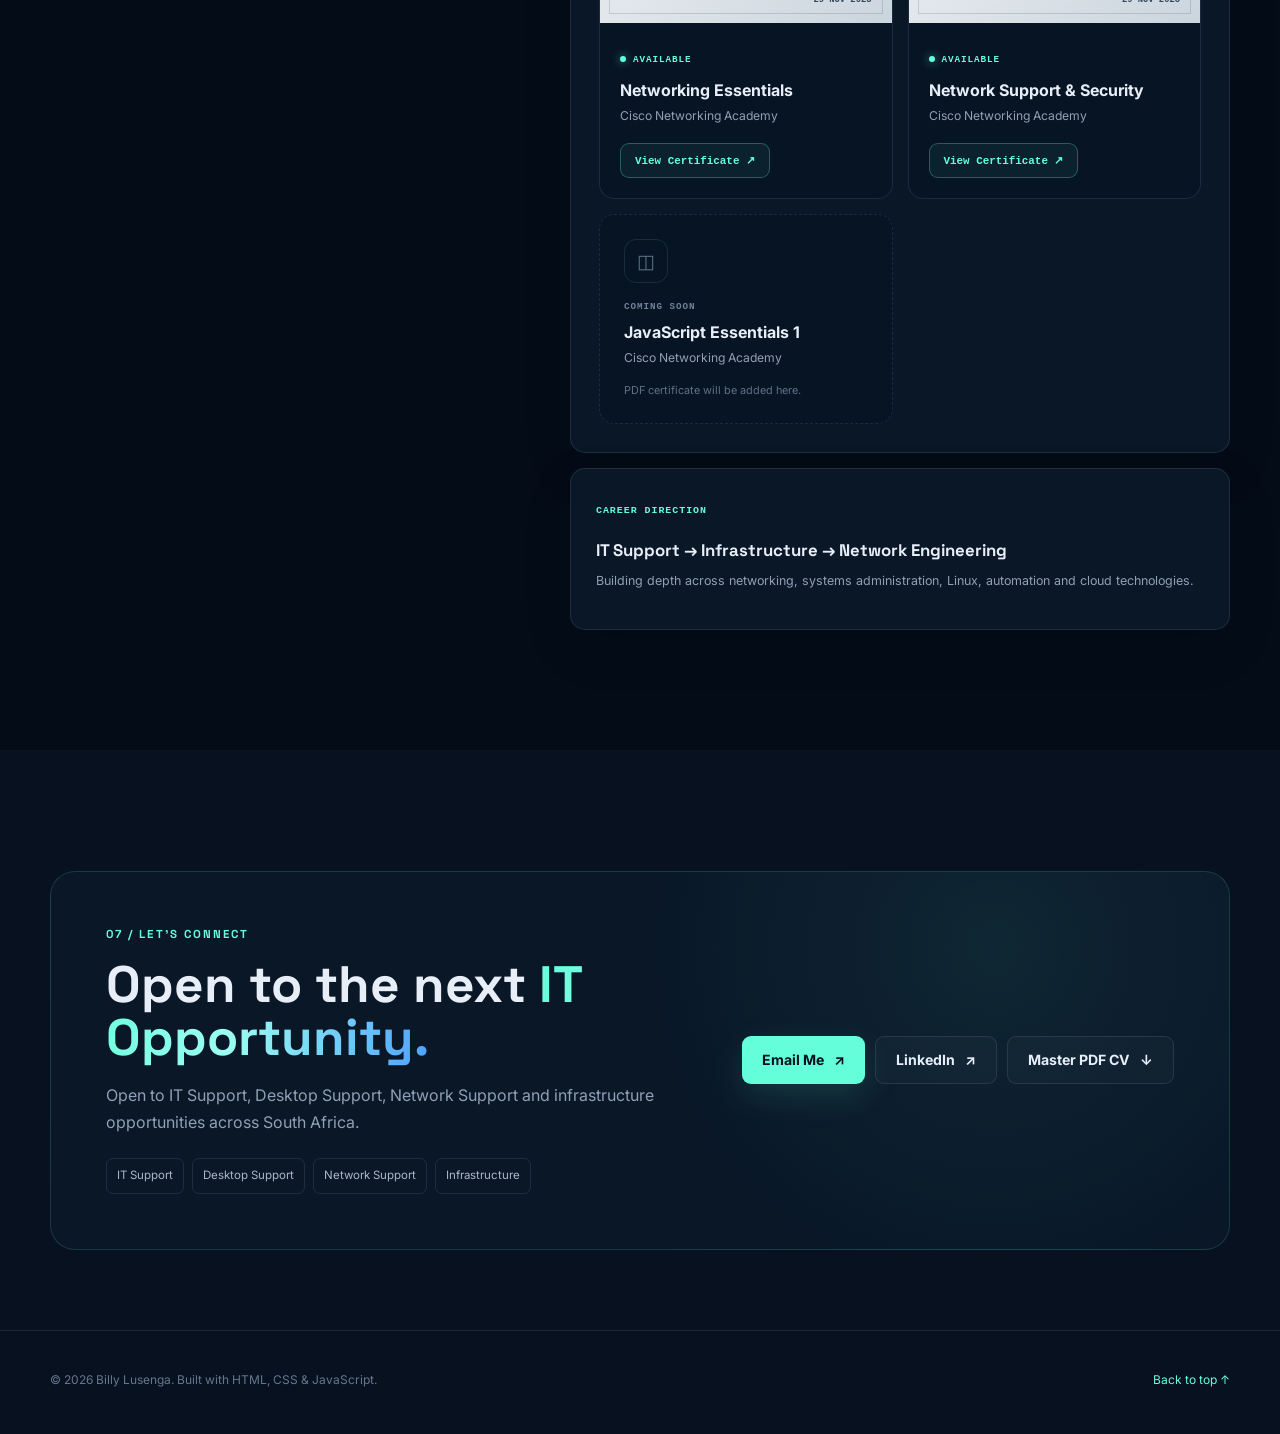
==== commit f9245286: "Add a new certification feature and updating the project documentation struture" ====
--- a/index.html
+++ b/index.html
@@ -502,16 +502,14 @@
               <span>VLANs</span><span>DHCP</span><span>DNS</span><span>ACL</span
               ><span>Wi-Fi</span>
             </div>
-            <a
-              class="project-link"
-              href="projects/enterprise-network-lab/index.html"
+            <a class="project-link" href="projects/enterprise-network-lab/"
               >Open project documentation →</a
             >
           </article>
           <article class="project-card reveal">
             <div class="project-top">
               <span class="project-type">INFRASTRUCTURE</span
-              ><span class="project-status">IN PROGRESS</span>
+              ><span class="project-status">CURRENT BUILD</span>
             </div>
             <h3>🖨️ Printer Fleet Management System</h3>
             <p>
@@ -531,16 +529,14 @@
               <span>Printer Support</span><span>Monitoring</span
               ><span>Reporting</span>
             </div>
-            <a
-              class="project-link"
-              href="projects/printer-fleet-management/index.html"
+            <a class="project-link" href="projects/printer-fleet-management/"
               >Open project documentation →</a
             >
           </article>
           <article class="project-card reveal">
             <div class="project-top">
               <span class="project-type">SOFTWARE</span
-              ><span class="project-status">CONCEPT IDEA</span>
+              ><span class="project-status">CURRENT BUILD</span>
             </div>
             <h3>🖥️ IT Support Dashboard</h3>
             <p>
@@ -559,22 +555,19 @@
             <div class="project-stack">
               <span>Dashboard</span><span>Tickets</span><span>Monitoring</span>
             </div>
-            <a
-              class="project-link"
-              href="projects/it-support-dashboard/index.html"
+            <a class="project-link" href="projects/it-support-dashboard/"
               >Open project documentation →</a
             >
           </article>
           <article class="project-card reveal">
             <div class="project-top">
               <span class="project-type">WEB / IT SUPPORT</span
-              ><span class="project-status">LIVE BUILD</span>
+              ><span class="project-status">CURRENT BUILD</span>
             </div>
             <h3>IT Support Portfolio</h3>
             <p>
-              A responsive portfolio built with HTML, CSS and JavaScript to
-              present IT support experience and practical work and show my
-              software development background.
+              A responsive portfolio built with vanilla HTML, CSS and JavaScript
+              to present IT support experience and practical work.
             </p>
             <div class="project-stack">
               <span>HTML</span><span>CSS</span><span>JavaScript</span
@@ -607,29 +600,162 @@
               </p>
             </div>
             <div class="credentials reveal">
-              <article class="credential-card">
+              <article class="credential-card qualification-card">
                 <span class="credential-label">QUALIFICATION</span>
                 <h3>National Diploma in Information Technology</h3>
                 <p>Software Development</p>
                 <strong>Tshwane University of Technology</strong>
               </article>
-              <article class="credential-card">
-                <span class="credential-label">CISCO NETWORKING ACADEMY</span>
-                <h3>Networking Foundations</h3>
-                <p>
-                  Networking Basics • Networking Essentials • Network Support &
-                  Security • Network Addressing & Troubleshooting
+
+              <div class="credential-card certificate-section-card">
+                <div class="certificate-section-heading">
+                  <div>
+                    <span class="credential-label"
+                      >CISCO NETWORKING ACADEMY</span
+                    >
+                    <h3>Professional Certificates</h3>
+                  </div>
+                  <span class="certificate-count">04 / 05</span>
+                </div>
+                <p class="certificate-intro">
+                  Verified certificates from my Cisco Networking Academy
+                  training. Available certificates can be opened directly in the
+                  portfolio; the remaining certificate will be added when its
+                  PDF is provided.
                 </p>
-              </article>
-              <article class="credential-card">
-                <span class="credential-label">DEVELOPMENT TRAINING</span>
-                <h3>JavaScript Essentials 1</h3>
-                <p>
-                  Programming fundamentals supporting software development and
-                  technical problem solving.
-                </p>
-              </article>
-              <article class="credential-card">
+                <div class="certificate-grid">
+                  <article class="certificate-card certificate-card-available">
+                    <div class="certificate-preview">
+                      <div class="certificate-watermark">
+                        CISCO<br /><span>Networking Academy</span>
+                      </div>
+                      <div class="certificate-preview-title">
+                        Network Addressing<br />&amp; Basic Troubleshooting
+                      </div>
+                      <div class="certificate-preview-name">Billy Lusenga</div>
+                      <div class="certificate-preview-date">28 NOV 2023</div>
+                    </div>
+                    <div class="certificate-card-body">
+                      <div>
+                        <span class="certificate-status available"
+                          >AVAILABLE</span
+                        >
+                        <h4>Network Addressing &amp; Basic Troubleshooting</h4>
+                        <p>Cisco Networking Academy</p>
+                      </div>
+                      <button
+                        class="certificate-button"
+                        type="button"
+                        data-certificate="assets/certificates/Network_Addressing_and_Basic_Troubleshooting.pdf"
+                        data-title="Network Addressing & Basic Troubleshooting"
+                      >
+                        View Certificate <span>↗</span>
+                      </button>
+                    </div>
+                  </article>
+
+                  <article class="certificate-card certificate-card-available">
+                    <div class="certificate-preview">
+                      <div class="certificate-watermark">
+                        CISCO<br /><span>Networking Academy</span>
+                      </div>
+                      <div class="certificate-preview-title">
+                        Networking<br />Basics
+                      </div>
+                      <div class="certificate-preview-name">Billy Lusenga</div>
+                      <div class="certificate-preview-date">27 NOV 2023</div>
+                    </div>
+                    <div class="certificate-card-body">
+                      <div>
+                        <span class="certificate-status available"
+                          >AVAILABLE</span
+                        >
+                        <h4>Networking Basics</h4>
+                        <p>Cisco Networking Academy</p>
+                      </div>
+                      <button
+                        class="certificate-button"
+                        type="button"
+                        data-certificate="assets/certificates/Networking_Basics.pdf"
+                        data-title="Networking Basics"
+                      >
+                        View Certificate <span>↗</span>
+                      </button>
+                    </div>
+                  </article>
+                  <article class="certificate-card certificate-card-available">
+                    <div class="certificate-preview">
+                      <div class="certificate-watermark">
+                        CISCO<br /><span>Networking Academy</span>
+                      </div>
+                      <div class="certificate-preview-title">
+                        Networking<br />Essentials
+                      </div>
+                      <div class="certificate-preview-name">Billy Lusenga</div>
+                      <div class="certificate-preview-date">29 NOV 2023</div>
+                    </div>
+                    <div class="certificate-card-body">
+                      <div>
+                        <span class="certificate-status available"
+                          >AVAILABLE</span
+                        >
+                        <h4>Networking Essentials</h4>
+                        <p>Cisco Networking Academy</p>
+                      </div>
+                      <button
+                        class="certificate-button"
+                        type="button"
+                        data-certificate="assets/certificates/Networking_Essentials.pdf"
+                        data-title="Networking Essentials"
+                      >
+                        View Certificate <span>↗</span>
+                      </button>
+                    </div>
+                  </article>
+                  <article class="certificate-card certificate-card-available">
+                    <div class="certificate-preview">
+                      <div class="certificate-watermark">
+                        CISCO<br /><span>Networking Academy</span>
+                      </div>
+                      <div class="certificate-preview-title">
+                        Network Support<br />&amp; Security
+                      </div>
+                      <div class="certificate-preview-name">Billy Lusenga</div>
+                      <div class="certificate-preview-date">29 NOV 2023</div>
+                    </div>
+                    <div class="certificate-card-body">
+                      <div>
+                        <span class="certificate-status available"
+                          >AVAILABLE</span
+                        >
+                        <h4>Network Support &amp; Security</h4>
+                        <p>Cisco Networking Academy</p>
+                      </div>
+                      <button
+                        class="certificate-button"
+                        type="button"
+                        data-certificate="assets/certificates/Network_Support_and_Security.pdf"
+                        data-title="Network Support & Security"
+                      >
+                        View Certificate <span>↗</span>
+                      </button>
+                    </div>
+                  </article>
+                  <article
+                    class="certificate-card certificate-card-placeholder"
+                  >
+                    <div class="certificate-placeholder-icon">◫</div>
+                    <span class="certificate-status pending">COMING SOON</span>
+                    <h4>JavaScript Essentials 1</h4>
+                    <p>Cisco Networking Academy</p>
+                    <span class="placeholder-note"
+                      >PDF certificate will be added here.</span
+                    >
+                  </article>
+                </div>
+              </div>
+
+              <article class="credential-card career-card">
                 <span class="credential-label">CAREER DIRECTION</span>
                 <h3>IT Support → Infrastructure → Network Engineering</h3>
                 <p>
@@ -641,6 +767,58 @@
           </div>
         </div>
       </section>
+
+      <div
+        class="certificate-modal"
+        id="certificateModal"
+        aria-hidden="true"
+        role="dialog"
+        aria-modal="true"
+        aria-labelledby="certificateModalTitle"
+      >
+        <div class="certificate-modal-backdrop" data-close-certificate></div>
+        <div class="certificate-modal-dialog">
+          <div class="certificate-modal-header">
+            <div>
+              <span class="credential-label">CERTIFICATE VIEWER</span>
+              <h3 id="certificateModalTitle">Certificate</h3>
+            </div>
+            <button
+              class="certificate-close"
+              type="button"
+              aria-label="Close certificate viewer"
+              data-close-certificate
+            >
+              ×
+            </button>
+          </div>
+          <div class="certificate-viewer">
+            <object id="certificatePdf" data="" type="application/pdf">
+              <p>
+                Your browser cannot display this PDF here.
+                <a
+                  id="certificateFallback"
+                  href=""
+                  target="_blank"
+                  rel="noopener noreferrer"
+                  >Open the certificate in a new tab</a
+                >.
+              </p>
+            </object>
+          </div>
+          <div class="certificate-modal-actions">
+            <a class="btn btn-primary" id="certificateDownload" href="" download
+              >Download Certificate <span>↓</span></a
+            ><button
+              class="btn btn-secondary"
+              type="button"
+              data-close-certificate
+            >
+              Close Viewer
+            </button>
+          </div>
+        </div>
+      </div>
 
       <section class="section contact container" id="contact">
         <div class="contact-card reveal">
--- a/css/style.css
+++ b/css/style.css
@@ -1,20 +1,1541 @@
-:root{--bg:#07111f;--bg-soft:#0b1728;--panel:rgba(14,29,48,.72);--text:#e7eef8;--muted:#91a0b5;--accent:#64ffda;--accent-2:#4ea1ff;--border:rgba(148,163,184,.16);--max:1180px;--shadow:0 25px 70px rgba(0,0,0,.35)}
-*{box-sizing:border-box;margin:0;padding:0}html{scroll-behavior:smooth}body{min-height:100vh;overflow-x:hidden;background:var(--bg);color:var(--text);font-family:Inter,sans-serif;line-height:1.7}::selection{background:var(--accent);color:var(--bg)}a{color:inherit;text-decoration:none}button,input,textarea{font:inherit}.container{width:min(calc(100% - 40px),var(--max));margin-inline:auto}.page-glow{position:fixed;width:500px;height:500px;border-radius:50%;filter:blur(120px);opacity:.09;pointer-events:none;z-index:-1}.glow-one{top:-200px;left:-180px;background:var(--accent)}.glow-two{right:-220px;top:35%;background:var(--accent-2)}
-.site-header{position:fixed;inset:0 0 auto;z-index:100;background:rgba(7,17,31,.78);border-bottom:1px solid transparent;backdrop-filter:blur(16px);transition:.3s}.site-header.scrolled{border-color:var(--border)}.nav{height:76px;display:flex;align-items:center;justify-content:space-between}.brand{display:inline-flex;align-items:center;gap:10px;font:700 1.35rem "Space Grotesk",sans-serif}.brand-mark{color:var(--accent);font-size:.95rem}.accent{color:var(--accent)}.nav-links{display:flex;align-items:center;gap:26px}.nav-links a{color:var(--muted);font-size:.88rem;transition:color .2s}.nav-links a:hover{color:var(--accent)}:focus-visible{outline:2px solid var(--accent);outline-offset:4px}.nav-cta{padding:9px 16px;border:1px solid rgba(100,255,218,.4);border-radius:8px;color:var(--accent)!important}.menu-toggle{display:none;border:0;background:transparent;cursor:pointer}.menu-toggle span{display:block;width:25px;height:2px;margin:5px;background:var(--text)}
-.hero{min-height:100vh;padding-top:110px;display:grid;grid-template-columns:.94fr 1.06fr;gap:50px;align-items:center}.eyebrow{margin-bottom:17px;color:var(--accent);font:700 .72rem "Space Grotesk",sans-serif;letter-spacing:.18em}.status-dot{display:inline-block;width:7px;height:7px;margin-right:8px;border-radius:50%;background:var(--accent);box-shadow:0 0 14px var(--accent)}h1,h2,h3{font-family:"Space Grotesk",sans-serif}.hero h1{max-width:720px;font-size:clamp(3rem,6vw,5.2rem);line-height:1.03;letter-spacing:-.045em}.gradient-text{background:linear-gradient(100deg,var(--accent),#9bfff0 45%,var(--accent-2));-webkit-background-clip:text;background-clip:text;color:transparent}.hero-text{max-width:640px;margin:26px 0 20px;color:var(--muted);font-size:1.05rem}.hero-tags{display:flex;flex-wrap:wrap;gap:8px;margin-bottom:28px}.hero-tags span{padding:7px 11px;border:1px solid var(--border);border-radius:999px;background:rgba(255,255,255,.025);color:#c9d4df;font:600 .68rem ui-monospace,monospace}.hero-actions{display:flex;gap:12px;flex-wrap:wrap}.btn{display:inline-flex;align-items:center;justify-content:center;gap:10px;min-height:48px;padding:0 20px;border-radius:9px;font-weight:700;font-size:.88rem;transition:transform .2s,box-shadow .2s,background .2s}.btn:hover{transform:translateY(-2px)}.btn-primary{color:var(--bg);background:var(--accent);box-shadow:0 12px 35px rgba(100,255,218,.13)}.btn-secondary{border:1px solid var(--border);background:rgba(255,255,255,.025)}.hero-stats{display:flex;gap:28px;margin-top:50px}.hero-stats div{display:grid}.hero-stats strong{font:700 1.3rem "Space Grotesk",sans-serif}.hero-stats span{color:var(--muted);font-size:.72rem}
-.hero-visual{position:relative;height:600px;overflow:hidden;border:1px solid var(--border);border-radius:28px;background:radial-gradient(circle at 50% 30%,rgba(78,161,255,.13),transparent 34%),linear-gradient(145deg,rgba(17,36,59,.88),rgba(5,14,26,.95));box-shadow:var(--shadow);perspective:1000px}.scene-grid{position:absolute;inset:50% -20% -35%;background-image:linear-gradient(rgba(100,255,218,.08) 1px,transparent 1px),linear-gradient(90deg,rgba(100,255,218,.08) 1px,transparent 1px);background-size:35px 35px;transform:perspective(450px) rotateX(62deg);transform-origin:top}.scene-label{position:absolute;top:24px;left:26px;color:#718197;font:700 .67rem "Space Grotesk",sans-serif;letter-spacing:.12em}.scene-label span{color:var(--accent);margin-left:8px}
-.character{position:absolute;left:42%;bottom:95px;width:120px;height:260px;animation:float 4s ease-in-out infinite;transform:translateX(-50%);z-index:4}.character-shadow{position:absolute;width:150px;height:24px;bottom:-8px;left:-15px;border-radius:50%;background:rgba(0,0,0,.4);filter:blur(8px)}.head{position:absolute;top:0;left:22px;width:76px;height:82px;border-radius:45% 45% 42% 42%;background:#b96f45;box-shadow:inset -8px -6px 0 rgba(0,0,0,.08)}.hair{position:absolute;inset:-6px 4px auto;height:33px;border-radius:45px 45px 20px 20px;background:#151b25}.face{position:absolute;inset:31px 0 0}.eye{position:absolute;top:7px;width:6px;height:6px;border-radius:50%;background:#15202b}.eye-left{left:20px}.eye-right{right:20px}.smile{position:absolute;left:30px;top:23px;width:16px;height:8px;border-bottom:2px solid #532e25;border-radius:50%}.neck{position:absolute;top:74px;left:52px;width:24px;height:26px;background:#a85f3d}.body{position:absolute;top:91px;left:8px;width:104px;height:105px;border-radius:25px 25px 13px 13px;background:linear-gradient(145deg,#162d47,#0d1d31);border:1px solid rgba(100,255,218,.15)}.shirt-logo{position:absolute;top:38px;left:42px;color:var(--accent);font:700 .75rem "Space Grotesk",sans-serif}.arm{position:absolute;top:11px;width:25px;height:92px;border-radius:20px;background:#b96f45}.arm-left{left:-15px;transform:rotate(18deg)}.arm-right{right:-15px;transform:rotate(-30deg);transform-origin:top;animation:work 1.7s ease-in-out infinite}.leg{position:absolute;top:186px;width:38px;height:70px;border-radius:12px;background:#111d2c}.leg-left{left:18px}.leg-right{right:18px}
-.monitor{position:absolute;right:7%;top:19%;width:260px;z-index:2}.monitor-screen{height:158px;padding:18px;overflow:hidden;border:6px solid #111c2b;border-radius:12px;background:#06111c;box-shadow:0 20px 45px rgba(0,0,0,.4);font:500 .61rem ui-monospace,monospace}.terminal-line{margin-bottom:8px;color:#8494aa}.terminal-line span,.success{color:var(--accent)}.terminal-cursor{display:inline-block;width:6px;height:11px;background:var(--accent);animation:blink 1s steps(2) infinite}.monitor-stand{width:45px;height:52px;margin:auto;border-bottom:5px solid #17263a;border-left:5px solid transparent;border-right:5px solid transparent}
-.printer{position:absolute;left:8%;bottom:116px;width:190px;height:105px;border-radius:10px;background:linear-gradient(#263a52,#14253a);box-shadow:0 25px 35px rgba(0,0,0,.35);z-index:5}.printer-top{position:absolute;top:-19px;left:20px;width:150px;height:30px;border-radius:8px 8px 3px 3px;background:#31465d}.printer-panel{position:absolute;right:12px;top:25px;display:flex;align-items:center;gap:5px;font:600 .45rem ui-monospace,monospace;color:var(--accent)}.printer-panel i{width:5px;height:5px;border-radius:50%;background:var(--accent)}.paper{position:absolute;left:29px;top:-8px;width:100px;height:25px;background:#eef5f8;transform:rotate(-2deg)}.printer-tray{position:absolute;left:28px;bottom:-8px;width:105px;height:20px;border-radius:0 0 6px 6px;background:#0b1727}.network-rack{position:absolute;right:5%;bottom:72px;width:70px;height:105px;padding:15px 10px;border-radius:7px;border:1px solid #263d58;background:#0b1726;z-index:2}.rack-light{display:inline-block;width:5px;height:5px;margin:2px;border-radius:50%;background:var(--accent);animation:blink 1.5s infinite}.floating-chip{position:absolute;padding:7px 11px;border:1px solid rgba(100,255,218,.2);border-radius:7px;background:rgba(9,23,39,.75);color:#b8c7d8;font:600 .62rem ui-monospace,monospace;box-shadow:0 12px 25px rgba(0,0,0,.25);backdrop-filter:blur(8px);z-index:6}.chip-one{top:36%;left:8%;animation:float 3s ease-in-out infinite}.chip-two{top:54%;right:8%;animation:float 3.6s ease-in-out infinite .3s}.chip-three{top:15%;right:9%;animation:float 3.3s ease-in-out infinite .7s}.chip-four{bottom:12%;left:30%;animation:float 4s ease-in-out infinite .5s}
-.section{padding-block:120px}.section-dark{background:rgba(2,10,19,.55);border-block:1px solid rgba(148,163,184,.05)}.section-heading{max-width:760px;margin-bottom:55px}.section-heading.centered{margin-inline:auto;text-align:center}.section-heading h2{font-size:clamp(2.2rem,4vw,3.6rem);line-height:1.1;letter-spacing:-.035em}.section-heading>p:last-child{color:var(--muted);margin-top:17px}
-.about-grid{display:grid;grid-template-columns:1.15fr .85fr;gap:25px}.glass,.metric-card,.service-card,.credential-card,.project-card{border:1px solid var(--border);background:var(--panel);box-shadow:0 18px 50px rgba(0,0,0,.12)}.about-card{padding:38px;border-radius:20px}.about-card p+p{margin-top:18px}.about-card p{color:#aebbc9}.about-metrics{display:grid;grid-template-columns:1fr 1fr;gap:14px}.metric-card{padding:24px;border-radius:16px}.metric-icon{color:var(--accent);font:700 .7rem ui-monospace,monospace}.metric-card strong{display:block;margin:15px 0 5px;font:700 1.2rem "Space Grotesk",sans-serif}.metric-card p{color:var(--muted);font-size:.83rem}
-.service-grid{display:grid;grid-template-columns:repeat(4,1fr);gap:15px}.service-card{position:relative;min-height:330px;padding:27px;border-radius:18px;overflow:hidden;transition:.25s}.service-card:hover,.project-card:hover,.credential-card:hover,.skill-group:hover{transform:translateY(-5px);border-color:rgba(100,255,218,.28)}.service-number{position:absolute;top:25px;right:25px;color:#56677d;font:700 .7rem ui-monospace,monospace}.service-icon{color:var(--accent);font-size:2rem;margin:22px 0 35px}.service-card h3{font-size:1.2rem;margin-bottom:12px}.service-card p{color:var(--muted);font-size:.82rem}.tag-row,.project-stack,.skill-list{display:flex;flex-wrap:wrap;gap:7px}.tag-row{margin-top:24px}.tag-row span,.project-stack span,.skill-list span{padding:5px 8px;border:1px solid var(--border);border-radius:5px;color:#8999ad;font-size:.62rem}
-.skills-layout{display:grid;grid-template-columns:.72fr 1.28fr;gap:70px;align-items:start}.skill-groups{display:grid;grid-template-columns:1fr 1fr;gap:15px}.skill-group{padding:25px;border:1px solid var(--border);border-radius:15px;background:rgba(255,255,255,.015);transition:.25s}.skill-group-wide{grid-column:span 2}.skill-group-header{display:flex;align-items:center;gap:12px;margin-bottom:10px}.skill-index{color:var(--accent);font:700 .62rem ui-monospace,monospace}.skill-group h3{margin:0;font-size:1rem}.skill-description{color:#718197;font-size:.78rem;line-height:1.65;margin-bottom:17px}.skill-list span{color:#a8b5c5;background:rgba(255,255,255,.018)}
-.experience-summary{display:grid;grid-template-columns:repeat(3,1fr);gap:15px;max-width:950px;margin-bottom:55px}.experience-stat{padding:20px 22px;border:1px solid var(--border);border-radius:14px;background:rgba(255,255,255,.018)}.experience-stat strong{display:block;color:var(--accent);font:700 1rem ui-monospace,monospace}.experience-stat span{display:block;margin-top:7px;color:#8392a5;font-size:.78rem}.timeline{position:relative;max-width:950px;padding-left:40px}.timeline:before{content:"";position:absolute;left:8px;top:0;bottom:0;width:1px;background:#24364d}.timeline-item{position:relative;display:grid;grid-template-columns:180px 1fr;gap:30px;margin-bottom:50px}.timeline-marker{position:absolute;left:-37px;top:6px;width:11px;height:11px;border:2px solid var(--accent);border-radius:50%;background:var(--bg);box-shadow:0 0 15px rgba(100,255,218,.5)}.timeline-date{color:var(--accent);font:600 .68rem ui-monospace,monospace;padding-top:3px}.role-type{color:#697a90;font:700 .65rem ui-monospace,monospace;letter-spacing:.12em}.timeline-content h3{margin:7px 0 13px;font-size:1.7rem}.timeline-content>p:not(.role-type){color:var(--muted);max-width:760px}.timeline-client{margin:-5px 0 14px;color:#8ea0b5!important;font:600 .72rem ui-monospace,monospace}.timeline-content ul{margin:20px 0 0 18px;color:#a7b4c4}.timeline-content li{margin:7px 0;padding-left:5px}
-.project-grid{display:grid;grid-template-columns:1fr 1fr;gap:15px}.project-card{min-height:250px;padding:28px;border-radius:17px;transition:.25s}.project-card.featured{grid-column:span 2;background:linear-gradient(120deg,rgba(100,255,218,.07),rgba(78,161,255,.025))}.project-top{display:flex;justify-content:space-between;align-items:center;gap:15px;color:var(--accent);font:600 .64rem ui-monospace,monospace}.project-status{padding:5px 8px;border:1px solid rgba(100,255,218,.16);border-radius:999px;color:#7f91a7;font-size:.58rem}.project-card h3{margin:34px 0 10px;font-size:1.35rem}.project-card p{color:var(--muted);max-width:760px;line-height:1.75}.project-details{display:grid;grid-template-columns:1fr 1fr;gap:15px;margin-top:22px}.project-details div{display:flex;flex-direction:column;gap:6px;padding-top:14px;border-top:1px solid rgba(148,163,184,.08)}.project-details strong{color:#7f91a7;font:700 .58rem ui-monospace,monospace;letter-spacing:.08em;text-transform:uppercase}.project-details span{color:#aab7c7;font-size:.72rem}.project-stack{margin-top:25px}.project-link{display:inline-flex;margin-top:24px;color:var(--accent);font-size:.78rem;font-weight:700}.projects-note{display:flex;align-items:center;gap:10px;max-width:760px;margin:28px auto 0;padding:15px 18px;border:1px solid rgba(100,255,218,.08);border-radius:10px;background:rgba(255,255,255,.015)}.projects-note p{color:#718197;font-size:.72rem}
-.education-grid{display:grid;grid-template-columns:.8fr 1.2fr;gap:80px}.credentials{display:grid;grid-template-columns:1fr 1fr;gap:15px}.credential-card{padding:25px;border-radius:15px;transition:.25s}.credential-label{color:var(--accent);font:700 .62rem ui-monospace,monospace;letter-spacing:.1em}.credential-card h3{margin:15px 0 5px;font-size:1.05rem}.credential-card p{color:var(--muted);font-size:.78rem;margin-bottom:13px}.credential-card strong{color:#b8c5d4;font-size:.75rem}
-.contact{padding-bottom:80px}.contact-card{display:flex;align-items:center;justify-content:space-between;gap:40px;padding:55px;border:1px solid rgba(100,255,218,.16);border-radius:25px;background:radial-gradient(circle at 80% 20%,rgba(100,255,218,.07),transparent 35%),rgba(11,26,43,.7)}.contact-copy{max-width:760px}.contact-card h2{font-size:clamp(2.3rem,4vw,4rem);line-height:1.04}.contact-card p:not(.eyebrow){color:var(--muted);margin-top:17px}.contact-focus{display:flex;flex-wrap:wrap;gap:8px;margin-top:22px}.contact-focus span{padding:7px 10px;border:1px solid var(--border);border-radius:7px;color:#aab8c9;font-size:.72rem}.contact-actions{display:flex;gap:10px;flex-wrap:wrap;flex-shrink:0;max-width:520px}.footer{border-top:1px solid var(--border)}.footer-inner{min-height:100px;display:flex;align-items:center;justify-content:space-between;gap:25px;color:#66778c;font-size:.75rem}.footer a{color:var(--accent)}
-.reveal{opacity:1;transform:none;transition:opacity .7s,transform .7s}.js .reveal{opacity:0;transform:translateY(25px)}.reveal.visible{opacity:1;transform:none}@keyframes float{0%,100%{transform:translate(-50%,0)}50%{transform:translate(-50%,-10px)}}@keyframes work{0%,100%{transform:rotate(-30deg)}50%{transform:rotate(-45deg)}}@keyframes blink{50%{opacity:.2}}
-@media(max-width:1050px){.service-grid{grid-template-columns:1fr 1fr}.hero{grid-template-columns:1fr;padding-top:130px}.hero-copy{max-width:800px}.hero-visual{max-width:800px;width:100%}.skills-layout,.education-grid{grid-template-columns:1fr;gap:35px}}
-@media(max-width:760px){.container{width:min(calc(100% - 28px),var(--max))}.menu-toggle{display:block}.nav-links{position:absolute;top:76px;left:14px;right:14px;display:none;flex-direction:column;align-items:stretch;gap:0;padding:10px;border:1px solid var(--border);border-radius:12px;background:rgba(7,17,31,.97)}.nav-links.open{display:flex}.nav-links a{padding:13px}.nav-cta{text-align:center}.hero{padding-top:110px}.hero h1{font-size:clamp(2.7rem,13vw,4rem)}.hero-stats{gap:16px}.contact-card{padding:35px 25px;flex-direction:column;align-items:flex-start}.contact-actions{width:100%}.contact-actions .btn{flex:1}.footer-inner{padding-block:20px;flex-direction:column;align-items:flex-start}.hero-visual{height:470px}.monitor{right:4%;width:200px;top:17%}.monitor-screen{height:125px;padding:12px;font-size:.48rem}.printer{left:3%;bottom:80px;transform:scale(.82);transform-origin:bottom left}.network-rack{right:3%;bottom:40px;transform:scale(.75)}.character{bottom:65px;transform:translateX(-50%) scale(.85)}.floating-chip{font-size:.55rem}.about-grid,.service-grid,.project-grid,.credentials,.skill-groups{grid-template-columns:1fr}.skill-group-wide,.project-card.featured{grid-column:auto}.project-details{grid-template-columns:1fr}.project-top{align-items:flex-start;flex-direction:column}.timeline{padding-left:28px}.timeline-item{grid-template-columns:1fr;gap:8px}.timeline-marker{left:-25px}.experience-summary{grid-template-columns:1fr;margin-bottom:40px}}
-@media(prefers-reduced-motion:reduce){html{scroll-behavior:auto}*,*::before,*::after{animation-duration:.01ms!important;animation-iteration-count:1!important;transition-duration:.01ms!important}.reveal,.js .reveal{opacity:1;transform:none}}
+:root {
+  --bg: #07111f;
+  --bg-soft: #0b1728;
+  --panel: rgba(14, 29, 48, 0.72);
+  --text: #e7eef8;
+  --muted: #91a0b5;
+  --accent: #64ffda;
+  --accent-2: #4ea1ff;
+  --border: rgba(148, 163, 184, 0.16);
+  --max: 1180px;
+  --shadow: 0 25px 70px rgba(0, 0, 0, 0.35);
+}
+* {
+  box-sizing: border-box;
+  margin: 0;
+  padding: 0;
+}
+html {
+  scroll-behavior: smooth;
+}
+body {
+  min-height: 100vh;
+  overflow-x: hidden;
+  background: var(--bg);
+  color: var(--text);
+  font-family: Inter, sans-serif;
+  line-height: 1.7;
+}
+::selection {
+  background: var(--accent);
+  color: var(--bg);
+}
+a {
+  color: inherit;
+  text-decoration: none;
+}
+button,
+input,
+textarea {
+  font: inherit;
+}
+.container {
+  width: min(calc(100% - 40px), var(--max));
+  margin-inline: auto;
+}
+.page-glow {
+  position: fixed;
+  width: 500px;
+  height: 500px;
+  border-radius: 50%;
+  filter: blur(120px);
+  opacity: 0.09;
+  pointer-events: none;
+  z-index: -1;
+}
+.glow-one {
+  top: -200px;
+  left: -180px;
+  background: var(--accent);
+}
+.glow-two {
+  right: -220px;
+  top: 35%;
+  background: var(--accent-2);
+}
+.site-header {
+  position: fixed;
+  inset: 0 0 auto;
+  z-index: 100;
+  background: rgba(7, 17, 31, 0.78);
+  border-bottom: 1px solid transparent;
+  backdrop-filter: blur(16px);
+  transition: 0.3s;
+}
+.site-header.scrolled {
+  border-color: var(--border);
+}
+.nav {
+  height: 76px;
+  display: flex;
+  align-items: center;
+  justify-content: space-between;
+}
+.brand {
+  display: inline-flex;
+  align-items: center;
+  gap: 10px;
+  font:
+    700 1.35rem "Space Grotesk",
+    sans-serif;
+}
+.brand-mark {
+  color: var(--accent);
+  font-size: 0.95rem;
+}
+.accent {
+  color: var(--accent);
+}
+.nav-links {
+  display: flex;
+  align-items: center;
+  gap: 26px;
+}
+.nav-links a {
+  color: var(--muted);
+  font-size: 0.88rem;
+  transition: color 0.2s;
+}
+.nav-links a:hover {
+  color: var(--accent);
+}
+:focus-visible {
+  outline: 2px solid var(--accent);
+  outline-offset: 4px;
+}
+.nav-cta {
+  padding: 9px 16px;
+  border: 1px solid rgba(100, 255, 218, 0.4);
+  border-radius: 8px;
+  color: var(--accent) !important;
+}
+.menu-toggle {
+  display: none;
+  border: 0;
+  background: transparent;
+  cursor: pointer;
+}
+.menu-toggle span {
+  display: block;
+  width: 25px;
+  height: 2px;
+  margin: 5px;
+  background: var(--text);
+}
+.hero {
+  min-height: 100vh;
+  padding-top: 110px;
+  display: grid;
+  grid-template-columns: 0.94fr 1.06fr;
+  gap: 50px;
+  align-items: center;
+}
+.eyebrow {
+  margin-bottom: 17px;
+  color: var(--accent);
+  font:
+    700 0.72rem "Space Grotesk",
+    sans-serif;
+  letter-spacing: 0.18em;
+}
+.status-dot {
+  display: inline-block;
+  width: 7px;
+  height: 7px;
+  margin-right: 8px;
+  border-radius: 50%;
+  background: var(--accent);
+  box-shadow: 0 0 14px var(--accent);
+}
+h1,
+h2,
+h3 {
+  font-family: "Space Grotesk", sans-serif;
+}
+.hero h1 {
+  max-width: 720px;
+  font-size: clamp(3rem, 6vw, 5.2rem);
+  line-height: 1.03;
+  letter-spacing: -0.045em;
+}
+.gradient-text {
+  background: linear-gradient(
+    100deg,
+    var(--accent),
+    #9bfff0 45%,
+    var(--accent-2)
+  );
+  -webkit-background-clip: text;
+  background-clip: text;
+  color: transparent;
+}
+.hero-text {
+  max-width: 640px;
+  margin: 26px 0 20px;
+  color: var(--muted);
+  font-size: 1.05rem;
+}
+.hero-tags {
+  display: flex;
+  flex-wrap: wrap;
+  gap: 8px;
+  margin-bottom: 28px;
+}
+.hero-tags span {
+  padding: 7px 11px;
+  border: 1px solid var(--border);
+  border-radius: 999px;
+  background: rgba(255, 255, 255, 0.025);
+  color: #c9d4df;
+  font:
+    600 0.68rem ui-monospace,
+    monospace;
+}
+.hero-actions {
+  display: flex;
+  gap: 12px;
+  flex-wrap: wrap;
+}
+.btn {
+  display: inline-flex;
+  align-items: center;
+  justify-content: center;
+  gap: 10px;
+  min-height: 48px;
+  padding: 0 20px;
+  border-radius: 9px;
+  font-weight: 700;
+  font-size: 0.88rem;
+  transition:
+    transform 0.2s,
+    box-shadow 0.2s,
+    background 0.2s;
+}
+.btn:hover {
+  transform: translateY(-2px);
+}
+.btn-primary {
+  color: var(--bg);
+  background: var(--accent);
+  box-shadow: 0 12px 35px rgba(100, 255, 218, 0.13);
+}
+.btn-secondary {
+  border: 1px solid var(--border);
+  background: rgba(255, 255, 255, 0.025);
+}
+.hero-stats {
+  display: flex;
+  gap: 28px;
+  margin-top: 50px;
+}
+.hero-stats div {
+  display: grid;
+}
+.hero-stats strong {
+  font:
+    700 1.3rem "Space Grotesk",
+    sans-serif;
+}
+.hero-stats span {
+  color: var(--muted);
+  font-size: 0.72rem;
+}
+.hero-visual {
+  position: relative;
+  height: 600px;
+  overflow: hidden;
+  border: 1px solid var(--border);
+  border-radius: 28px;
+  background:
+    radial-gradient(
+      circle at 50% 30%,
+      rgba(78, 161, 255, 0.13),
+      transparent 34%
+    ),
+    linear-gradient(145deg, rgba(17, 36, 59, 0.88), rgba(5, 14, 26, 0.95));
+  box-shadow: var(--shadow);
+  perspective: 1000px;
+}
+.scene-grid {
+  position: absolute;
+  inset: 50% -20% -35%;
+  background-image:
+    linear-gradient(rgba(100, 255, 218, 0.08) 1px, transparent 1px),
+    linear-gradient(90deg, rgba(100, 255, 218, 0.08) 1px, transparent 1px);
+  background-size: 35px 35px;
+  transform: perspective(450px) rotateX(62deg);
+  transform-origin: top;
+}
+.scene-label {
+  position: absolute;
+  top: 24px;
+  left: 26px;
+  color: #718197;
+  font:
+    700 0.67rem "Space Grotesk",
+    sans-serif;
+  letter-spacing: 0.12em;
+}
+.scene-label span {
+  color: var(--accent);
+  margin-left: 8px;
+}
+.character {
+  position: absolute;
+  left: 42%;
+  bottom: 95px;
+  width: 120px;
+  height: 260px;
+  animation: float 4s ease-in-out infinite;
+  transform: translateX(-50%);
+  z-index: 4;
+}
+.character-shadow {
+  position: absolute;
+  width: 150px;
+  height: 24px;
+  bottom: -8px;
+  left: -15px;
+  border-radius: 50%;
+  background: rgba(0, 0, 0, 0.4);
+  filter: blur(8px);
+}
+.head {
+  position: absolute;
+  top: 0;
+  left: 22px;
+  width: 76px;
+  height: 82px;
+  border-radius: 45% 45% 42% 42%;
+  background: #b96f45;
+  box-shadow: inset -8px -6px 0 rgba(0, 0, 0, 0.08);
+}
+.hair {
+  position: absolute;
+  inset: -6px 4px auto;
+  height: 33px;
+  border-radius: 45px 45px 20px 20px;
+  background: #151b25;
+}
+.face {
+  position: absolute;
+  inset: 31px 0 0;
+}
+.eye {
+  position: absolute;
+  top: 7px;
+  width: 6px;
+  height: 6px;
+  border-radius: 50%;
+  background: #15202b;
+}
+.eye-left {
+  left: 20px;
+}
+.eye-right {
+  right: 20px;
+}
+.smile {
+  position: absolute;
+  left: 30px;
+  top: 23px;
+  width: 16px;
+  height: 8px;
+  border-bottom: 2px solid #532e25;
+  border-radius: 50%;
+}
+.neck {
+  position: absolute;
+  top: 74px;
+  left: 52px;
+  width: 24px;
+  height: 26px;
+  background: #a85f3d;
+}
+.body {
+  position: absolute;
+  top: 91px;
+  left: 8px;
+  width: 104px;
+  height: 105px;
+  border-radius: 25px 25px 13px 13px;
+  background: linear-gradient(145deg, #162d47, #0d1d31);
+  border: 1px solid rgba(100, 255, 218, 0.15);
+}
+.shirt-logo {
+  position: absolute;
+  top: 38px;
+  left: 42px;
+  color: var(--accent);
+  font:
+    700 0.75rem "Space Grotesk",
+    sans-serif;
+}
+.arm {
+  position: absolute;
+  top: 11px;
+  width: 25px;
+  height: 92px;
+  border-radius: 20px;
+  background: #b96f45;
+}
+.arm-left {
+  left: -15px;
+  transform: rotate(18deg);
+}
+.arm-right {
+  right: -15px;
+  transform: rotate(-30deg);
+  transform-origin: top;
+  animation: work 1.7s ease-in-out infinite;
+}
+.leg {
+  position: absolute;
+  top: 186px;
+  width: 38px;
+  height: 70px;
+  border-radius: 12px;
+  background: #111d2c;
+}
+.leg-left {
+  left: 18px;
+}
+.leg-right {
+  right: 18px;
+}
+.monitor {
+  position: absolute;
+  right: 7%;
+  top: 19%;
+  width: 260px;
+  z-index: 2;
+}
+.monitor-screen {
+  height: 158px;
+  padding: 18px;
+  overflow: hidden;
+  border: 6px solid #111c2b;
+  border-radius: 12px;
+  background: #06111c;
+  box-shadow: 0 20px 45px rgba(0, 0, 0, 0.4);
+  font:
+    500 0.61rem ui-monospace,
+    monospace;
+}
+.terminal-line {
+  margin-bottom: 8px;
+  color: #8494aa;
+}
+.terminal-line span,
+.success {
+  color: var(--accent);
+}
+.terminal-cursor {
+  display: inline-block;
+  width: 6px;
+  height: 11px;
+  background: var(--accent);
+  animation: blink 1s steps(2) infinite;
+}
+.monitor-stand {
+  width: 45px;
+  height: 52px;
+  margin: auto;
+  border-bottom: 5px solid #17263a;
+  border-left: 5px solid transparent;
+  border-right: 5px solid transparent;
+}
+.printer {
+  position: absolute;
+  left: 8%;
+  bottom: 116px;
+  width: 190px;
+  height: 105px;
+  border-radius: 10px;
+  background: linear-gradient(#263a52, #14253a);
+  box-shadow: 0 25px 35px rgba(0, 0, 0, 0.35);
+  z-index: 5;
+}
+.printer-top {
+  position: absolute;
+  top: -19px;
+  left: 20px;
+  width: 150px;
+  height: 30px;
+  border-radius: 8px 8px 3px 3px;
+  background: #31465d;
+}
+.printer-panel {
+  position: absolute;
+  right: 12px;
+  top: 25px;
+  display: flex;
+  align-items: center;
+  gap: 5px;
+  font:
+    600 0.45rem ui-monospace,
+    monospace;
+  color: var(--accent);
+}
+.printer-panel i {
+  width: 5px;
+  height: 5px;
+  border-radius: 50%;
+  background: var(--accent);
+}
+.paper {
+  position: absolute;
+  left: 29px;
+  top: -8px;
+  width: 100px;
+  height: 25px;
+  background: #eef5f8;
+  transform: rotate(-2deg);
+}
+.printer-tray {
+  position: absolute;
+  left: 28px;
+  bottom: -8px;
+  width: 105px;
+  height: 20px;
+  border-radius: 0 0 6px 6px;
+  background: #0b1727;
+}
+.network-rack {
+  position: absolute;
+  right: 5%;
+  bottom: 72px;
+  width: 70px;
+  height: 105px;
+  padding: 15px 10px;
+  border-radius: 7px;
+  border: 1px solid #263d58;
+  background: #0b1726;
+  z-index: 2;
+}
+.rack-light {
+  display: inline-block;
+  width: 5px;
+  height: 5px;
+  margin: 2px;
+  border-radius: 50%;
+  background: var(--accent);
+  animation: blink 1.5s infinite;
+}
+.floating-chip {
+  position: absolute;
+  padding: 7px 11px;
+  border: 1px solid rgba(100, 255, 218, 0.2);
+  border-radius: 7px;
+  background: rgba(9, 23, 39, 0.75);
+  color: #b8c7d8;
+  font:
+    600 0.62rem ui-monospace,
+    monospace;
+  box-shadow: 0 12px 25px rgba(0, 0, 0, 0.25);
+  backdrop-filter: blur(8px);
+  z-index: 6;
+}
+.chip-one {
+  top: 36%;
+  left: 8%;
+  animation: float 3s ease-in-out infinite;
+}
+.chip-two {
+  top: 54%;
+  right: 8%;
+  animation: float 3.6s ease-in-out infinite 0.3s;
+}
+.chip-three {
+  top: 15%;
+  right: 9%;
+  animation: float 3.3s ease-in-out infinite 0.7s;
+}
+.chip-four {
+  bottom: 12%;
+  left: 30%;
+  animation: float 4s ease-in-out infinite 0.5s;
+}
+.section {
+  padding-block: 120px;
+}
+.section-dark {
+  background: rgba(2, 10, 19, 0.55);
+  border-block: 1px solid rgba(148, 163, 184, 0.05);
+}
+.section-heading {
+  max-width: 760px;
+  margin-bottom: 55px;
+}
+.section-heading.centered {
+  margin-inline: auto;
+  text-align: center;
+}
+.section-heading h2 {
+  font-size: clamp(2.2rem, 4vw, 3.6rem);
+  line-height: 1.1;
+  letter-spacing: -0.035em;
+}
+.section-heading > p:last-child {
+  color: var(--muted);
+  margin-top: 17px;
+}
+.about-grid {
+  display: grid;
+  grid-template-columns: 1.15fr 0.85fr;
+  gap: 25px;
+}
+.glass,
+.metric-card,
+.service-card,
+.credential-card,
+.project-card {
+  border: 1px solid var(--border);
+  background: var(--panel);
+  box-shadow: 0 18px 50px rgba(0, 0, 0, 0.12);
+}
+.about-card {
+  padding: 38px;
+  border-radius: 20px;
+}
+.about-card p + p {
+  margin-top: 18px;
+}
+.about-card p {
+  color: #aebbc9;
+}
+.about-metrics {
+  display: grid;
+  grid-template-columns: 1fr 1fr;
+  gap: 14px;
+}
+.metric-card {
+  padding: 24px;
+  border-radius: 16px;
+}
+.metric-icon {
+  color: var(--accent);
+  font:
+    700 0.7rem ui-monospace,
+    monospace;
+}
+.metric-card strong {
+  display: block;
+  margin: 15px 0 5px;
+  font:
+    700 1.2rem "Space Grotesk",
+    sans-serif;
+}
+.metric-card p {
+  color: var(--muted);
+  font-size: 0.83rem;
+}
+.service-grid {
+  display: grid;
+  grid-template-columns: repeat(4, 1fr);
+  gap: 15px;
+}
+.service-card {
+  position: relative;
+  min-height: 330px;
+  padding: 27px;
+  border-radius: 18px;
+  overflow: hidden;
+  transition: 0.25s;
+}
+.service-card:hover,
+.project-card:hover,
+.credential-card:hover,
+.skill-group:hover {
+  transform: translateY(-5px);
+  border-color: rgba(100, 255, 218, 0.28);
+}
+.service-number {
+  position: absolute;
+  top: 25px;
+  right: 25px;
+  color: #56677d;
+  font:
+    700 0.7rem ui-monospace,
+    monospace;
+}
+.service-icon {
+  color: var(--accent);
+  font-size: 2rem;
+  margin: 22px 0 35px;
+}
+.service-card h3 {
+  font-size: 1.2rem;
+  margin-bottom: 12px;
+}
+.service-card p {
+  color: var(--muted);
+  font-size: 0.82rem;
+}
+.tag-row,
+.project-stack,
+.skill-list {
+  display: flex;
+  flex-wrap: wrap;
+  gap: 7px;
+}
+.tag-row {
+  margin-top: 24px;
+}
+.tag-row span,
+.project-stack span,
+.skill-list span {
+  padding: 5px 8px;
+  border: 1px solid var(--border);
+  border-radius: 5px;
+  color: #8999ad;
+  font-size: 0.62rem;
+}
+.skills-layout {
+  display: grid;
+  grid-template-columns: 0.72fr 1.28fr;
+  gap: 70px;
+  align-items: start;
+}
+.skill-groups {
+  display: grid;
+  grid-template-columns: 1fr 1fr;
+  gap: 15px;
+}
+.skill-group {
+  padding: 25px;
+  border: 1px solid var(--border);
+  border-radius: 15px;
+  background: rgba(255, 255, 255, 0.015);
+  transition: 0.25s;
+}
+.skill-group-wide {
+  grid-column: span 2;
+}
+.skill-group-header {
+  display: flex;
+  align-items: center;
+  gap: 12px;
+  margin-bottom: 10px;
+}
+.skill-index {
+  color: var(--accent);
+  font:
+    700 0.62rem ui-monospace,
+    monospace;
+}
+.skill-group h3 {
+  margin: 0;
+  font-size: 1rem;
+}
+.skill-description {
+  color: #718197;
+  font-size: 0.78rem;
+  line-height: 1.65;
+  margin-bottom: 17px;
+}
+.skill-list span {
+  color: #a8b5c5;
+  background: rgba(255, 255, 255, 0.018);
+}
+.experience-summary {
+  display: grid;
+  grid-template-columns: repeat(3, 1fr);
+  gap: 15px;
+  max-width: 950px;
+  margin-bottom: 55px;
+}
+.experience-stat {
+  padding: 20px 22px;
+  border: 1px solid var(--border);
+  border-radius: 14px;
+  background: rgba(255, 255, 255, 0.018);
+}
+.experience-stat strong {
+  display: block;
+  color: var(--accent);
+  font:
+    700 1rem ui-monospace,
+    monospace;
+}
+.experience-stat span {
+  display: block;
+  margin-top: 7px;
+  color: #8392a5;
+  font-size: 0.78rem;
+}
+.timeline {
+  position: relative;
+  max-width: 950px;
+  padding-left: 40px;
+}
+.timeline:before {
+  content: "";
+  position: absolute;
+  left: 8px;
+  top: 0;
+  bottom: 0;
+  width: 1px;
+  background: #24364d;
+}
+.timeline-item {
+  position: relative;
+  display: grid;
+  grid-template-columns: 180px 1fr;
+  gap: 30px;
+  margin-bottom: 50px;
+}
+.timeline-marker {
+  position: absolute;
+  left: -37px;
+  top: 6px;
+  width: 11px;
+  height: 11px;
+  border: 2px solid var(--accent);
+  border-radius: 50%;
+  background: var(--bg);
+  box-shadow: 0 0 15px rgba(100, 255, 218, 0.5);
+}
+.timeline-date {
+  color: var(--accent);
+  font:
+    600 0.68rem ui-monospace,
+    monospace;
+  padding-top: 3px;
+}
+.role-type {
+  color: #697a90;
+  font:
+    700 0.65rem ui-monospace,
+    monospace;
+  letter-spacing: 0.12em;
+}
+.timeline-content h3 {
+  margin: 7px 0 13px;
+  font-size: 1.7rem;
+}
+.timeline-content > p:not(.role-type) {
+  color: var(--muted);
+  max-width: 760px;
+}
+.timeline-client {
+  margin: -5px 0 14px;
+  color: #8ea0b5 !important;
+  font:
+    600 0.72rem ui-monospace,
+    monospace;
+}
+.timeline-content ul {
+  margin: 20px 0 0 18px;
+  color: #a7b4c4;
+}
+.timeline-content li {
+  margin: 7px 0;
+  padding-left: 5px;
+}
+.project-grid {
+  display: grid;
+  grid-template-columns: 1fr 1fr;
+  gap: 15px;
+}
+.project-card {
+  min-height: 250px;
+  padding: 28px;
+  border-radius: 17px;
+  transition: 0.25s;
+}
+.project-card.featured {
+  grid-column: span 2;
+  background: linear-gradient(
+    120deg,
+    rgba(100, 255, 218, 0.07),
+    rgba(78, 161, 255, 0.025)
+  );
+}
+.project-top {
+  display: flex;
+  justify-content: space-between;
+  align-items: center;
+  gap: 15px;
+  color: var(--accent);
+  font:
+    600 0.64rem ui-monospace,
+    monospace;
+}
+.project-status {
+  padding: 5px 8px;
+  border: 1px solid rgba(100, 255, 218, 0.16);
+  border-radius: 999px;
+  color: #7f91a7;
+  font-size: 0.58rem;
+}
+.project-card h3 {
+  margin: 34px 0 10px;
+  font-size: 1.35rem;
+}
+.project-card p {
+  color: var(--muted);
+  max-width: 760px;
+  line-height: 1.75;
+}
+.project-details {
+  display: grid;
+  grid-template-columns: 1fr 1fr;
+  gap: 15px;
+  margin-top: 22px;
+}
+.project-details div {
+  display: flex;
+  flex-direction: column;
+  gap: 6px;
+  padding-top: 14px;
+  border-top: 1px solid rgba(148, 163, 184, 0.08);
+}
+.project-details strong {
+  color: #7f91a7;
+  font:
+    700 0.58rem ui-monospace,
+    monospace;
+  letter-spacing: 0.08em;
+  text-transform: uppercase;
+}
+.project-details span {
+  color: #aab7c7;
+  font-size: 0.72rem;
+}
+.project-stack {
+  margin-top: 25px;
+}
+.project-link {
+  display: inline-flex;
+  margin-top: 24px;
+  color: var(--accent);
+  font-size: 0.78rem;
+  font-weight: 700;
+}
+.projects-note {
+  display: flex;
+  align-items: center;
+  gap: 10px;
+  max-width: 760px;
+  margin: 28px auto 0;
+  padding: 15px 18px;
+  border: 1px solid rgba(100, 255, 218, 0.08);
+  border-radius: 10px;
+  background: rgba(255, 255, 255, 0.015);
+}
+.projects-note p {
+  color: #718197;
+  font-size: 0.72rem;
+}
+.education-grid {
+  display: grid;
+  grid-template-columns: 0.8fr 1.2fr;
+  gap: 80px;
+}
+.credentials {
+  display: grid;
+  grid-template-columns: 1fr 1fr;
+  gap: 15px;
+}
+.credential-card {
+  padding: 25px;
+  border-radius: 15px;
+  transition: 0.25s;
+}
+.credential-label {
+  color: var(--accent);
+  font:
+    700 0.62rem ui-monospace,
+    monospace;
+  letter-spacing: 0.1em;
+}
+.credential-card h3 {
+  margin: 15px 0 5px;
+  font-size: 1.05rem;
+}
+.credential-card p {
+  color: var(--muted);
+  font-size: 0.78rem;
+  margin-bottom: 13px;
+}
+.credential-card strong {
+  color: #b8c5d4;
+  font-size: 0.75rem;
+}
+.certificate-section-card {
+  grid-column: 1 / -1;
+  padding: 28px;
+}
+.certificate-section-heading {
+  display: flex;
+  justify-content: space-between;
+  align-items: flex-start;
+  gap: 20px;
+}
+.certificate-section-heading h3 {
+  margin: 10px 0 0;
+  font-size: 1.45rem;
+}
+.certificate-count {
+  color: #64758a;
+  font:
+    700 0.65rem ui-monospace,
+    monospace;
+  letter-spacing: 0.1em;
+  padding-top: 4px;
+}
+.certificate-intro {
+  color: var(--muted);
+  max-width: 780px;
+  margin: 14px 0 22px;
+  font-size: 0.84rem;
+}
+.certificate-grid {
+  display: grid;
+  grid-template-columns: repeat(2, minmax(0, 1fr));
+  gap: 15px;
+}
+.certificate-card {
+  min-width: 0;
+  border: 1px solid var(--border);
+  border-radius: 15px;
+  overflow: hidden;
+  background: rgba(7, 17, 31, 0.42);
+  transition:
+    transform 0.25s ease,
+    border-color 0.25s ease,
+    box-shadow 0.25s ease;
+}
+.certificate-card-available:hover {
+  transform: translateY(-5px);
+  border-color: rgba(100, 255, 218, 0.3);
+  box-shadow: 0 18px 45px rgba(0, 0, 0, 0.25);
+}
+.certificate-preview {
+  position: relative;
+  min-height: 205px;
+  padding: 25px 22px 18px;
+  display: flex;
+  flex-direction: column;
+  justify-content: center;
+  align-items: center;
+  text-align: center;
+  overflow: hidden;
+  background: linear-gradient(
+    145deg,
+    rgba(255, 255, 255, 0.97),
+    rgba(224, 234, 242, 0.9)
+  );
+  color: #14304b;
+}
+.certificate-preview::before {
+  content: "";
+  position: absolute;
+  inset: 9px;
+  border: 1px solid rgba(20, 48, 75, 0.16);
+  pointer-events: none;
+}
+.certificate-watermark {
+  position: absolute;
+  top: 17px;
+  left: 20px;
+  color: #2c93ae;
+  font:
+    700 0.65rem ui-monospace,
+    monospace;
+  text-align: left;
+  line-height: 1.2;
+}
+.certificate-watermark span {
+  font-weight: 500;
+}
+.certificate-preview-title {
+  position: relative;
+  margin-top: 18px;
+  font:
+    700 1rem/1.25 "Space Grotesk",
+    sans-serif;
+}
+.certificate-preview-name {
+  position: relative;
+  margin-top: 12px;
+  font:
+    700 1.05rem/1.2 "Space Grotesk",
+    sans-serif;
+  color: #155aa0;
+}
+.certificate-preview-date {
+  position: absolute;
+  right: 20px;
+  bottom: 18px;
+  color: #31485d;
+  font:
+    700 0.55rem ui-monospace,
+    monospace;
+}
+.certificate-card-body {
+  padding: 20px;
+  display: flex;
+  flex-direction: column;
+  gap: 17px;
+}
+.certificate-card-body h4,
+.certificate-card-placeholder h4 {
+  margin: 10px 0 4px;
+  font-size: 1rem;
+  line-height: 1.35;
+}
+.certificate-card-body p,
+.certificate-card-placeholder p {
+  color: var(--muted);
+  font-size: 0.76rem;
+  margin: 0;
+}
+.certificate-status {
+  display: inline-flex;
+  align-items: center;
+  gap: 7px;
+  font:
+    700 0.58rem ui-monospace,
+    monospace;
+  letter-spacing: 0.1em;
+}
+.certificate-status.available {
+  color: var(--accent);
+}
+.certificate-status.available::before {
+  content: "";
+  width: 6px;
+  height: 6px;
+  border-radius: 50%;
+  background: var(--accent);
+  box-shadow: 0 0 10px rgba(100, 255, 218, 0.65);
+}
+.certificate-status.pending {
+  color: #728398;
+}
+.certificate-button {
+  align-self: flex-start;
+  border: 1px solid rgba(100, 255, 218, 0.28);
+  border-radius: 9px;
+  padding: 10px 14px;
+  background: rgba(100, 255, 218, 0.06);
+  color: var(--accent);
+  cursor: pointer;
+  font:
+    700 0.68rem ui-monospace,
+    monospace;
+  transition: 0.2s ease;
+}
+.certificate-button:hover {
+  background: rgba(100, 255, 218, 0.12);
+  transform: translateY(-1px);
+}
+.certificate-card-placeholder {
+  min-height: 205px;
+  padding: 24px;
+  display: flex;
+  flex-direction: column;
+  justify-content: center;
+  border-style: dashed;
+}
+.certificate-placeholder-icon {
+  width: 44px;
+  height: 44px;
+  display: grid;
+  place-items: center;
+  margin-bottom: 18px;
+  border: 1px solid rgba(100, 255, 218, 0.12);
+  border-radius: 12px;
+  color: #5c7088;
+  font-size: 1.2rem;
+}
+.placeholder-note {
+  color: #5f7187;
+  font-size: 0.68rem;
+  margin-top: 12px;
+}
+.career-card {
+  grid-column: 1 / -1;
+}
+.certificate-modal {
+  position: fixed;
+  inset: 0;
+  z-index: 300;
+  display: none;
+  align-items: center;
+  justify-content: center;
+  padding: 22px;
+}
+.certificate-modal.open {
+  display: flex;
+}
+.certificate-modal-backdrop {
+  position: absolute;
+  inset: 0;
+  background: rgba(2, 8, 16, 0.82);
+  backdrop-filter: blur(10px);
+}
+.certificate-modal-dialog {
+  position: relative;
+  z-index: 1;
+  width: min(1120px, 100%);
+  max-height: calc(100vh - 44px);
+  display: flex;
+  flex-direction: column;
+  border: 1px solid rgba(100, 255, 218, 0.18);
+  border-radius: 18px;
+  overflow: hidden;
+  background: #07111f;
+  box-shadow: 0 35px 90px rgba(0, 0, 0, 0.55);
+}
+.certificate-modal-header {
+  display: flex;
+  align-items: center;
+  justify-content: space-between;
+  gap: 20px;
+  padding: 18px 20px;
+  border-bottom: 1px solid var(--border);
+}
+.certificate-modal-header h3 {
+  margin-top: 5px;
+  font-size: 1.05rem;
+}
+.certificate-close {
+  width: 38px;
+  height: 38px;
+  border: 1px solid var(--border);
+  border-radius: 10px;
+  background: rgba(255, 255, 255, 0.03);
+  color: var(--text);
+  cursor: pointer;
+  font-size: 1.5rem;
+  line-height: 1;
+}
+.certificate-close:hover {
+  border-color: rgba(100, 255, 218, 0.3);
+  color: var(--accent);
+}
+.certificate-viewer {
+  flex: 1;
+  min-height: 58vh;
+  background: #182536;
+}
+.certificate-viewer object {
+  display: block;
+  width: 100%;
+  height: min(70vh, 760px);
+  border: 0;
+}
+.certificate-viewer p {
+  padding: 30px;
+  color: var(--muted);
+}
+.certificate-viewer a {
+  color: var(--accent);
+}
+.certificate-modal-actions {
+  display: flex;
+  justify-content: flex-end;
+  gap: 10px;
+  padding: 15px 20px;
+  border-top: 1px solid var(--border);
+}
+.contact {
+  padding-bottom: 80px;
+}
+.contact-card {
+  display: flex;
+  align-items: center;
+  justify-content: space-between;
+  gap: 40px;
+  padding: 55px;
+  border: 1px solid rgba(100, 255, 218, 0.16);
+  border-radius: 25px;
+  background:
+    radial-gradient(
+      circle at 80% 20%,
+      rgba(100, 255, 218, 0.07),
+      transparent 35%
+    ),
+    rgba(11, 26, 43, 0.7);
+}
+.contact-copy {
+  max-width: 760px;
+}
+.contact-card h2 {
+  font-size: clamp(2.3rem, 4vw, 4rem);
+  line-height: 1.04;
+}
+.contact-card p:not(.eyebrow) {
+  color: var(--muted);
+  margin-top: 17px;
+}
+.contact-focus {
+  display: flex;
+  flex-wrap: wrap;
+  gap: 8px;
+  margin-top: 22px;
+}
+.contact-focus span {
+  padding: 7px 10px;
+  border: 1px solid var(--border);
+  border-radius: 7px;
+  color: #aab8c9;
+  font-size: 0.72rem;
+}
+.contact-actions {
+  display: flex;
+  gap: 10px;
+  flex-wrap: wrap;
+  flex-shrink: 0;
+  max-width: 520px;
+}
+.footer {
+  border-top: 1px solid var(--border);
+}
+.footer-inner {
+  min-height: 100px;
+  display: flex;
+  align-items: center;
+  justify-content: space-between;
+  gap: 25px;
+  color: #66778c;
+  font-size: 0.75rem;
+}
+.footer a {
+  color: var(--accent);
+}
+.reveal {
+  opacity: 1;
+  transform: none;
+  transition:
+    opacity 0.7s,
+    transform 0.7s;
+}
+.js .reveal {
+  opacity: 0;
+  transform: translateY(25px);
+}
+.reveal.visible {
+  opacity: 1;
+  transform: none;
+}
+@keyframes float {
+  0%,
+  100% {
+    transform: translate(-50%, 0);
+  }
+  50% {
+    transform: translate(-50%, -10px);
+  }
+}
+@keyframes work {
+  0%,
+  100% {
+    transform: rotate(-30deg);
+  }
+  50% {
+    transform: rotate(-45deg);
+  }
+}
+@keyframes blink {
+  50% {
+    opacity: 0.2;
+  }
+}
+@media (max-width: 1050px) {
+  .service-grid {
+    grid-template-columns: 1fr 1fr;
+  }
+  .hero {
+    grid-template-columns: 1fr;
+    padding-top: 130px;
+  }
+  .hero-copy {
+    max-width: 800px;
+  }
+  .hero-visual {
+    max-width: 800px;
+    width: 100%;
+  }
+  .skills-layout,
+  .education-grid {
+    grid-template-columns: 1fr;
+    gap: 35px;
+  }
+}
+@media (max-width: 760px) {
+  .container {
+    width: min(calc(100% - 28px), var(--max));
+  }
+  .menu-toggle {
+    display: block;
+  }
+  .nav-links {
+    position: absolute;
+    top: 76px;
+    left: 14px;
+    right: 14px;
+    display: none;
+    flex-direction: column;
+    align-items: stretch;
+    gap: 0;
+    padding: 10px;
+    border: 1px solid var(--border);
+    border-radius: 12px;
+    background: rgba(7, 17, 31, 0.97);
+  }
+  .nav-links.open {
+    display: flex;
+  }
+  .nav-links a {
+    padding: 13px;
+  }
+  .nav-cta {
+    text-align: center;
+  }
+  .hero {
+    padding-top: 110px;
+  }
+  .hero h1 {
+    font-size: clamp(2.7rem, 13vw, 4rem);
+  }
+  .hero-stats {
+    gap: 16px;
+  }
+  .contact-card {
+    padding: 35px 25px;
+    flex-direction: column;
+    align-items: flex-start;
+  }
+  .contact-actions {
+    width: 100%;
+  }
+  .contact-actions .btn {
+    flex: 1;
+  }
+  .footer-inner {
+    padding-block: 20px;
+    flex-direction: column;
+    align-items: flex-start;
+  }
+  .hero-visual {
+    height: 470px;
+  }
+  .monitor {
+    right: 4%;
+    width: 200px;
+    top: 17%;
+  }
+  .monitor-screen {
+    height: 125px;
+    padding: 12px;
+    font-size: 0.48rem;
+  }
+  .printer {
+    left: 3%;
+    bottom: 80px;
+    transform: scale(0.82);
+    transform-origin: bottom left;
+  }
+  .network-rack {
+    right: 3%;
+    bottom: 40px;
+    transform: scale(0.75);
+  }
+  .character {
+    bottom: 65px;
+    transform: translateX(-50%) scale(0.85);
+  }
+  .floating-chip {
+    font-size: 0.55rem;
+  }
+  .about-grid,
+  .service-grid,
+  .project-grid,
+  .credentials,
+  .skill-groups,
+  .certificate-grid {
+    grid-template-columns: 1fr;
+  }
+  .certificate-section-card {
+    grid-column: auto;
+  }
+  .certificate-section-heading {
+    flex-direction: column;
+    gap: 8px;
+  }
+  .certificate-modal {
+    padding: 10px;
+  }
+  .certificate-modal-dialog {
+    max-height: calc(100vh - 20px);
+  }
+  .certificate-viewer {
+    min-height: 58vh;
+  }
+  .certificate-viewer object {
+    height: 58vh;
+  }
+  .certificate-modal-actions {
+    flex-direction: column;
+  }
+  .certificate-modal-actions .btn {
+    width: 100%;
+    text-align: center;
+  }
+  .skill-group-wide,
+  .project-card.featured {
+    grid-column: auto;
+  }
+  .project-details {
+    grid-template-columns: 1fr;
+  }
+  .project-top {
+    align-items: flex-start;
+    flex-direction: column;
+  }
+  .timeline {
+    padding-left: 28px;
+  }
+  .timeline-item {
+    grid-template-columns: 1fr;
+    gap: 8px;
+  }
+  .timeline-marker {
+    left: -25px;
+  }
+  .experience-summary {
+    grid-template-columns: 1fr;
+    margin-bottom: 40px;
+  }
+}
+@media (prefers-reduced-motion: reduce) {
+  html {
+    scroll-behavior: auto;
+  }
+  *,
+  *::before,
+  *::after {
+    animation-duration: 0.01ms !important;
+    animation-iteration-count: 1 !important;
+    transition-duration: 0.01ms !important;
+  }
+  .reveal,
+  .js .reveal {
+    opacity: 1;
+    transform: none;
+  }
+}
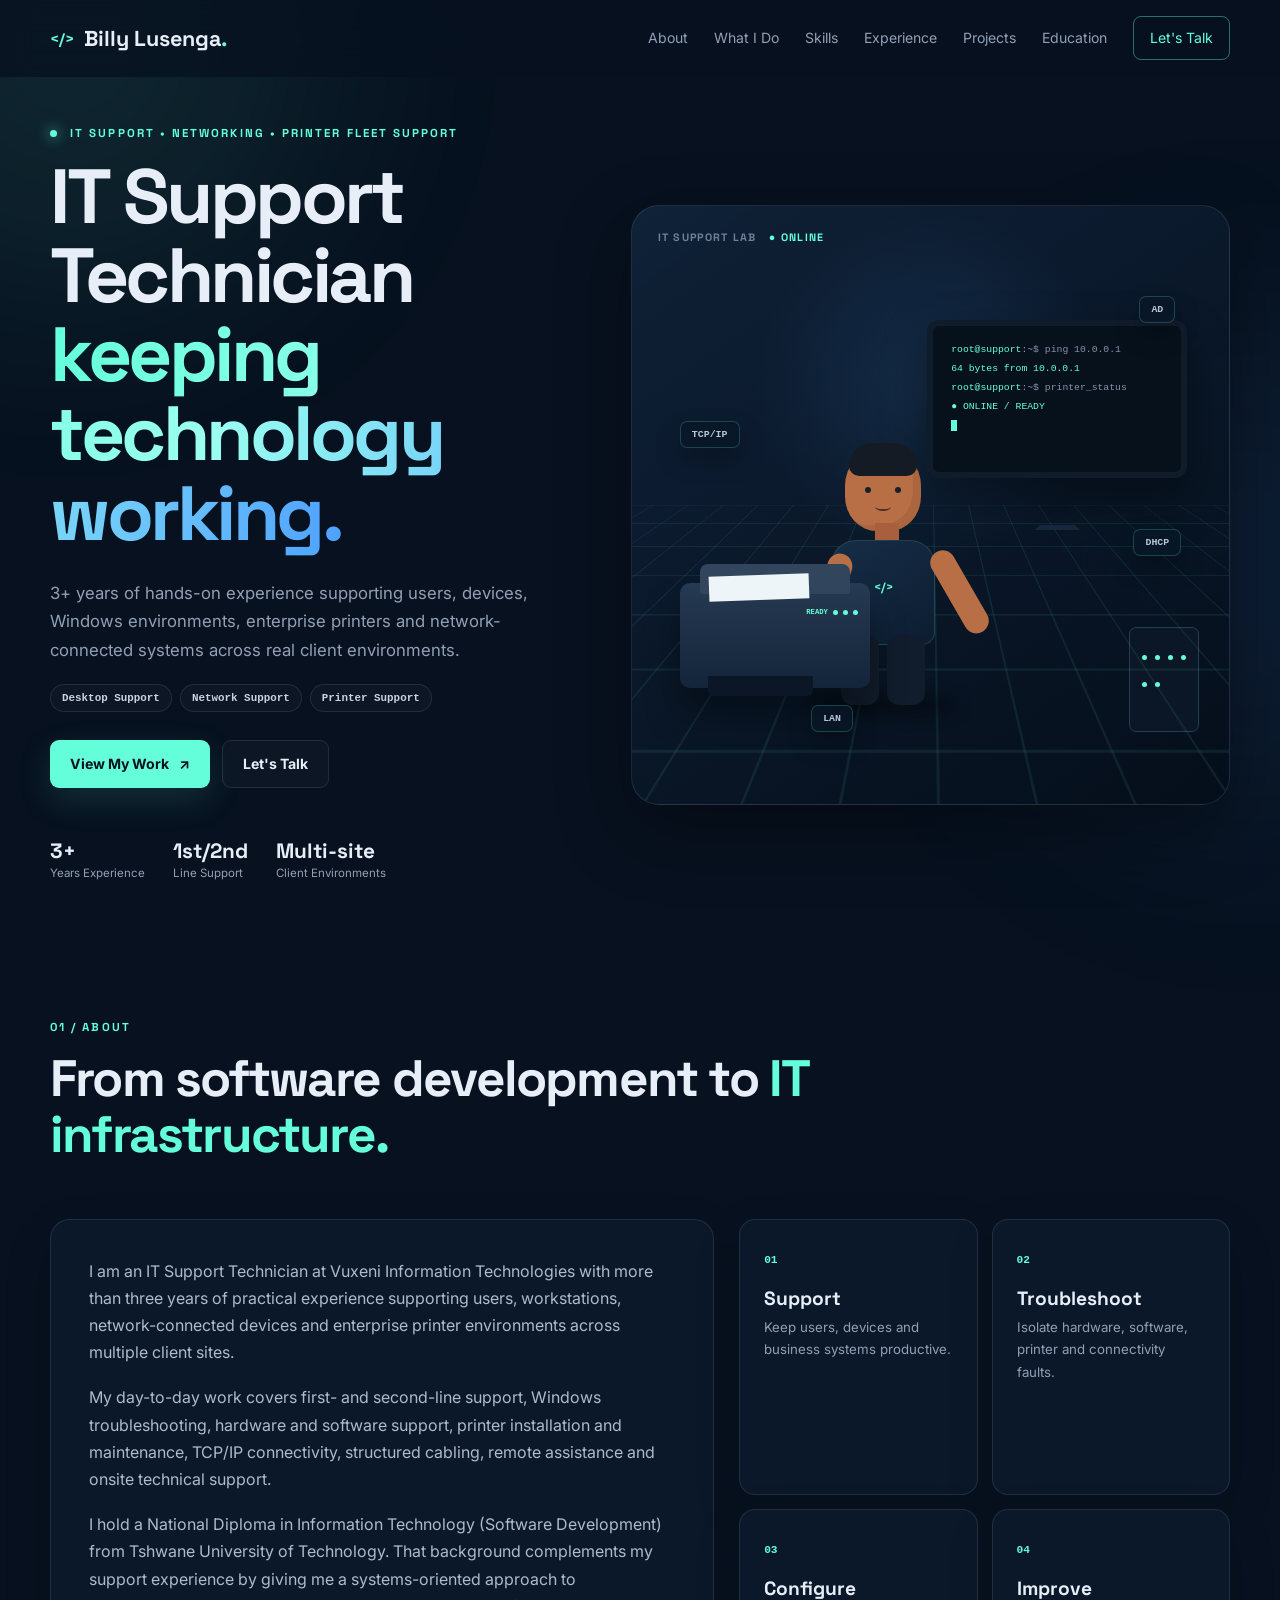
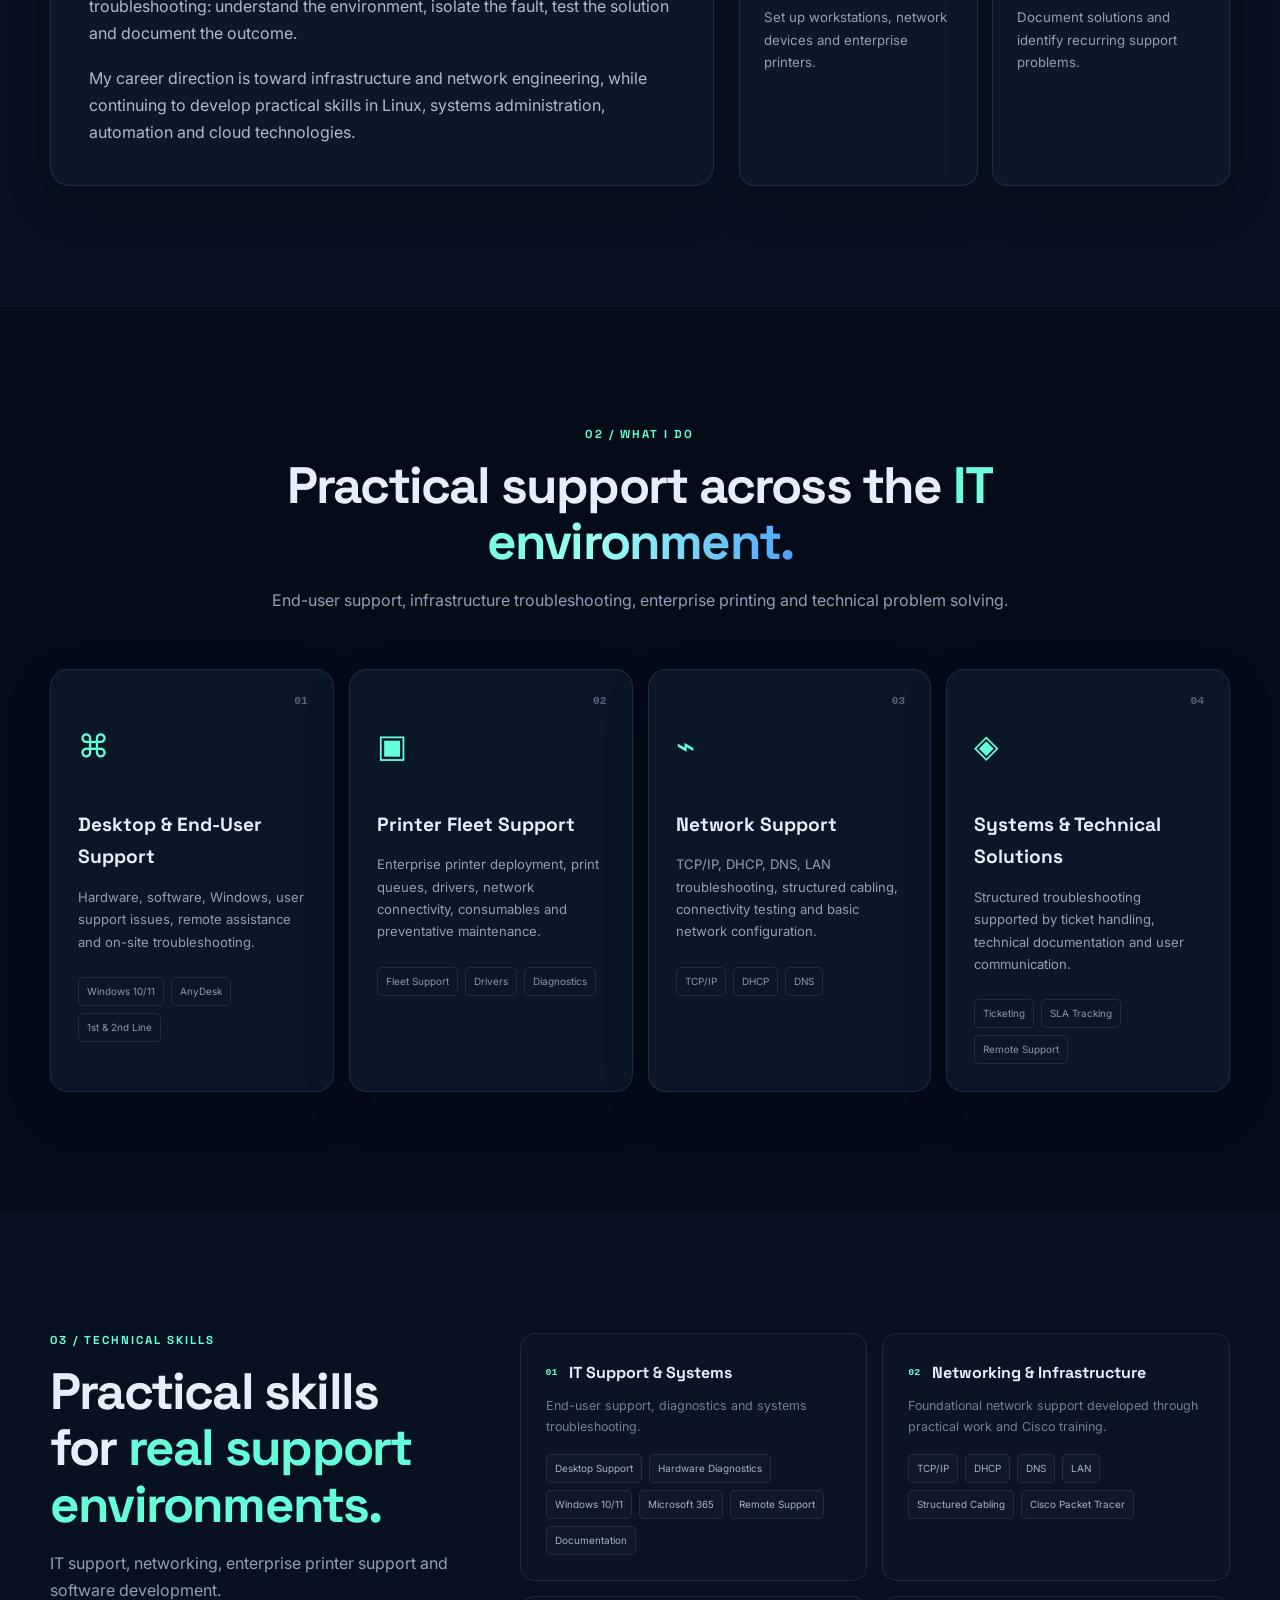
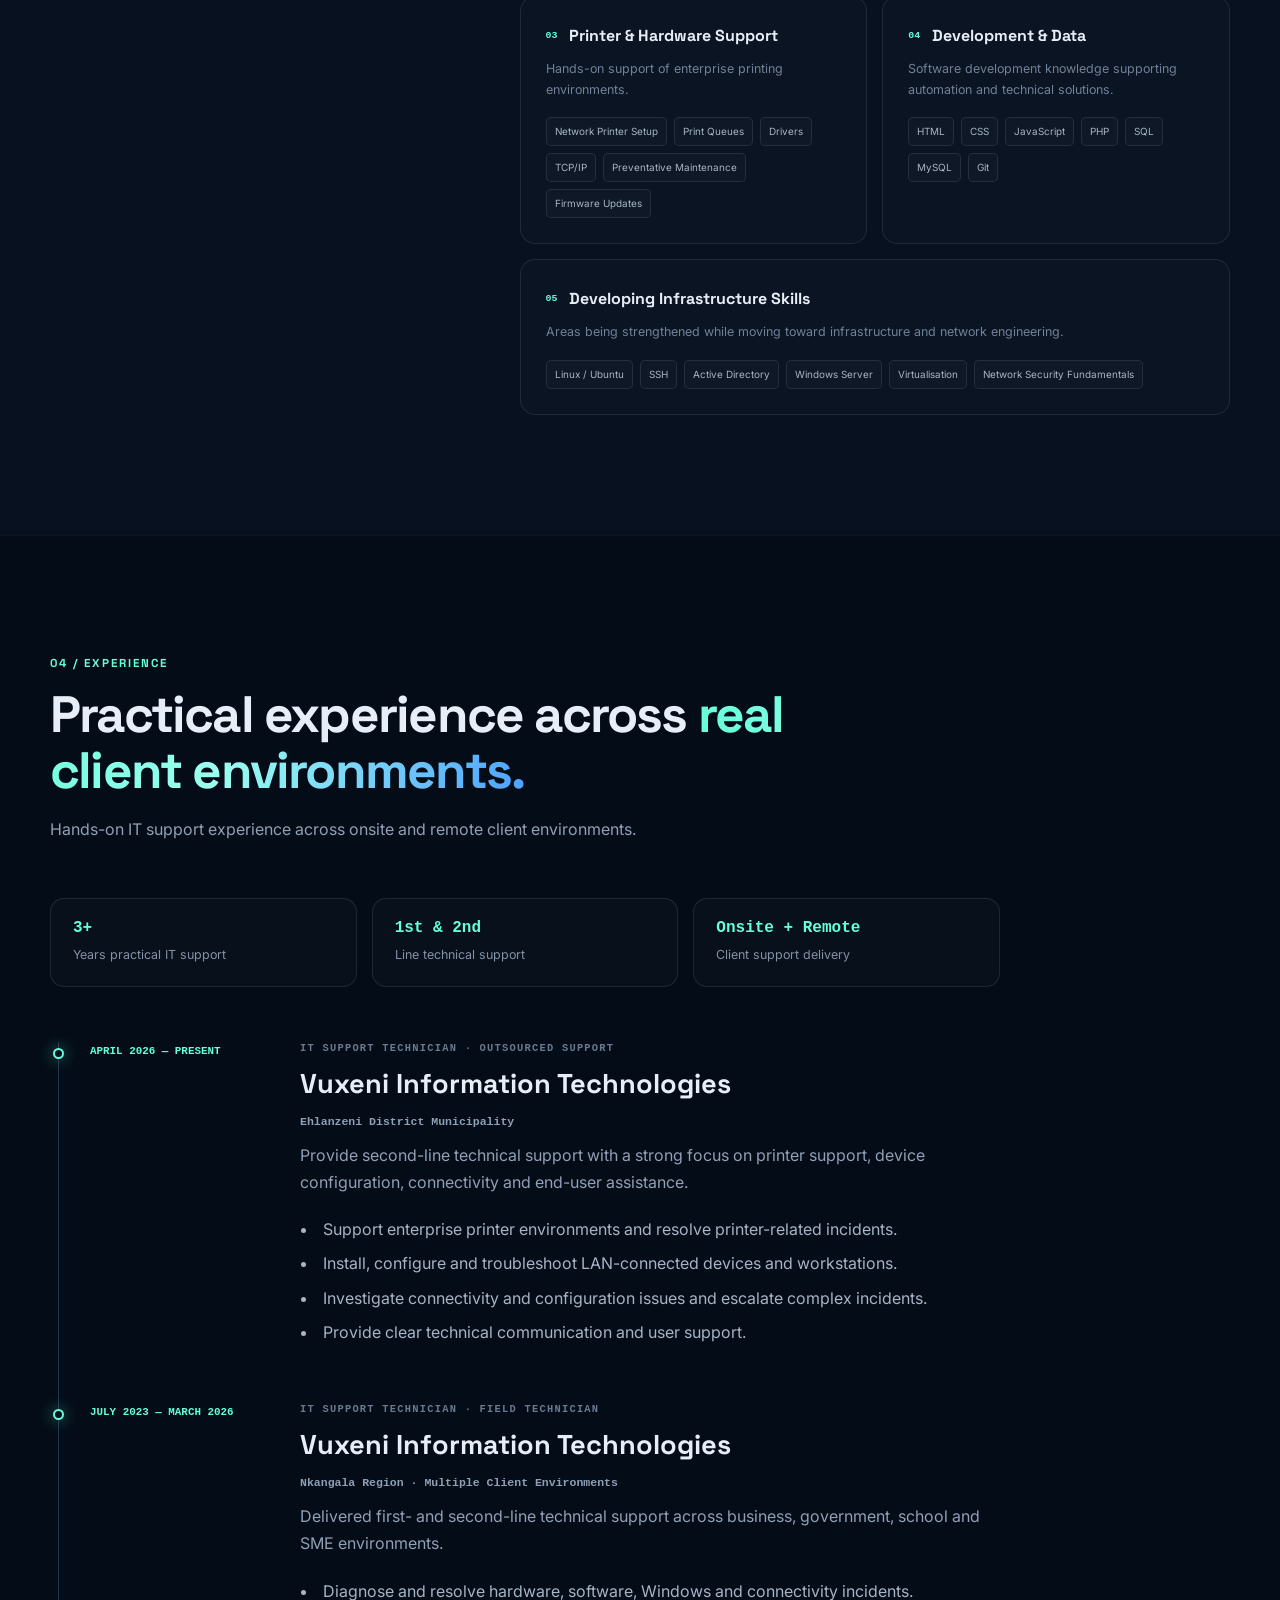
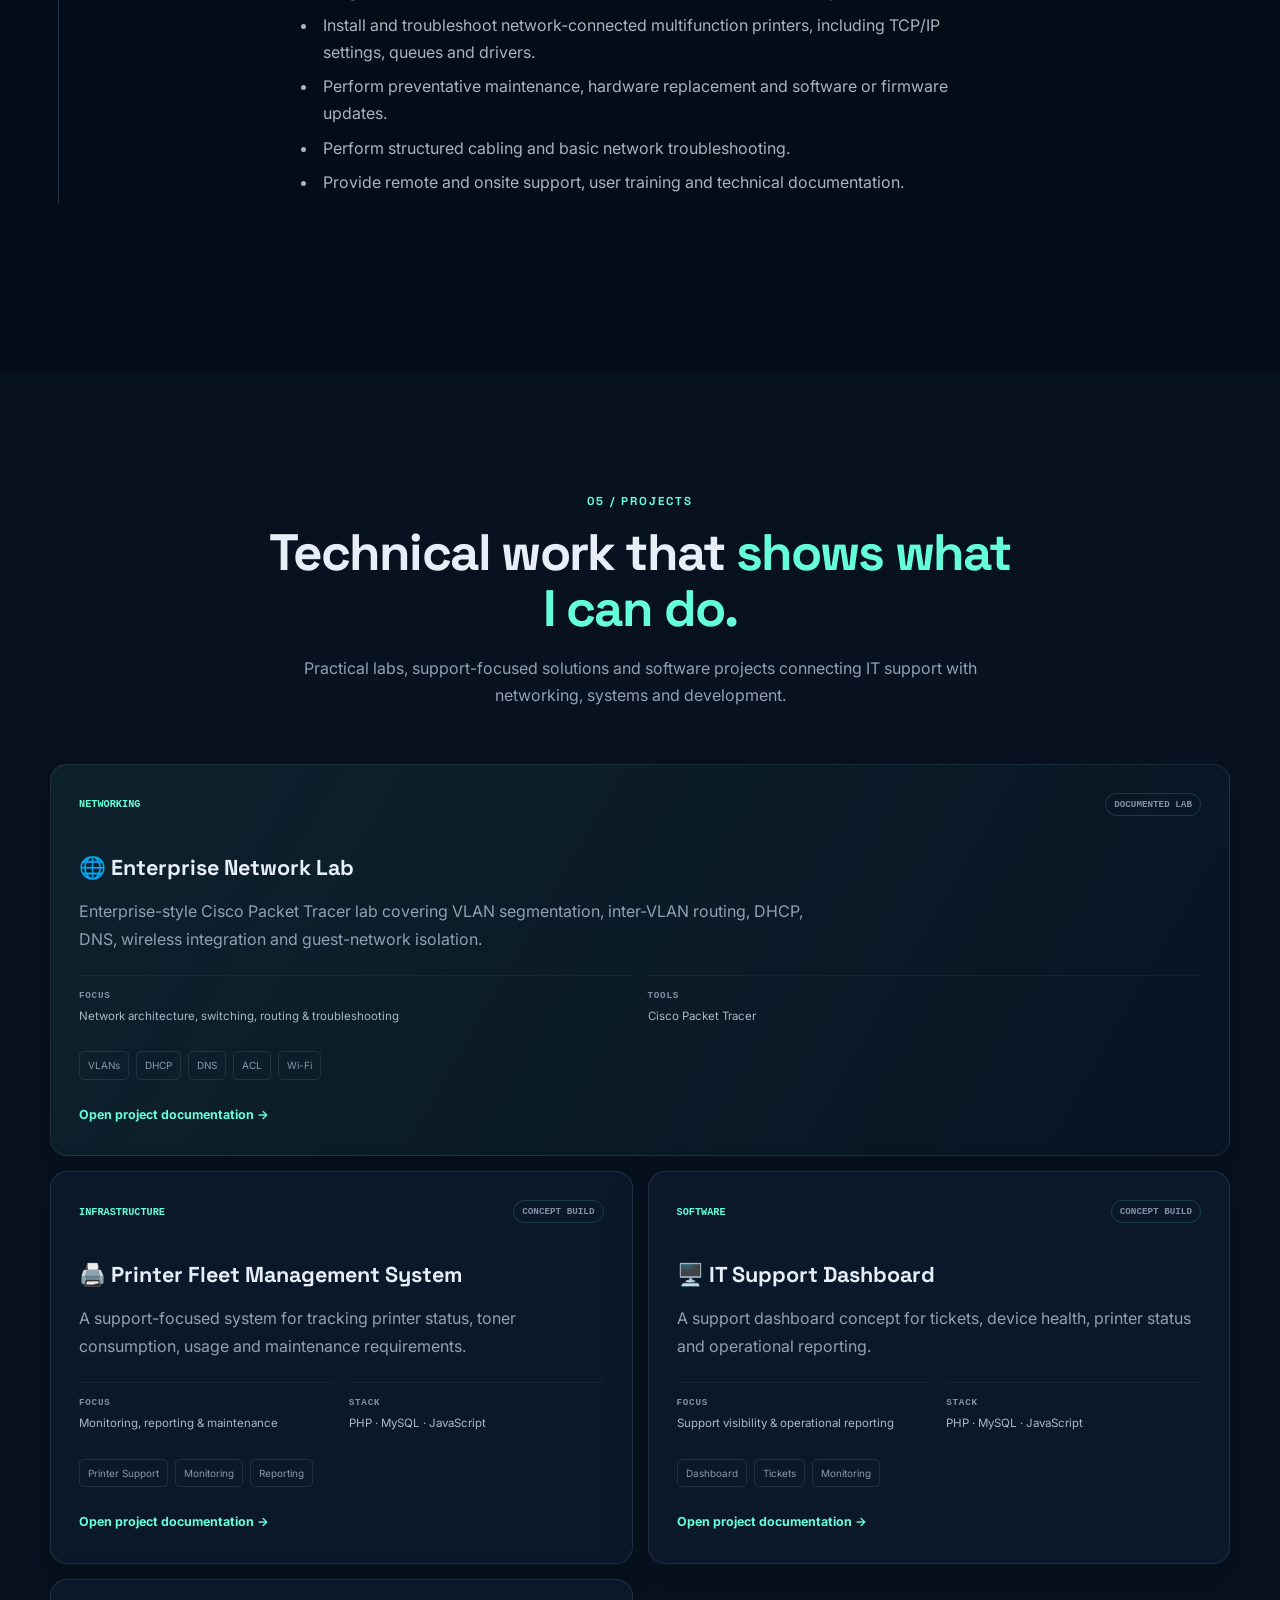
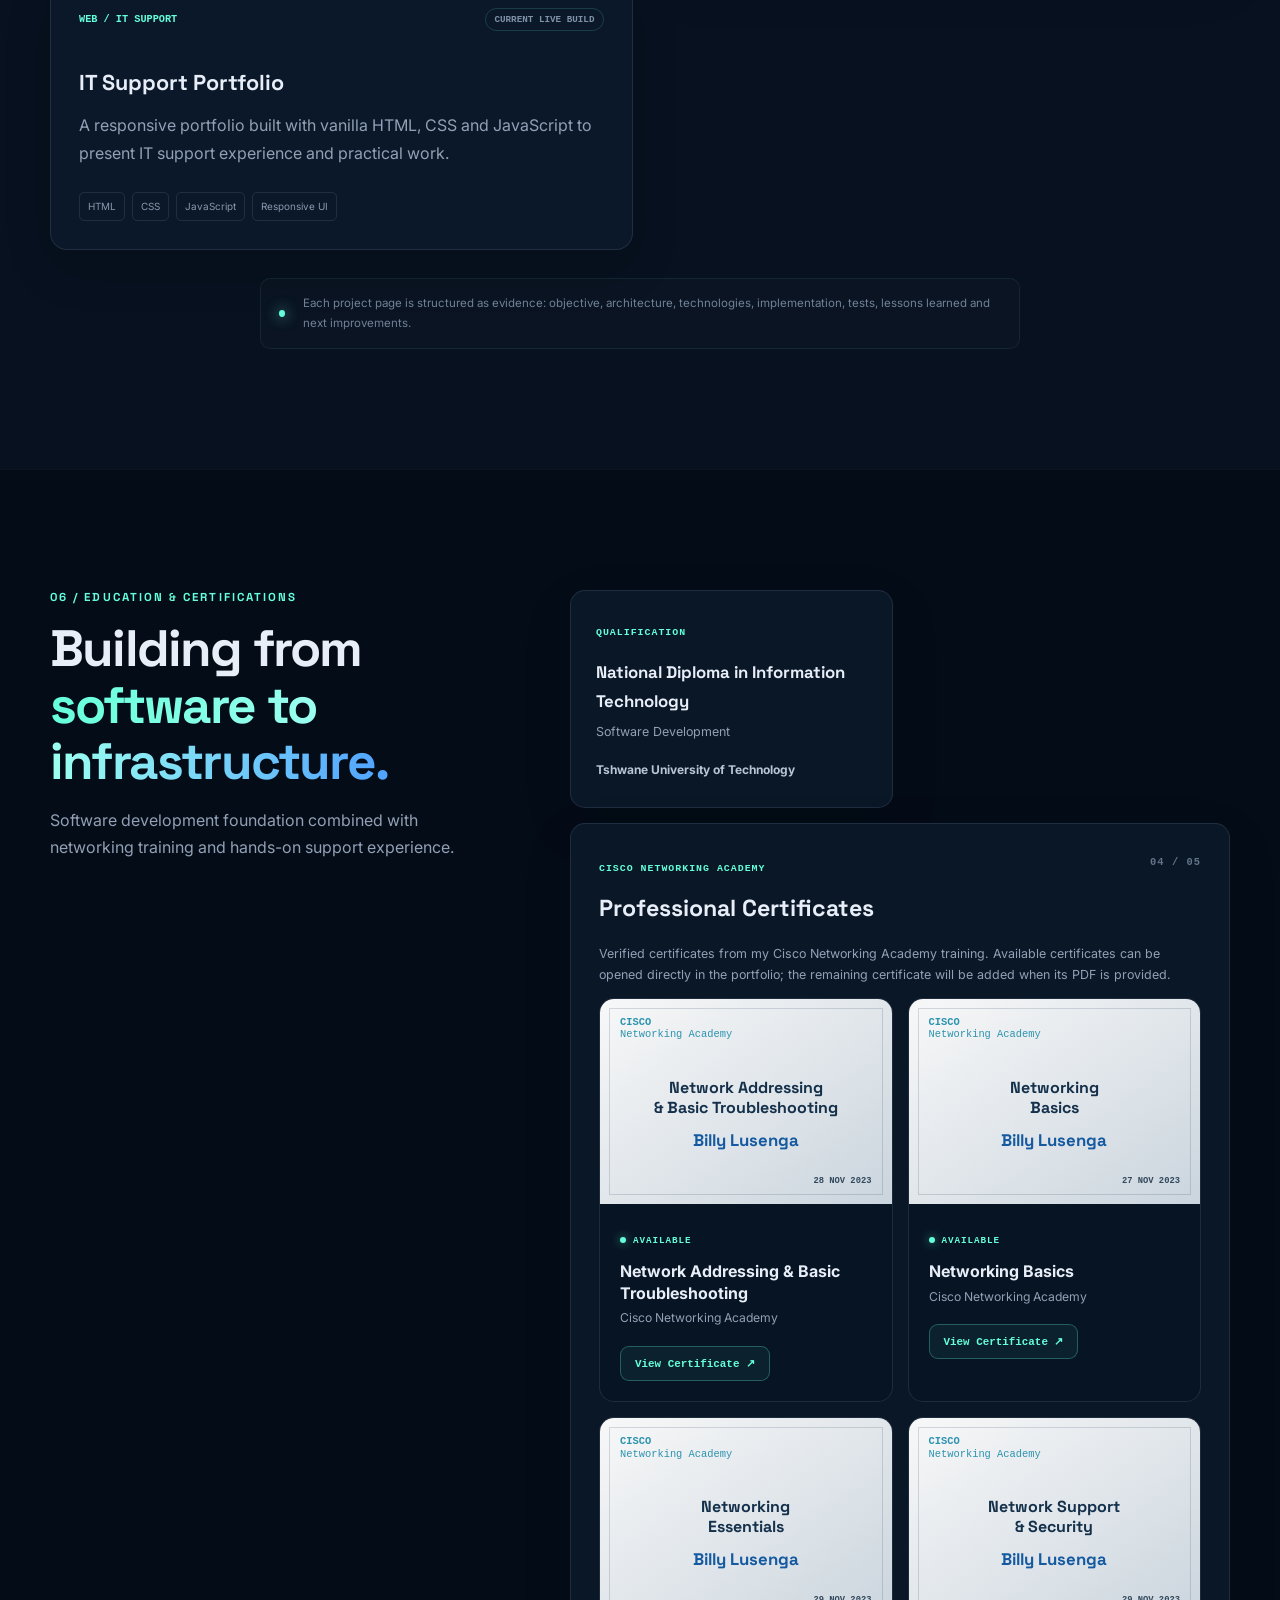
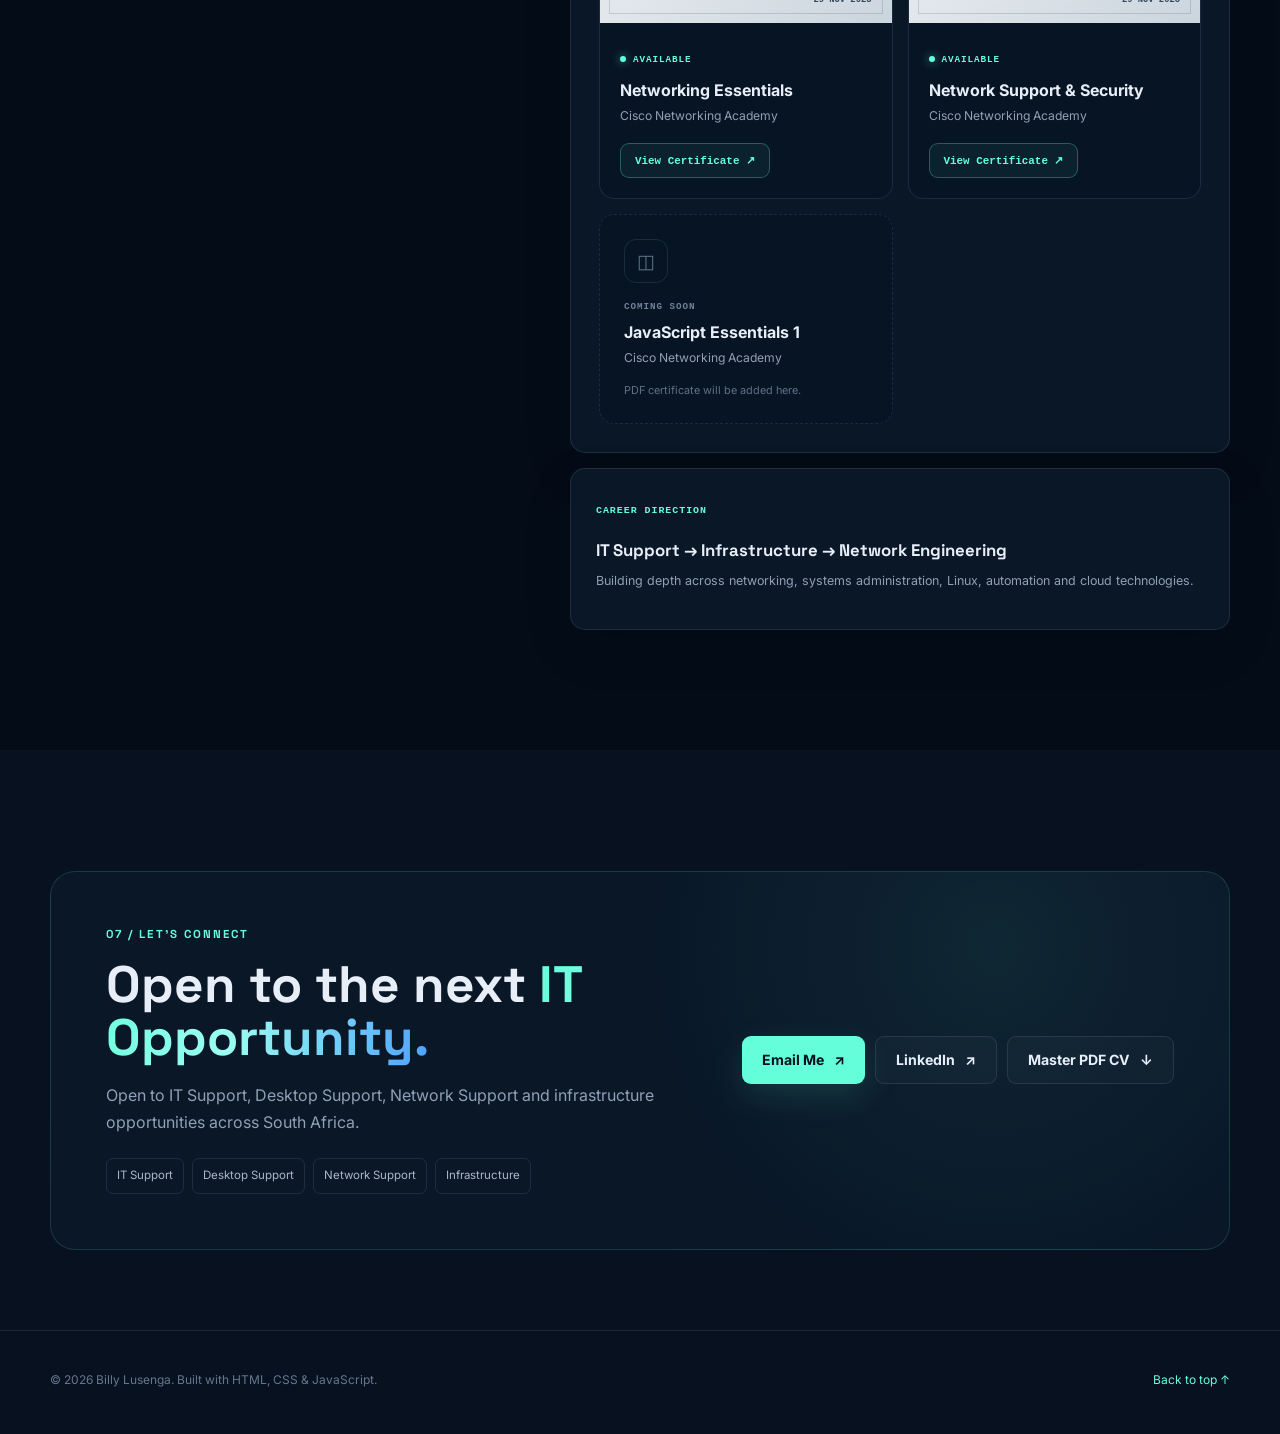
==== commit ce56f295: "Update project status labels from 'CURRENT BUILD' to 'CONCEPT BUILD' and 'CURRENT LIVE BUILD'" ====
--- a/index.html
+++ b/index.html
@@ -509,7 +509,7 @@
           <article class="project-card reveal">
             <div class="project-top">
               <span class="project-type">INFRASTRUCTURE</span
-              ><span class="project-status">CURRENT BUILD</span>
+              ><span class="project-status">CONCEPT BUILD</span>
             </div>
             <h3>🖨️ Printer Fleet Management System</h3>
             <p>
@@ -536,7 +536,7 @@
           <article class="project-card reveal">
             <div class="project-top">
               <span class="project-type">SOFTWARE</span
-              ><span class="project-status">CURRENT BUILD</span>
+              ><span class="project-status">CONCEPT BUILD</span>
             </div>
             <h3>🖥️ IT Support Dashboard</h3>
             <p>
@@ -562,7 +562,7 @@
           <article class="project-card reveal">
             <div class="project-top">
               <span class="project-type">WEB / IT SUPPORT</span
-              ><span class="project-status">CURRENT BUILD</span>
+              ><span class="project-status">CURRENT LIVE BUILD</span>
             </div>
             <h3>IT Support Portfolio</h3>
             <p>
